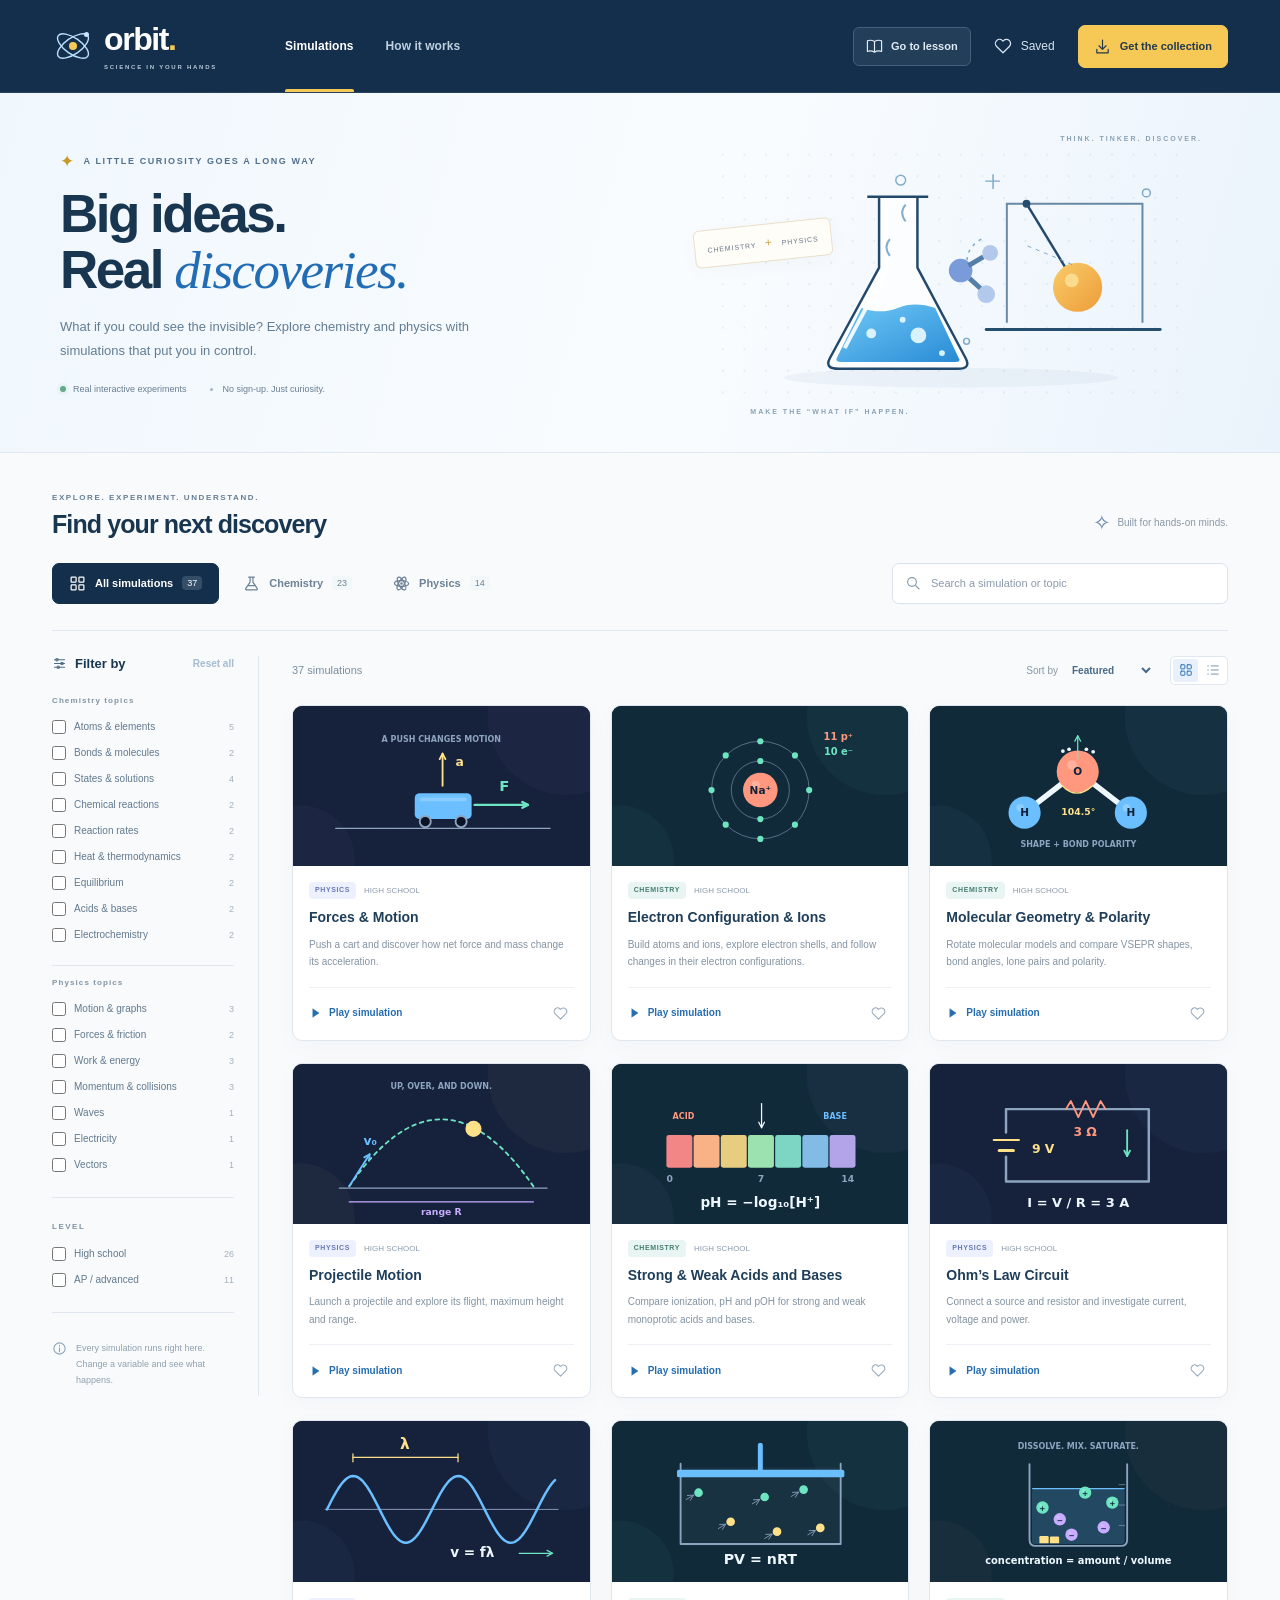
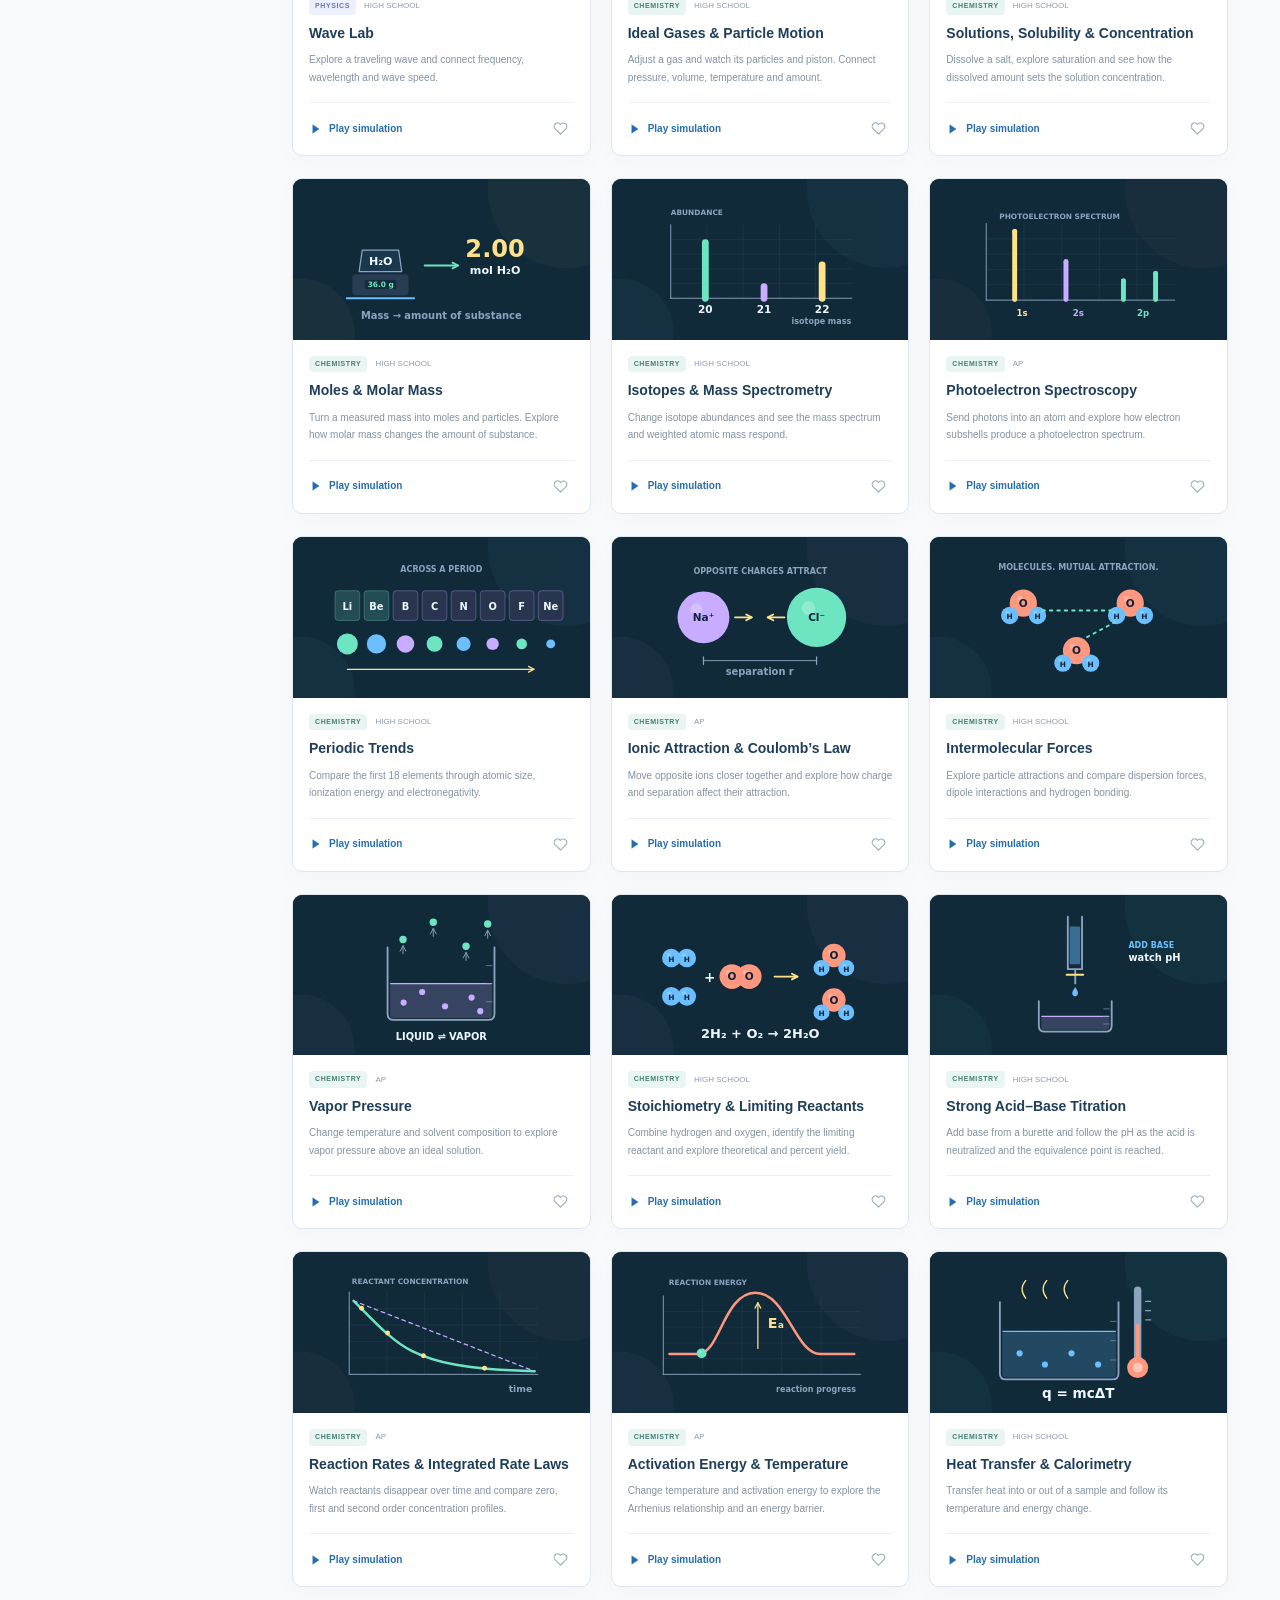
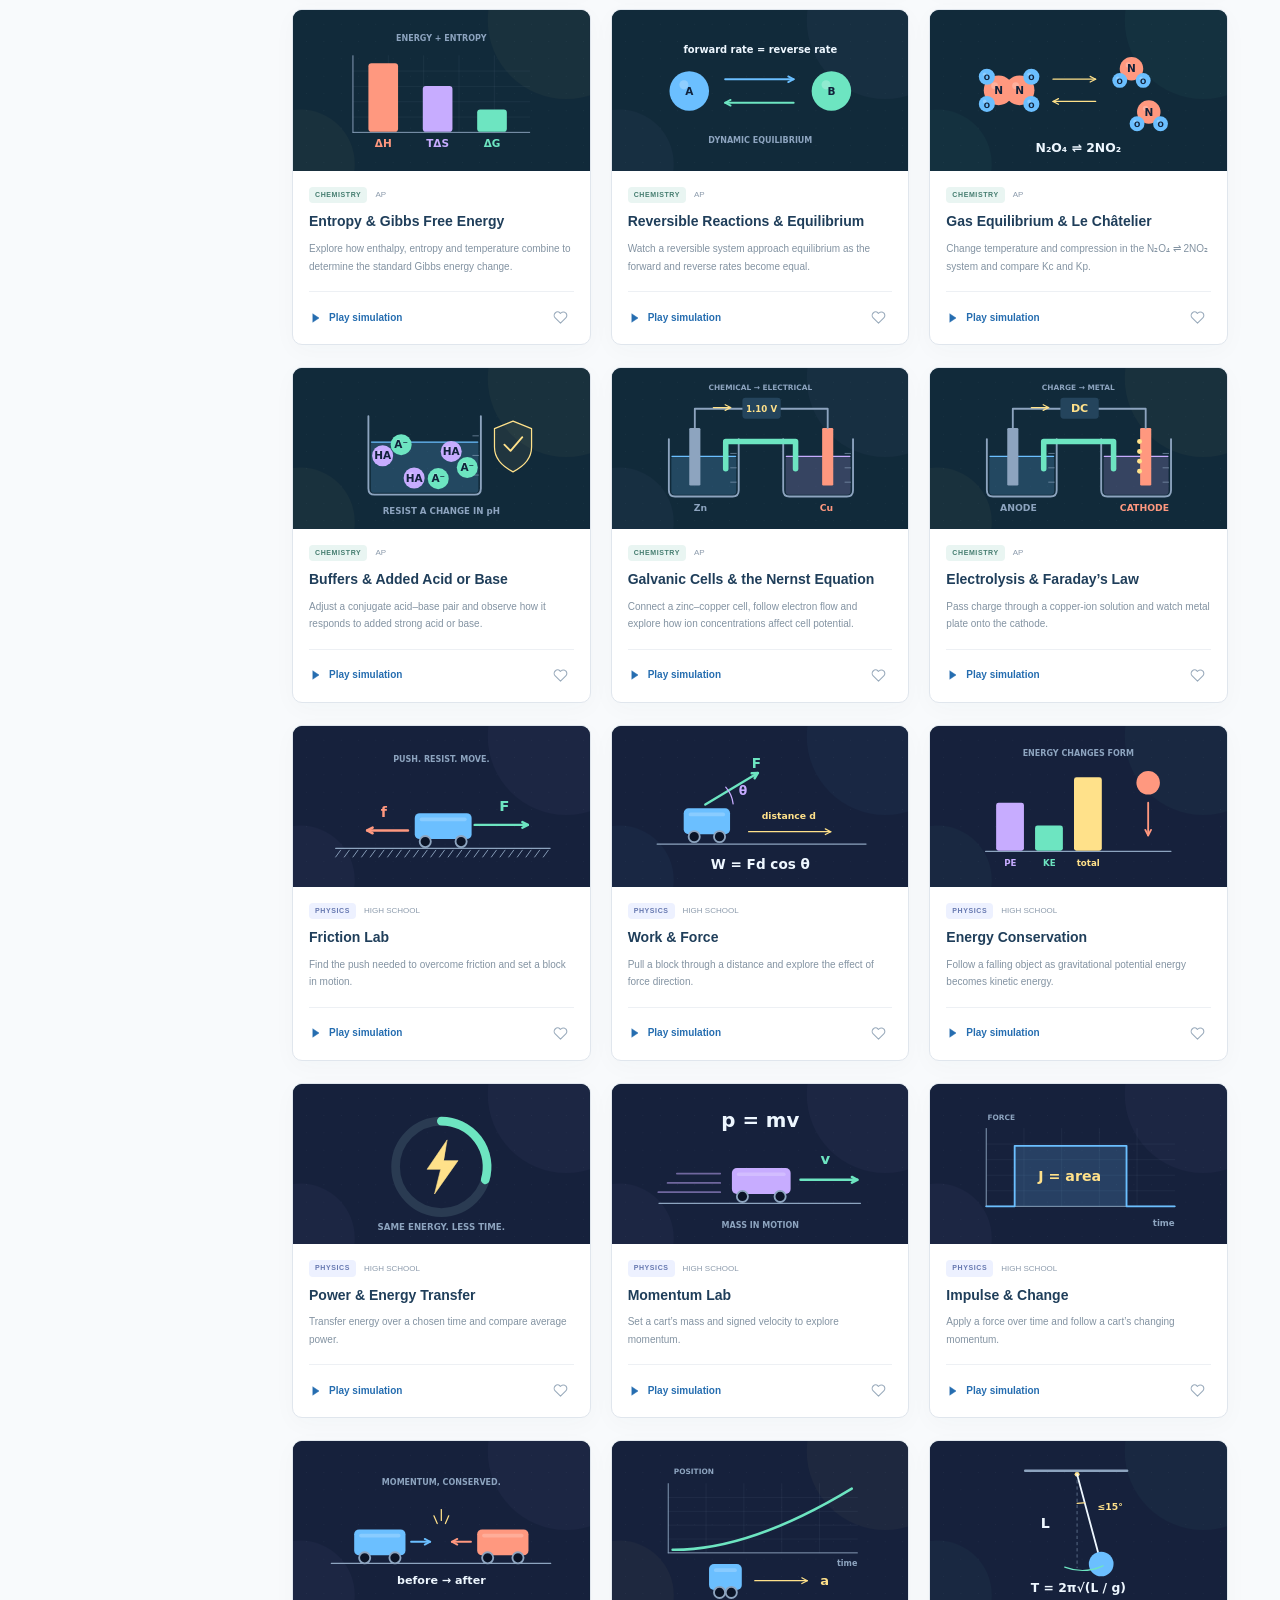
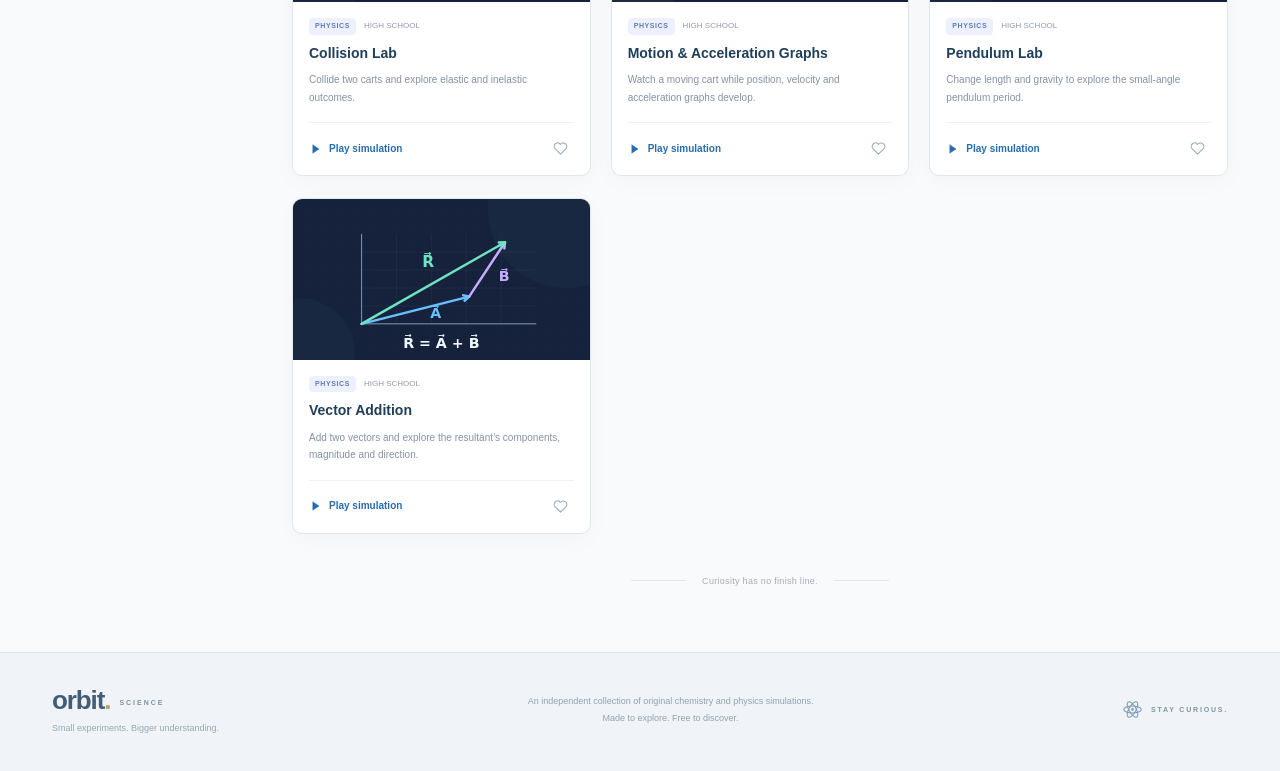
==== science-lab/index.html @ 1546d616 "Add Orbit Science chemistry and physics simulation gallery" ====
<!doctype html>
<html lang="en">
<head>
  <meta charset="utf-8">
  <meta name="viewport" content="width=device-width, initial-scale=1, viewport-fit=cover">
  <meta name="theme-color" content="#122b47">
  <meta name="description" content="Discover chemistry and physics through interactive simulations. Change a variable, press play, and see the science happen with Orbit Science.">
  <title>Orbit Science — Big ideas. Real discoveries.</title>
  <style>:root{--navy:#142f4b;--ink:#193650;--muted:#708293;--blue:#176bca;--blue-light:#edf5ff;--yellow:#f6c957;--line:#e0e7ee;--page:#f8fafc;--white:#fff;--shadow:0 6px 24px #183a5b07;font-family:Inter,"Segoe UI",Arial,sans-serif;color:var(--ink);background:var(--page);font-synthesis:none;scroll-behavior:smooth}*{box-sizing:border-box}body{margin:0}button,input,select,textarea{font:inherit}button,a,input,select{touch-action:manipulation}button{cursor:pointer}a{color:inherit}button{color:inherit}button:disabled{cursor:not-allowed;opacity:.5}button:focus-visible,a:focus-visible,input:focus-visible,select:focus-visible,textarea:focus-visible{outline:3px solid #78b7ff;outline-offset:4px}[hidden]{display:none!important}.icon-sprite{position:absolute;width:0;height:0;overflow:hidden}.icon{width:20px;height:20px;display:inline-block;fill:none;stroke:currentColor;stroke-width:1.7;stroke-linecap:round;stroke-linejoin:round;flex-shrink:0;vertical-align:middle}.skip-link{position:fixed;left:20px;top:-70px;z-index:200;background:var(--yellow);padding:13px 18px;border-radius:8px;color:var(--navy);font-size:14px;text-decoration:none}.skip-link:focus{top:12px}.site-header{background:var(--navy);color:#fff;position:relative;z-index:20;border-bottom:1px solid #29435e}.header-inner{max-width:1440px;min-height:92px;padding:0 52px;display:flex;align-items:center;gap:68px;margin:auto}.brand{display:flex;gap:10px;align-items:center;text-decoration:none;font-size:32px;letter-spacing:-1.4px;font-weight:750;line-height:1}.brand-mark{display:flex;width:42px;height:42px;color:#badfff;align-items:center}.brand-mark svg{width:42px;fill:none;stroke:currentColor;stroke-width:1.4}.brand-mark circle:nth-last-child(2){fill:var(--yellow);stroke:none}.brand-mark circle:last-child{fill:#c8e4ff;stroke:none}.brand-dot{color:var(--yellow)}.brand small{display:block;font-size:6px;font-weight:650;letter-spacing:1.75px;margin-top:9px;color:#b8c9da;line-height:1}.header-nav{display:flex;align-items:stretch;gap:32px;align-self:stretch}.header-link{display:flex;align-items:center;position:relative;font-size:12px;color:#bfd0e1;font-weight:600;letter-spacing:.05px;background:none;border:0;text-decoration:none;padding:0;white-space:nowrap}.header-link.is-active{color:#fff}.header-link.is-active:after{content:"";position:absolute;bottom:0;left:0;right:0;height:3px;background:var(--yellow);border-radius:2px 2px 0 0}.header-link:hover{color:#fff}.header-actions{margin-left:auto;display:flex;align-items:center;gap:23px}.saved-toggle{display:flex;gap:9px;align-items:center;border:0;background:none;color:#d7e3ef;font-size:12px;padding:10px 0}.saved-toggle .icon{width:18px;height:18px}.saved-count{color:#bdccdb;background:#2a435c;border:1px solid #3b5268;border-radius:5px;min-width:21px;padding:2px 5px;text-align:center;font-size:10px}.saved-toggle[aria-pressed=true]{color:var(--yellow)}.saved-toggle[aria-pressed=true] .icon{fill:#f6c95733}.download-button{display:flex;gap:9px;align-items:center;background:#f6c957;color:#24394c;border:1px solid #f6c957;border-radius:7px;padding:12px 15px;font-size:11px;font-weight:700;white-space:nowrap}.download-button .icon{height:17px;width:17px}.download-button:hover{background:#ffe097;border-color:#ffe097}.discovery-hero{border-bottom:1px solid var(--line);background:linear-gradient(105deg,#f0f7fd,#f9fcff 55%,#eaf3fb);overflow:hidden}.hero-inner{max-width:1440px;display:grid;grid-template-columns:1fr .93fr;align-items:center;min-height:350px;gap:40px;margin:auto;padding:38px 60px 36px}.eyebrow{font-size:9px;letter-spacing:1.8px;font-weight:750;color:#667f96;line-height:1.6;margin:0 0 16px}.hero-copy>.eyebrow{display:flex;align-items:center;gap:8px;color:#51718e;letter-spacing:1.6px;font-size:9px}.yellow-spark{color:#c99a22;font-size:17px;line-height:1}.hero-copy h1{font-size:53px;letter-spacing:-2.5px;line-height:1.06;font-weight:750;margin:0 0 17px}.hero-copy h1 em{font-family:Georgia,"Times New Roman",serif;color:#216cb4;font-weight:500;letter-spacing:-1.5px}.hero-description{max-width:470px;font-size:13px;line-height:1.8;color:#627c93;margin:0 0 22px}.hero-details{display:flex;gap:23px;align-items:center;font-size:9px;color:#697e91}.hero-details>span{display:flex;align-items:center;gap:7px}.hero-details>span+span:before{content:"";width:3px;height:3px;border-radius:50%;background:#a2b3c3;margin-right:3px}.live-dot{display:inline-block;width:6px;height:6px;flex:0 0 6px;background:#63a98c;border-radius:50%;box-shadow:0 0 0 3px #63a98c13}.hero-art{position:relative;min-width:0;height:285px;align-self:center}.hero-art>svg{width:100%;height:100%;display:block}.art-label{position:absolute;font-size:7px;color:#8aa2b5;letter-spacing:2px;font-weight:650;z-index:1}.art-label-top{top:4px;right:18px}.art-label-bottom{bottom:1px;left:70px}.art-formula{position:absolute;top:93px;left:14px;background:#fffdf8;box-shadow:0 4px 18px #253f5b08;border:1px solid #eadfcb;border-radius:6px;padding:11px 12px;font-size:7px;letter-spacing:.9px;color:#627385;transform:rotate(-6deg)}.art-formula b{font-size:12px;color:#d3a344;margin:0 6px;font-weight:500}.catalog-section{max-width:1440px;margin:0 auto;padding:39px 52px 60px}.catalog-topline{display:flex;justify-content:space-between;align-items:end;margin-bottom:24px}.catalog-topline .eyebrow{font-size:8px;margin-bottom:5px;letter-spacing:1.6px}.catalog-topline h2{font-size:25px;letter-spacing:-.9px;margin:0;font-weight:720}.collection-note{font-size:10px;margin:0 0 4px;color:#8998a6;display:flex;align-items:center;gap:6px}.tiny-atom{font-size:21px;color:#6383a3}.discovery-toolbar{display:flex;gap:24px;align-items:center;justify-content:space-between;padding-bottom:26px;border-bottom:1px solid var(--line);margin-bottom:25px}.subject-tabs{display:flex;gap:7px;flex-wrap:wrap}.subject-tabs button,.subject-tab{display:flex;align-items:center;gap:9px;padding:11px 16px;border:1px solid transparent;background:transparent;color:#6c8195;border-radius:7px;font-size:11px;font-weight:650;white-space:nowrap}.subject-tabs button:hover{background:#f0f3f7}.subject-tabs button[aria-pressed=true],.subject-tab.active{background:var(--navy);color:#fff;border-color:var(--navy)}.subject-tabs button span:last-child:not(:first-child){font-size:9px;min-width:20px;padding:2px 4px;text-align:center;border-radius:4px;background:#d8e5f22b;color:inherit}.subject-tabs .icon{width:17px;height:17px}.search-box{display:flex;align-items:center;gap:10px;width:336px;max-width:45%;border:1px solid #d9e2eb;background:#fff;border-radius:7px;padding:0 12px;min-height:41px;box-shadow:0 2px 5px #19365002}.search-box>.icon{color:#8399ad;width:16px;height:16px}.search-box:focus-within{border-color:#70a8df;box-shadow:0 0 0 3px #76aff214}.search-box input{border:0;outline:none;background:none;min-width:0;flex:1;font-size:11px;color:var(--ink);height:39px;width:100%;padding:0}.search-box input:focus-visible{outline:none}.search-box input::placeholder{color:#8a9aab}.search-box input::-webkit-search-cancel-button{display:none}.clear-search{display:flex;align-items:center;justify-content:center;width:22px;height:22px;flex:0 0 22px;border:0;background:#f0f4f8;color:#7a8fa1;border-radius:4px;padding:3px}.clear-search .icon{height:13px;width:13px}.catalog-layout{display:grid;grid-template-columns:207px minmax(0,1fr);gap:33px;align-items:start}.filter-panel{padding-right:24px;border-right:1px solid var(--line);position:sticky;top:24px}.filter-panel-heading{display:flex;align-items:center;gap:8px;margin-bottom:25px}.filter-panel-heading h3{font-size:13px;margin:0;display:flex;align-items:center;gap:8px;font-weight:700}.filter-panel-heading .icon{height:15px;width:15px;color:#4e6c86}.text-button{border:0;padding:0;background:none;color:#527ea8;font-size:10px;font-weight:600}.text-button:hover{color:#185faa;text-decoration:underline}.filter-panel-heading>.text-button{margin-left:auto;white-space:nowrap}.filter-group{padding-bottom:25px;margin-bottom:24px;border-bottom:1px solid var(--line)}.filter-heading{font-size:8px;letter-spacing:1.5px;margin:0 0 16px;color:#8294a5;font-weight:750}.filter-options{display:grid;gap:12px}.filter-option{display:flex;align-items:center;gap:8px;font-size:10px;line-height:1.4;cursor:pointer;color:#62798e;min-width:0}.filter-option input{width:14px;height:14px;flex:0 0 14px;margin:0;accent-color:var(--blue);cursor:pointer}.filter-option>span:first-of-type{flex:1;min-width:0}.filter-option:has(input:checked){color:#216bb1;font-weight:650}.filter-option-count{font-size:9px;color:#a3afbb;min-width:15px;text-align:right;font-weight:500}.filter-footnote{display:flex;gap:9px;align-items:flex-start;padding:3px 0 8px}.filter-footnote .icon{width:15px;height:15px;color:#8da2b7;margin-top:1px}.filter-footnote p{margin:0;font-size:9px;line-height:1.8;color:#91a0af}.results-toolbar{display:flex;align-items:center;justify-content:space-between;gap:15px;margin-bottom:20px;min-height:26px}.results-heading{display:flex;align-items:center;gap:14px;min-width:0}#resultsCount{font-size:11px;color:#7b8e9f;margin:0}#resultsCount strong{color:#345671}.results-options{display:flex;gap:16px;align-items:center}.sort-control{display:flex;gap:9px;align-items:center;font-size:10px;color:#8798a8;white-space:nowrap}.sort-control select{border:0;background:transparent;color:#496b87;font-size:10px;font-weight:650;padding:4px 17px 4px 1px;max-width:132px;cursor:pointer}.view-switch{display:flex;gap:2px;border:1px solid #e0e7ef;background:#fff;border-radius:5px;padding:2px}.icon-button{background:none;border:0;border-radius:6px;width:32px;height:32px;display:inline-flex;align-items:center;justify-content:center;color:#7b93a9;padding:6px;flex-shrink:0}.icon-button:hover{background:#eaf1f8;color:#225c93}.view-switch .icon-button{width:25px;height:23px;padding:5px;border-radius:3px}.view-switch .icon-button .icon{width:14px;height:14px}.view-switch .icon-button[aria-pressed=true]{background:#e7f0fb;color:#2c73ba}.filter-open-button{display:none}.filter-count{background:#dce9f7;border-radius:4px;min-width:16px;line-height:17px;text-align:center;font-size:9px;color:#2668a7}.active-filters{display:flex;gap:7px;flex-wrap:wrap;margin:-7px 0 17px}.active-filters:empty{display:none}.filter-chip{display:flex;gap:7px;align-items:center;font-size:9px;border:1px solid #cbdff2;border-radius:5px;padding:6px 9px;background:#edf5ff;color:#3873ab}.filter-chip .icon{width:11px;height:11px}.sim-grid{display:grid;grid-template-columns:repeat(3,minmax(0,1fr));gap:22px 20px}.simulation-card{background:#fff;border:1px solid #e0e6ed;border-radius:10px;overflow:hidden;min-width:0;display:flex;flex-direction:column;box-shadow:var(--shadow);transition:transform .2s,box-shadow .2s,border-color .2s}.simulation-card:hover{transform:translateY(-3px);box-shadow:0 11px 28px #234d7710;border-color:#b9cde1}.sim-art{position:relative;width:100%;display:block;border:0;border-radius:0;padding:0;overflow:hidden;background:var(--art-bg,#edf3fa);aspect-ratio:1.8;color:var(--ink);text-align:inherit;cursor:pointer}.sim-art svg{display:block;height:100%;width:100%;max-width:100%;object-fit:cover}.sim-art .art-badge{position:absolute;top:11px;left:11px;background:#ffffffdc;border:1px solid #ffffff99;border-radius:4px;font-size:7px;padding:5px 6px;color:#476782;font-weight:650;letter-spacing:.6px}.sim-art .art-play{position:absolute;right:11px;bottom:11px;background:#fff;border-radius:50%;height:31px;width:31px;display:flex;align-items:center;justify-content:center;box-shadow:0 3px 12px #17395316;opacity:0;transform:translateY(4px);transition:all .2s;color:#236db3}.sim-art .art-play .icon{width:14px;height:14px;fill:currentColor;stroke-width:1.2;margin-left:2px}.simulation-card:hover .art-play,.sim-art:focus-visible .art-play{opacity:1;transform:none}.sim-card-content{padding:16px 16px 13px;flex:1;display:flex;flex-direction:column;min-width:0}.card-meta{display:flex;align-items:center;gap:8px;margin:0 0 9px;color:#6c8cad;font-size:8px;line-height:1.5;letter-spacing:.4px;font-weight:650}.card-meta .subject-badge{background:#edf5fc;border-radius:4px;padding:3px 6px;color:#47779d;font-size:7px;letter-spacing:.6px;text-transform:uppercase}.card-meta .level-badge{color:#8c9bac;font-weight:500;font-size:8px;letter-spacing:0}.sim-card-content h3{font-size:14px;line-height:1.4;letter-spacing:-.25px;font-weight:700;margin:0 0 8px;color:#1f3e5a;overflow-wrap:anywhere}.sim-card-content h3 button{background:none;border:0;padding:0;text-align:left;font:inherit;color:inherit;cursor:pointer}.sim-card-content>p{font-size:10px;line-height:1.75;color:#8393a2;margin:0 0 16px}.card-actions{display:flex;align-items:center;gap:9px;margin-top:auto;padding-top:12px;border-top:1px solid #edf0f4}.play-button{font-size:10px;font-weight:650;display:inline-flex;align-items:center;gap:8px;border:0;background:none;color:#256db0;padding:2px 0;line-height:20px}.play-button .icon{width:12px;height:12px;fill:currentColor;stroke-width:1.1}.play-button:hover{color:#104a88}.save-button{border:0;background:none;margin-left:auto;width:27px;height:27px;color:#9aabbc;border-radius:5px;padding:5px;display:flex;align-items:center;justify-content:center;cursor:pointer}.save-button .icon{width:15px;height:15px}.save-button:hover{background:#f0f5fb;color:#4079b1}.save-button[aria-pressed=true]{background:#fff6dc;color:#af8521}.save-button[aria-pressed=true] .icon{fill:#f6d26b55}.collection-end{display:flex;gap:16px;align-items:center;justify-content:center;margin:42px 0 6px;color:#a2adba;font-size:9px;letter-spacing:.3px}.end-line{background:#e1e7ee;height:1px;width:55px}.sim-grid.is-list{grid-template-columns:1fr;gap:13px}.sim-grid.is-list .simulation-card{display:grid;grid-template-columns:200px minmax(0,1fr);min-height:148px}.sim-grid.is-list .sim-art{height:100%;aspect-ratio:1.35}.sim-grid.is-list .sim-card-content{padding:17px 20px 13px}.sim-grid.is-list .sim-card-content>p{margin-bottom:10px;max-width:600px}.sim-grid.is-list .card-meta{margin-bottom:6px}.sim-grid.is-list .card-actions{padding-top:7px}.empty-state{padding:65px 20px 80px;text-align:center;background:#fff;border:1px dashed #d8e3ed;border-radius:10px;color:#7f94a6}.empty-state .empty-mark{width:60px;height:60px;display:flex;align-items:center;justify-content:center;background:#edf5fd;color:#6d98c3;border-radius:17px;margin:0 auto 18px}.empty-mark .icon{width:27px;height:27px}.empty-state h3{font-size:20px;color:#345773;margin:0 0 9px}.empty-state p{font-size:12px;margin:0 0 22px;line-height:1.8}.button{display:inline-flex;justify-content:center;align-items:center;gap:8px;border:1px solid #dae4ee;background:white;color:#477191;border-radius:7px;padding:11px 15px;font-size:11px;font-weight:650;line-height:1.4;text-decoration:none}.button .icon{height:16px;width:16px}.button.primary{background:#216fc1;border-color:#216fc1;color:#fff}.button.primary:hover{background:#185fa9}.button.secondary:hover{background:#f1f6fb;border-color:#b7cde2}.storage-warning{padding:12px 16px;font-size:12px;line-height:1.7;color:#806523;background:#fff8e5;border:1px solid #eddfb9;border-radius:8px;margin-bottom:20px}.player-section{max-width:1280px;padding:30px 52px 60px;margin:auto}.player-breadcrumb{display:flex;align-items:center;justify-content:space-between;margin-bottom:27px}.back-link{display:flex;align-items:center;gap:9px;font-size:12px;background:none;padding:3px 0;border:0;color:#5c7e9b;font-weight:600}.back-link:hover{color:var(--blue)}.back-link .icon{width:17px;height:17px}.player-live-badge{display:flex;align-items:center;gap:7px;font-size:8px;letter-spacing:1.2px;color:#85a098;font-weight:650}.simulation-intro{display:grid;grid-template-columns:minmax(0,1fr) 270px;gap:35px;align-items:center;margin-bottom:27px}.simulation-title-block .eyebrow{color:#6790b7;font-size:9px;margin-bottom:9px}.simulation-title-block h1{font-size:34px;letter-spacing:-1.2px;line-height:1.15;margin:0 0 12px}.simulation-title-block>p:last-child{font-size:12px;color:#7b91a4;line-height:1.9;margin:0;max-width:700px}.formula-card{padding:18px 20px;border:1px solid #dce8f3;background:#edf5fc;border-radius:9px;min-width:0}.formula-card>span{font-size:7px;letter-spacing:1.7px;color:#839eb6;font-weight:700}.formula-card>p{font-family:Georgia,"Times New Roman",serif;font-size:19px;line-height:1.6;margin:7px 0 0;color:#3c719c;overflow-wrap:anywhere}.simulation-toolbar{display:flex;justify-content:space-between;align-items:center;gap:16px;margin-bottom:13px}.simulation-toolbar>p{font-size:10px;color:#8a9cac;margin:0;display:flex;align-items:center;gap:8px}.simulation-toolbar>p>.icon{width:15px;height:15px;color:#6d8fad}.simulation-toolbar>div{display:flex;gap:5px;align-items:center}.simulation-toolbar .button{padding:8px 12px;font-size:10px}.simulation-toolbar .button[aria-pressed=true]{background:#fff6dc;border-color:#ead7a0;color:#987324}.simulation-host{background:#fff;border:1px solid #dce5ee;border-radius:13px;padding:25px;box-shadow:var(--shadow);min-width:0}.simulation-host:fullscreen{border-radius:0;padding:40px;overflow:auto;background:#fff}.simulation-host.is-expanded{position:fixed;z-index:95;inset:15px;overflow:auto;box-shadow:0 0 0 30px #132b47d9}.simulation-host .ce-note{background:#f1f6fc!important;border-color:#deebf7!important;color:#637d96!important}.simulation-host .chem-experiment #coursePlaySimulation{background:#216fc1;border-color:#216fc1}.simulation-host .chem-experiment .ce-result{background:#eef5fc}.simulation-host .chem-experiment .ce-field{font-size:12px}.simulation-host .chem-experiment input[type=number],.simulation-host .chem-experiment select{font-size:16px}.player-navigation{display:flex;align-items:center;justify-content:space-between;gap:15px;padding:20px 0 30px;border-bottom:1px solid var(--line);margin-bottom:34px}.player-navigation>span{font-size:10px;color:#91a2b2}.related-heading .eyebrow{font-size:8px;margin-bottom:6px}.related-heading h2{font-size:22px;letter-spacing:-.6px;margin:0 0 22px}.related-grid{grid-template-columns:repeat(3,minmax(0,1fr))}.site-footer{background:#f0f4f8;border-top:1px solid #e0e6ee}.footer-inner{max-width:1440px;padding:34px 52px 38px;margin:auto;display:flex;justify-content:space-between;align-items:center;gap:35px}.footer-brand{font-size:26px;font-weight:750;letter-spacing:-1.1px;color:#425e76;line-height:1}.footer-brand>span{color:#b5a16e}.footer-brand small{font-size:7px;font-weight:650;letter-spacing:2px;margin-left:9px;color:#7d92a7;vertical-align:middle}.footer-inner>div>p{font-size:9px;color:#98a6b3;margin:10px 0 0}.footer-note{font-size:9px;line-height:1.9;color:#91a1b0;text-align:center;margin:0}.footer-stamp{display:flex;gap:8px;align-items:center;font-size:7px;letter-spacing:1.8px;font-weight:650;color:#7e96aa}.footer-stamp .icon{height:21px;width:21px;stroke-width:1.2;color:#7d9ab3}.modal-overlay{position:fixed;inset:0;z-index:120;background:#10243a99;backdrop-filter:blur(6px);display:flex;align-items:center;justify-content:center;padding:22px}.modal{background:#fff;max-width:560px;width:100%;max-height:90dvh;overflow:auto;border-radius:13px;border:1px solid #dce7f1;box-shadow:0 20px 80px #10223a33;padding:25px}.modal-heading{display:flex;align-items:center;justify-content:space-between;gap:15px;margin-bottom:20px}.modal-heading h2{font-size:22px;line-height:1.3;letter-spacing:-.6px;margin:0}.modal-body{font-size:13px;line-height:1.9;color:#71889c}.modal-body p{margin-top:0}.modal-body p:last-child{margin-bottom:0}.modal-body strong{color:#3a5a76}.modal-body ul{padding-left:20px}.modal-body .button{margin-top:8px}.modal-body label{display:grid;gap:8px;font-size:12px;margin:10px 0}.modal-body input,.modal-body textarea{font-size:16px;min-width:0;width:100%;border:1px solid #d5e0ec;border-radius:7px;padding:12px;color:#325671;background:#f8fbff}.modal-body .notice{background:#f0f6fc;padding:15px;border-radius:8px;font-size:12px;line-height:1.8}.modal-body a{color:#236eb6}.form-actions{display:flex;gap:9px;justify-content:flex-end;flex-wrap:wrap;margin-top:20px}.toast{position:fixed;bottom:24px;left:50%;transform:translateX(-50%);z-index:160;background:#163957;color:#fff;padding:13px 19px;border:1px solid #43637e;border-radius:8px;box-shadow:0 8px 30px #132f4b22;font-size:12px;line-height:1.7;max-width:calc(100% - 35px);text-align:center;min-width:180px}.filter-backdrop{display:none}.mobile-only{display:none}.noscript{padding:20px;text-align:center;background:#fff8e0}.sr-only{position:absolute!important;clip:rect(0,0,0,0);clip-path:inset(50%);height:1px;width:1px;overflow:hidden;white-space:nowrap}.modal-open,.filters-open{overflow:hidden}
@media(min-width:1650px){.header-inner,.hero-inner,.catalog-section,.footer-inner{max-width:1510px}.sim-grid{gap:25px}.sim-card-content h3{font-size:16px}.sim-card-content>p{font-size:11px}.card-meta{font-size:9px}.filter-option{font-size:11px}.catalog-layout{gap:38px;grid-template-columns:215px minmax(0,1fr)}}
@media(max-width:1170px){.header-inner{padding:0 32px;gap:42px}.header-nav{gap:24px}.header-actions{gap:17px}.hero-inner{padding:35px 40px;gap:25px}.hero-copy h1{font-size:48px}.hero-art{height:265px}.catalog-section{padding-inline:32px}.catalog-layout{grid-template-columns:185px minmax(0,1fr);gap:25px}.filter-panel{padding-right:18px}.sim-grid{gap:18px 15px}.sim-card-content{padding:14px 13px 11px}.sim-card-content h3{font-size:13px}.sim-card-content>p{font-size:10px}.footer-inner{padding-inline:32px}.player-section{padding-inline:32px}.collection-note{font-size:9px}.hero-description{font-size:12px}.hero-details{gap:16px;font-size:8px}.search-box{width:300px}.subject-tabs button{padding:10px 12px;font-size:10px}}
@media(max-width:970px){.header-inner{min-height:82px;gap:32px}.header-nav{gap:20px}.header-link{font-size:11px}.download-button{padding:10px 12px;font-size:10px}.brand{font-size:29px}.brand small{font-size:5px}.brand-mark,.brand-mark svg{width:37px;height:37px}.header-actions{gap:15px}.saved-toggle{font-size:11px}.hero-inner{grid-template-columns:1.1fr .9fr;min-height:315px}.hero-art{height:230px}.hero-copy h1{font-size:43px}.hero-copy>.eyebrow{font-size:7px;letter-spacing:1.2px}.hero-description{font-size:11px;margin-bottom:18px}.hero-details{gap:11px;font-size:7px}.hero-details>span{gap:5px}.hero-details>span+span:before{margin-right:0}.art-label{font-size:5px}.art-label-top{top:10px;right:0}.art-formula{font-size:5px;padding:8px;top:78px;left:-10px}.art-formula b{font-size:8px;margin-inline:3px}.art-label-bottom{left:20px}.catalog-section{padding-top:32px}.catalog-topline h2{font-size:23px}.catalog-layout{grid-template-columns:170px minmax(0,1fr);gap:22px}.filter-panel{padding-right:17px}.sim-grid{grid-template-columns:repeat(2,minmax(0,1fr));gap:20px}.sim-card-content h3{font-size:15px}.sim-card-content>p{font-size:11px}.filter-panel-heading h3{font-size:12px;gap:5px}.filter-panel-heading>.text-button{font-size:9px}.filter-option{font-size:10px}.search-box{width:290px;max-width:44%}.subject-tabs button{gap:6px;padding:10px;font-size:10px}.subject-tabs{gap:3px}.subject-tabs button .icon{height:15px;width:15px}.collection-note{display:none}.discovery-toolbar{gap:16px}.results-options{gap:10px}.sort-control{font-size:9px;gap:5px}.sort-control select{font-size:9px;max-width:105px}.simulation-intro{grid-template-columns:minmax(0,1fr) 220px;gap:25px}.simulation-title-block h1{font-size:30px}.formula-card{padding:15px}.formula-card>p{font-size:17px}.related-grid{grid-template-columns:repeat(3,minmax(0,1fr));gap:15px}.related-grid .sim-card-content h3{font-size:13px}.related-grid .sim-card-content>p{font-size:10px}.footer-note{max-width:350px;font-size:8px}}
@media(max-width:760px){.header-inner{padding:0 24px;min-height:76px;gap:20px}.header-nav{display:none}.header-actions{gap:17px}.download-button{font-size:9px;padding:10px 12px}.download-button .icon{height:15px;width:15px}.saved-toggle{font-size:10px;gap:7px}.hero-inner{padding:30px 28px;gap:15px;grid-template-columns:1.1fr .8fr;min-height:285px}.hero-copy h1{font-size:38px;letter-spacing:-1.7px;margin-bottom:13px}.hero-copy h1 em{letter-spacing:-1px}.hero-copy>.eyebrow{font-size:6px;letter-spacing:1px;margin-bottom:13px}.hero-description{font-size:10px;line-height:1.8;margin-bottom:16px}.hero-details{display:block;font-size:7px}.hero-details>span+span{margin-top:7px;padding-left:11px}.hero-details>span+span:before{display:none}.hero-art{height:220px;margin-right:-5px}.art-label-top{top:20px;font-size:4.5px;letter-spacing:1.4px}.art-label-bottom{font-size:4.5px;letter-spacing:1.4px;bottom:20px;left:0}.art-formula{top:86px;left:-16px;padding:6px;font-size:4px;letter-spacing:.5px}.art-formula b{font-size:7px}.catalog-section{padding:28px 24px 38px}.catalog-topline{margin-bottom:20px}.catalog-topline h2{font-size:22px}.catalog-topline .eyebrow{font-size:7px;margin-bottom:4px}.discovery-toolbar{padding-bottom:20px;margin-bottom:19px;gap:13px;flex-wrap:wrap}.subject-tabs{gap:7px}.subject-tabs button{padding:10px 13px;font-size:11px;gap:8px}.search-box{width:100%;max-width:100%;min-height:43px}.search-box input{font-size:16px;height:41px}.catalog-layout{grid-template-columns:minmax(0,1fr);gap:0}.filter-panel{display:none}.filter-panel.is-open,.filters-open .filter-panel{display:block;position:fixed;z-index:102;top:0;bottom:0;left:0;right:auto;width:300px;max-width:calc(100% - 45px);background:#fff;border-right:1px solid #d4e1ee;padding:25px;overflow:auto}.filter-panel-heading{position:relative;align-items:center;gap:12px;margin-bottom:28px}.filter-panel-heading h3{font-size:17px}.filter-panel-heading h3 .icon{height:18px;width:18px}.filter-panel-heading>.text-button{font-size:10px;margin-left:5px}.filter-panel-heading #closeFilters{display:flex;margin-left:auto;order:3}.filter-heading{font-size:9px}.filter-options{gap:16px}.filter-option{font-size:13px;gap:10px;line-height:1.5;min-height:23px}.filter-option input{height:17px;width:17px;flex-basis:17px}.filter-option-count{font-size:11px}.filter-footnote p{font-size:11px}.filter-footnote .icon{width:17px;height:17px}.filter-backdrop:not([hidden]){display:block;position:fixed;inset:0;z-index:101;background:#10263d88;backdrop-filter:blur(3px)}.filter-open-button{display:flex;align-items:center;gap:7px;font-size:10px;line-height:1;border:1px solid #d9e3ed;background:#fff;border-radius:6px;padding:8px 10px;color:#426885;font-weight:600}.filter-open-button .icon{width:14px;height:14px}.filter-count:empty{display:none}.results-heading{gap:13px}#resultsCount{font-size:10px}.results-toolbar{margin-bottom:17px;gap:10px}.results-options{gap:9px}.sort-control>span{display:none}.sort-control select{font-size:10px;padding-right:16px;max-width:106px}.view-switch .icon-button{height:24px;width:25px}.active-filters{margin-top:-4px;margin-bottom:15px}.filter-chip{font-size:10px;padding:6px 8px}.sim-grid{gap:18px 16px}.sim-card-content{padding:15px 14px 12px}.sim-card-content h3{font-size:15px;line-height:1.4}.sim-card-content>p{font-size:11px;line-height:1.75}.card-meta{font-size:8px;gap:7px}.card-meta .subject-badge{font-size:7px}.card-actions{padding-top:11px}.play-button{font-size:11px;min-height:27px}.save-button{height:30px;width:30px;padding:6px}.save-button .icon{width:17px;height:17px}.sim-art .art-play{opacity:1;transform:none;width:29px;height:29px}.sim-grid.is-list .simulation-card{grid-template-columns:150px minmax(0,1fr);min-height:150px}.sim-grid.is-list .sim-card-content{padding:13px 15px 11px}.sim-grid.is-list .sim-card-content>p{font-size:10px;line-height:1.7}.sim-grid.is-list .sim-card-content h3{font-size:14px;margin-bottom:6px}.collection-end{margin-top:30px;font-size:8px;gap:13px}.end-line{width:35px}.footer-inner{padding:28px 24px;flex-wrap:wrap;gap:20px}.footer-note{order:3;text-align:left;max-width:none;flex-basis:100%;font-size:9px;border-top:1px solid #dde5ee;padding-top:17px}.footer-stamp{font-size:6px;margin-left:auto}.footer-brand{font-size:25px}.footer-inner>div>p{font-size:9px}.player-section{padding:23px 24px 35px}.player-breadcrumb{margin-bottom:23px}.back-link{font-size:11px}.player-live-badge{font-size:6px;letter-spacing:.8px}.simulation-intro{grid-template-columns:1fr;gap:17px;margin-bottom:20px}.simulation-title-block h1{font-size:28px;letter-spacing:-.9px;margin-bottom:12px}.simulation-title-block .eyebrow{font-size:8px}.simulation-title-block>p:last-child{font-size:12px;line-height:1.85}.formula-card{padding:13px 16px;display:flex;align-items:center;gap:18px}.formula-card>span{flex-shrink:0;font-size:6px}.formula-card>p{font-size:17px;margin:0;line-height:1.6}.simulation-toolbar>p{font-size:9px;line-height:1.6;max-width:190px;gap:6px}.simulation-toolbar>div{gap:2px}.simulation-toolbar .button{padding:8px;font-size:10px;gap:5px}.simulation-toolbar .icon-button{height:31px;width:31px}.simulation-toolbar .icon{height:15px;width:15px}.simulation-host{padding:17px;border-radius:10px}.simulation-host:fullscreen{padding:20px}.simulation-host.is-expanded{inset:8px}.simulation-host .chem-experiment input[type=number],.simulation-host .chem-experiment select{font-size:16px}.player-navigation{padding-top:17px;margin-bottom:25px;gap:12px}.player-navigation .button{font-size:10px;padding:9px 11px;gap:6px}.player-navigation .button .icon{width:14px;height:14px}.player-navigation>span{font-size:9px;white-space:nowrap}.related-heading h2{font-size:21px;margin-bottom:20px}.related-grid{grid-template-columns:repeat(2,minmax(0,1fr));gap:15px}.related-grid .sim-card-content h3{font-size:14px}.related-grid .sim-card-content>p{font-size:11px}.related-grid .simulation-card:nth-child(3){display:none}.modal{padding:23px 20px;border-radius:10px}.modal-heading h2{font-size:21px}.modal-body{font-size:13px}.modal-overlay{padding:16px}.toast{font-size:12px;bottom:17px;padding:12px 16px}}
@media(max-width:480px){.header-inner{padding:0 19px;min-height:72px}.brand{font-size:28px;gap:8px}.brand small{font-size:4.5px;letter-spacing:1.6px;margin-top:8px}.brand-mark,.brand-mark svg{width:33px;height:33px}.header-actions{gap:13px}.download-button{padding:9px;border-radius:6px}.download-button>span{display:none}.download-button .icon{height:17px;width:17px}.saved-toggle{font-size:10px;gap:6px}.saved-toggle .icon{height:16px;width:16px}.saved-count{font-size:9px;min-width:18px;padding:2px 4px}.hero-inner{padding:28px 22px 25px;grid-template-columns:minmax(0,1fr);position:relative;min-height:295px}.hero-copy{position:relative;z-index:2;max-width:90%}.hero-copy>.eyebrow{font-size:6px;letter-spacing:1px;max-width:260px;margin-bottom:13px}.hero-copy h1{font-size:41px;letter-spacing:-1.8px;margin-bottom:15px}.hero-description{font-size:11px;max-width:290px;line-height:1.75;margin-bottom:20px}.hero-details{font-size:8px;line-height:1.6}.hero-details>span+span{display:none}.hero-art{position:absolute;width:250px;height:230px;right:-120px;bottom:8px;opacity:.18;z-index:1;pointer-events:none}.art-formula,.art-label{display:none}.catalog-section{padding:25px 19px 33px}.catalog-topline h2{font-size:22px;letter-spacing:-.65px}.catalog-topline .eyebrow{font-size:6px;letter-spacing:1.3px}.catalog-topline{margin-bottom:19px}.subject-tabs{gap:4px;width:100%;justify-content:flex-start}.subject-tabs button{font-size:11px;padding:10px 12px;gap:7px}.subject-tabs button .icon{height:14px;width:14px}.subject-tabs button span:last-child:not(:first-child){font-size:8px;min-width:16px}.discovery-toolbar{gap:14px;padding-bottom:19px;margin-bottom:17px}.search-box{min-height:44px;padding-inline:12px}.search-box input{height:42px;font-size:16px}.results-toolbar{flex-wrap:wrap;gap:11px;margin-bottom:16px}.results-heading{gap:10px;justify-content:space-between;flex:1}#resultsCount{font-size:10px}.results-options{gap:7px}.filter-open-button{font-size:10px;padding:8px;gap:5px}.filter-open-button .icon{height:13px;width:13px}.filter-count{font-size:8px;min-width:15px}.sort-control select{font-size:9px;max-width:86px;padding-right:7px}.view-switch{display:none}.sim-grid{gap:16px 12px}.sim-card-content{padding:12px 11px 10px}.sim-card-content h3{font-size:13px;line-height:1.45;letter-spacing:-.1px;margin-bottom:7px}.sim-card-content>p{font-size:10px;line-height:1.75;margin-bottom:12px}.card-meta{gap:4px;flex-wrap:wrap;margin-bottom:7px}.card-meta .subject-badge{font-size:6px;padding:3px 5px}.card-meta .level-badge{font-size:7px}.play-button{font-size:10px;gap:5px}.play-button .icon{height:11px;width:11px}.card-actions{padding-top:8px;gap:4px}.save-button{height:29px;width:26px;padding:5px}.save-button .icon{width:15px;height:15px}.sim-art{aspect-ratio:1.5}.sim-art .art-badge{font-size:5px;padding:4px;left:7px;top:7px}.sim-art .art-play{width:25px;height:25px;right:8px;bottom:8px}.sim-art .art-play .icon{width:11px;height:11px}.simulation-card{border-radius:8px}.sim-grid.is-list .simulation-card{grid-template-columns:105px minmax(0,1fr);min-height:150px}.sim-grid.is-list .sim-card-content{padding:12px 11px 9px}.sim-grid.is-list .sim-card-content h3{font-size:13px}.sim-grid.is-list .sim-card-content>p{font-size:10px;line-height:1.65}.collection-end{font-size:7px;gap:10px;margin-top:26px}.end-line{width:27px}.footer-inner{padding:25px 19px;gap:18px}.footer-stamp{font-size:5px;gap:5px;letter-spacing:1.3px}.footer-stamp .icon{height:18px;width:18px}.footer-brand{font-size:23px}.footer-brand small{font-size:6px}.footer-inner>div>p{font-size:8px}.footer-note{font-size:8px;line-height:1.9}.player-section{padding:20px 19px 30px}.player-live-badge{font-size:5px;letter-spacing:.4px;gap:5px}.player-live-badge .live-dot{height:5px;width:5px;flex-basis:5px}.back-link{font-size:10px;gap:6px}.back-link .icon{height:15px;width:15px}.simulation-title-block h1{font-size:26px}.simulation-title-block .eyebrow{font-size:7px;letter-spacing:1.3px}.simulation-title-block>p:last-child{font-size:11px;line-height:1.8}.formula-card{gap:14px;padding:12px 14px}.formula-card>p{font-size:16px}.simulation-toolbar{gap:10px}.simulation-toolbar>p{font-size:8px;max-width:145px;gap:6px}.simulation-toolbar>p>.icon{height:13px;width:13px}.simulation-toolbar .button{padding:7px 8px;font-size:9px}.simulation-toolbar .icon-button{height:29px;width:29px}.simulation-host{padding:13px;border-radius:9px}.player-navigation{gap:8px}.player-navigation .button{font-size:9px;padding:9px;gap:5px}.player-navigation .button .icon{width:12px;height:12px}.player-navigation>span{font-size:8px}.related-grid{gap:12px}.related-grid .sim-card-content h3{font-size:13px}.related-grid .sim-card-content>p{font-size:10px}.related-heading h2{font-size:20px}.related-heading .eyebrow{font-size:6px}.empty-state{padding:45px 19px}.empty-state h3{font-size:19px}.empty-state p{font-size:11px}.storage-warning{font-size:11px;padding:12px}.modal-heading h2{font-size:20px}}
@media(max-width:360px){.header-inner{padding-inline:15px}.hero-inner{padding-inline:18px}.hero-copy{max-width:100%}.hero-copy h1{font-size:38px}.hero-description{font-size:11px;max-width:268px}.catalog-section{padding-inline:15px}.catalog-topline h2{font-size:21px}.subject-tabs button{font-size:10px;padding:9px 10px;gap:6px}.subject-tabs button span:last-child:not(:first-child){font-size:7px}.results-toolbar{gap:8px}.results-heading{gap:7px}#resultsCount{font-size:9px}.sort-control select{font-size:8px;max-width:78px}.sim-grid{grid-template-columns:minmax(0,1fr);gap:17px}.sim-art{aspect-ratio:1.9}.sim-card-content{padding:16px 17px 13px}.sim-card-content h3{font-size:16px;margin-bottom:8px}.sim-card-content>p{font-size:12px}.card-meta{gap:8px;margin-bottom:9px}.card-meta .subject-badge{font-size:7px;padding:4px 6px}.card-meta .level-badge{font-size:9px}.play-button{font-size:12px;gap:8px;min-height:30px}.play-button .icon{height:13px;width:13px}.save-button{height:32px;width:32px;padding:7px}.save-button .icon{height:17px;width:17px}.sim-art .art-play{height:30px;width:30px;right:12px;bottom:12px}.sim-art .art-play .icon{height:13px;width:13px}.sim-art .art-badge{font-size:7px;top:11px;left:11px;padding:5px 7px}.sim-grid.is-list .simulation-card{grid-template-columns:100px minmax(0,1fr)}.sim-grid.is-list .sim-card-content h3{font-size:12px}.sim-grid.is-list .sim-card-content>p{font-size:10px}.sim-grid.is-list .play-button{font-size:10px}.related-grid{grid-template-columns:1fr}.related-grid .simulation-card:nth-child(3){display:flex}.related-grid .sim-card-content h3{font-size:16px}.related-grid .sim-card-content>p{font-size:12px}.player-section{padding-inline:15px}.simulation-title-block h1{font-size:25px}.simulation-toolbar>p{max-width:123px;font-size:7px}.simulation-toolbar .button{font-size:8px;padding:7px 6px;gap:4px}.simulation-toolbar .icon-button{height:27px;width:27px}.simulation-toolbar .icon{height:13px;width:13px}.formula-card>p{font-size:15px}.formula-card>span{font-size:5px;letter-spacing:1.2px}.player-navigation .button{font-size:8px;padding:8px;gap:4px}.player-navigation>span{font-size:7px}.footer-inner{padding-inline:15px}.footer-stamp{font-size:4.5px}.collection-end{font-size:7px}}
@media(prefers-reduced-motion:reduce){:root{scroll-behavior:auto}*,*:before,*:after{animation:none!important;transition:none!important}}

.lessons-button{display:inline-flex;align-items:center;gap:8px;color:#e0ebf4;border:1px solid #42607b;background:#223e59;padding:10px 12px;border-radius:6px;font-size:11px;white-space:nowrap;font-weight:600}.lessons-button>.icon{height:17px;width:17px}.lessons-button:hover{background:#2d4e6e;border-color:#65809b}.subject-badge.chemistry{background:#e9f5f2!important;color:#457d70!important}.subject-badge.physics{background:#edf1ff!important;color:#6678b0!important}.lesson-guide{background:#f0f6fc;border:1px solid #dce8f4;border-radius:9px;margin:0 0 17px;overflow:hidden}.lesson-guide>summary{font-size:12px;font-weight:700;color:#416c92;padding:14px 17px;cursor:pointer;line-height:1.6}.lesson-guide>summary>span{font-size:10px;color:#85a0b8;font-weight:400;margin-left:15px}.lesson-guide[open]>summary{border-bottom:1px solid #dde9f5}.lesson-steps{margin:0;padding:15px 22px 15px 36px;font-size:12px;color:#6c88a0;line-height:1.9}.lesson-steps li{padding-left:5px;margin-bottom:8px}.lesson-steps li:last-child{margin-bottom:0}.lesson-picker .field{display:grid;gap:8px;font-size:12px;font-weight:650;color:#4a6d8a;margin:18px 0}.lesson-picker select{width:100%;min-width:0;padding:12px;border:1px solid #d6e2ee;border-radius:7px;background:#f9fcff;color:#375e7d;font:inherit;font-size:16px;font-weight:500}.lesson-preview{font-size:12px;line-height:1.8;background:#edf5fc;border:1px solid #dce9f5;padding:15px;border-radius:8px;color:#7890a5}.about-list{font-size:12px;line-height:1.9}.about-list li{padding-left:4px;margin-bottom:11px}.subject-count{display:inline-flex;justify-content:center;align-items:center;min-width:21px;font-size:9px;font-weight:500}.card-description{flex:1}.card-title{font:inherit}.lesson-picker .button{width:100%}
@media(max-width:1170px){.header-inner{gap:34px}.header-nav{gap:20px}.header-actions{gap:13px}.lessons-button{font-size:10px;padding:9px 10px;gap:6px}.lessons-button>.icon{width:15px;height:15px}}
@media(max-width:970px){.header-nav{display:none}.header-inner{gap:20px}}
@media(max-width:760px){.header-actions{gap:11px}.lessons-button{font-size:10px;padding:9px 10px;gap:6px}.lesson-guide>summary{font-size:12px;padding:12px 14px}.lesson-guide>summary>span{font-size:9px;margin-left:9px}.lesson-steps{font-size:12px;padding:14px 17px 14px 30px}.filter-panel .filter-option-label{line-height:1.5}.lesson-guide{margin-bottom:15px}}
@media(max-width:480px){.header-inner{padding-inline:17px;gap:10px}.header-actions{gap:10px}.lessons-button{font-size:9px;padding:8px 9px;gap:5px}.lessons-button>.icon{height:14px;width:14px}.saved-toggle>span:not(.saved-count){display:none}.saved-toggle{gap:4px}.saved-count{min-width:17px;font-size:8px;padding:2px 3px}.download-button{padding:8px}.download-button>.icon{width:15px;height:15px}.brand{font-size:27px;gap:7px}.brand small{font-size:4px;letter-spacing:1.35px}.brand-mark,.brand-mark svg{width:31px;height:31px}.lesson-guide>summary>span{display:none}.lesson-preview{font-size:12px;padding:13px}.lesson-guide>summary{font-size:12px}.lesson-steps{font-size:11px;line-height:1.85}.lesson-picker .field{font-size:12px}}
@media(max-width:360px){.header-inner{padding-inline:14px}.header-actions{gap:7px}.lessons-button{font-size:8px;padding:8px 7px;gap:4px}.lessons-button>.icon{height:12px;width:12px}.brand{font-size:25px;gap:5px}.brand-mark,.brand-mark svg{width:28px;height:28px}.saved-count{display:none}.download-button{padding:7px}.download-button>.icon{width:14px;height:14px}.header-inner{min-height:67px}.lesson-steps{font-size:11px}.lesson-guide>summary{font-size:11px}}

#topicFilters .filter-group{display:grid;gap:12px;margin:0;padding:0 0 23px;border-bottom:1px solid var(--line)}#topicFilters .filter-group .filter-heading{margin:0 0 3px;font-size:8px;letter-spacing:1.1px}#topicFilters .filter-group:last-child{border-bottom:0;padding-bottom:0}.topic-filter-group{margin-bottom:24px}.sim-card-content>.card-meta{flex:none}.sim-card-content>.card-description{flex:1}#simGrid.is-list .sim-art svg{min-height:100%}#savedToggle[aria-pressed=true]{background:#3a4e5a44}
@media(max-width:760px){#topicFilters .filter-group{gap:16px;padding-bottom:24px}#topicFilters .filter-group .filter-heading{font-size:9px;margin-bottom:3px}}
@media(max-width:480px){#savedToggle{font-size:0;gap:0}#savedToggle .icon{width:18px;height:18px}#savedToggle{padding:8px 0}}

.sim-art{background:#14283d;aspect-ratio:24/13}
@media(max-width:480px){.subject-tabs{flex-wrap:nowrap;gap:4px}.subject-tabs button{font-size:10px;padding:10px 9px;gap:6px}.subject-tabs button>.icon{display:none}.subject-tabs button>.subject-count{font-size:8px;min-width:16px}.sim-art{aspect-ratio:24/13}}
@media(max-width:360px){.subject-tabs button{font-size:10px;padding:10px 8px;gap:5px}.subject-tabs button>.subject-count{font-size:7px;min-width:14px}.sim-art{aspect-ratio:24/13}}

#simHost input[type=number],#simHost select{font-size:16px}

main>.storage-warning{width:calc(100% - 32px);max-width:1320px;margin:16px auto;box-sizing:border-box}
</style>
</head>
<body>
  <svg class="icon-sprite" xmlns="http://www.w3.org/2000/svg" aria-hidden="true"><defs>
    <symbol id="i-search" viewBox="0 0 24 24"><circle cx="10.5" cy="10.5" r="6.5"/><path d="m16 16 5 5"/></symbol>
    <symbol id="i-play" viewBox="0 0 24 24"><path d="m8 4 12 8-12 8Z"/></symbol>
    <symbol id="i-save" viewBox="0 0 24 24"><path d="M6 3h12v18l-6-4-6 4Z"/></symbol>
    <symbol id="i-heart" viewBox="0 0 24 24"><path d="M20.5 4.8a5.5 5.5 0 0 0-7.8 0l-.7.7-.7-.7a5.5 5.5 0 0 0-7.8 7.8L12 21l8.5-8.4a5.5 5.5 0 0 0 0-7.8Z"/></symbol>
    <symbol id="i-close" viewBox="0 0 24 24"><path d="m6 6 12 12M6 18 18 6"/></symbol>
    <symbol id="i-filters" viewBox="0 0 24 24"><path d="M4 6h16M4 12h16M4 18h16"/><circle cx="8" cy="6" r="2"/><circle cx="16" cy="12" r="2"/><circle cx="10" cy="18" r="2"/></symbol>
    <symbol id="i-grid" viewBox="0 0 24 24"><rect x="3" y="3" width="7" height="7" rx="1"/><rect x="14" y="3" width="7" height="7" rx="1"/><rect x="3" y="14" width="7" height="7" rx="1"/><rect x="14" y="14" width="7" height="7" rx="1"/></symbol>
    <symbol id="i-list" viewBox="0 0 24 24"><path d="M9 5h12M9 12h12M9 19h12M3 5h1M3 12h1M3 19h1"/></symbol>
    <symbol id="i-arrow" viewBox="0 0 24 24"><path d="M4 12h16m-6-6 6 6-6 6"/></symbol>
    <symbol id="i-back" viewBox="0 0 24 24"><path d="M20 12H4m6-6-6 6 6 6"/></symbol>
    <symbol id="i-download" viewBox="0 0 24 24"><path d="M12 3v13m-5-5 5 5 5-5M4 16v5h16v-5"/></symbol>
    <symbol id="i-share" viewBox="0 0 24 24"><path d="M12 15V3m-5 5 5-5 5 5M5 12v9h14v-9"/></symbol>
    <symbol id="i-expand" viewBox="0 0 24 24"><path d="M8 3H3v5m13-5h5v5M3 16v5h5m13-5v5h-5"/></symbol>
    <symbol id="i-check" viewBox="0 0 24 24"><path d="m4 12 5 5L20 6"/></symbol>
    <symbol id="i-info" viewBox="0 0 24 24"><circle cx="12" cy="12" r="9"/><path d="M12 11v6m0-10v1"/></symbol>
    <symbol id="i-book" viewBox="0 0 24 24"><path d="M12 5Q7 2 2 4v15q5-2 10 1 5-3 10-1V4q-5-2-10 1ZM12 5v15"/></symbol><symbol id="i-flask" viewBox="0 0 24 24"><path d="M8 3h8m-6 0v7L4 19q-1 2 2 2h12q3 0 2-2l-6-9V3M7 15h10"/></symbol><symbol id="i-atom" viewBox="0 0 24 24"><ellipse cx="12" cy="12" rx="10" ry="4"/><ellipse cx="12" cy="12" rx="10" ry="4" transform="rotate(60 12 12)"/><ellipse cx="12" cy="12" rx="10" ry="4" transform="rotate(120 12 12)"/><circle cx="12" cy="12" r="1"/></symbol>
  </defs></svg>
  <a class="skip-link" href="#catalogSection">Skip to simulations</a>
  <header class="site-header">
    <div class="header-inner">
      <a id="homeLink" class="brand" href="#" aria-label="Orbit Science home"><span class="brand-mark" aria-hidden="true"><svg viewBox="0 0 42 42"><ellipse cx="21" cy="21" rx="18" ry="8" transform="rotate(-35 21 21)"/><ellipse cx="21" cy="21" rx="18" ry="8" transform="rotate(35 21 21)"/><circle cx="21" cy="21" r="4"/><circle cx="34.5" cy="9.5" r="2.5"/></svg></span><span>orbit<span class="brand-dot">.</span><small>SCIENCE IN YOUR HANDS</small></span></a>
      <nav class="header-nav" aria-label="Main navigation"><a class="header-link is-active" href="#catalogSection">Simulations</a><button id="aboutButton" class="header-link" type="button">How it works</button></nav>
      <div class="header-actions"><button id="lessonsButton" class="lessons-button" type="button"><svg class="icon" aria-hidden="true"><use href="#i-book"></use></svg><span>Go to lesson</span></button><button id="savedToggle" class="saved-toggle" type="button" aria-pressed="false"><svg class="icon" aria-hidden="true"><use href="#i-save"></use></svg><span>Saved</span><span id="savedCount" class="saved-count">0</span></button><button id="downloadWebsite" class="download-button" type="button"><svg class="icon" aria-hidden="true"><use href="#i-download"></use></svg><span>Get the collection</span></button></div>
    </div>
  </header>
  <main>
    <div id="storageWarning" class="storage-warning" role="status" hidden></div>
    <section id="gallerySection">
      <section class="discovery-hero" aria-labelledby="heroTitle">
        <div class="hero-inner">
          <div class="hero-copy"><p class="eyebrow"><span class="yellow-spark" aria-hidden="true">✦</span> A LITTLE CURIOSITY GOES A LONG WAY</p><h1 id="heroTitle">Big ideas.<br>Real <em>discoveries.</em></h1><p class="hero-description">What if you could see the invisible? Explore chemistry and physics with simulations that put you in control.</p><div class="hero-details"><span><i class="live-dot" aria-hidden="true"></i> Real interactive experiments</span><span>No sign-up. Just curiosity.</span></div></div>
          <div class="hero-art" aria-hidden="true">
            <span class="art-label art-label-top">THINK. TINKER. DISCOVER.</span>
            <svg viewBox="0 0 510 290" focusable="false">
              <defs><linearGradient id="heroFluid" x1="0" y1="0" x2="1" y2="1"><stop stop-color="#70c9f7"/><stop offset="1" stop-color="#298bd5"/></linearGradient><linearGradient id="heroBall" x1="0" y1="0" x2="1" y2="1"><stop stop-color="#f8cc68"/><stop offset="1" stop-color="#ed9c3a"/></linearGradient><pattern id="heroDots" width="22" height="22" patternUnits="userSpaceOnUse"><circle cx="2" cy="2" r=".8" fill="#b0c6d8"/></pattern></defs>
              <rect x="20" y="18" width="470" height="250" fill="url(#heroDots)" opacity=".6"/>
              <ellipse cx="256" cy="251" rx="170" ry="10" fill="#bccddc" opacity=".2"/>
              <g transform="translate(43 15)"><path d="M128 52H190M140 53V124L90 216Q84 227 99 227H220Q234 227 228 216L179 124V53" fill="#fff" fill-opacity=".75" stroke="#22486b" stroke-width="2.5"/><path d="M122 165L97 216Q95 220 102 220H217Q224 220 221 216L197 165Q176 158 159 165T122 165Z" fill="url(#heroFluid)"/><path d="M147 57V127L105 206" stroke="#fff" stroke-width="4" opacity=".9" fill="none"/><g fill="#d8f2ff"><circle cx="132" cy="191" r="5"/><circle cx="180" cy="193" r="8"/><circle cx="164" cy="177" r="3"/><circle cx="204" cy="211" r="3"/></g><path d="M151 112q-7-9 0-17m16-18q-7-9 0-17" fill="none" stroke="#83afcc" stroke-width="2"/><circle cx="162" cy="35" r="5" fill="none" stroke="#83afcc" stroke-width="1.5"/></g>
              <g transform="translate(317 90)"><path d="M-4 105V-16H134V105" fill="none" stroke="#6988a3" stroke-width="2"/><path d="M16-16 66 66" stroke="#22486b" stroke-width="2.5"/><circle cx="68" cy="69" r="25" fill="url(#heroBall)"/><circle cx="62" cy="62" r="7" fill="#ffe8a7" opacity=".7"/><path d="M17 27Q47 39 67 48" fill="none" stroke="#7fa4bd" stroke-dasharray="4 5"/><circle cx="16" cy="-16" r="4" fill="#244d6e"/><path d="M-25 112H152" stroke="#244d6e" stroke-width="3" stroke-linecap="round"/></g>
              <g fill="none" stroke="#7ea9c7" stroke-width="1.5"><path d="M291 51h15m-7-7v15M103 100h13m-6-6v13"/><circle cx="455" cy="63" r="4"/><circle cx="272" cy="214" r="3"/><path d="M287 110q-17 10-14 27" stroke-dasharray="3 5"/></g>
              <g transform="translate(266 142)"><circle cx="0" cy="0" r="12" fill="#799bd9"/><circle cx="30" cy="-18" r="8" fill="#b2c9ec"/><circle cx="26" cy="24" r="9" fill="#b2c9ec"/><path d="m8-5 15-9m-14 22 11 10" stroke="#557fa9" stroke-width="5"/></g>
            </svg>
            <span class="art-formula formula-chem">CHEMISTRY <b>+</b> PHYSICS</span><span class="art-label art-label-bottom">MAKE THE “WHAT IF” HAPPEN.</span>
          </div>
        </div>
      </section>
      <section id="catalogSection" class="catalog-section" aria-labelledby="catalogTitle">
        <div class="catalog-topline"><div><p class="eyebrow">EXPLORE. EXPERIMENT. UNDERSTAND.</p><h2 id="catalogTitle">Find your next discovery</h2></div><p class="collection-note"><span class="tiny-atom" aria-hidden="true">✧</span> Built for hands-on minds.</p></div>
        <div class="discovery-toolbar"><div id="subjectTabs" class="subject-tabs" role="group" aria-label="Choose a science subject"></div><label class="search-box" for="searchInput"><svg class="icon" aria-hidden="true"><use href="#i-search"></use></svg><input id="searchInput" type="search" placeholder="Search a simulation or topic" autocomplete="off" aria-label="Search simulations"><button id="clearSearch" class="clear-search" type="button" aria-label="Clear search" hidden><svg class="icon" aria-hidden="true"><use href="#i-close"></use></svg></button></label></div>

        <div class="catalog-layout">
          <aside id="filterPanel" class="filter-panel" aria-label="Filter simulations"><div class="filter-panel-heading"><h3><svg class="icon" aria-hidden="true"><use href="#i-filters"></use></svg> Filter by</h3><button id="closeFilters" class="icon-button mobile-only" type="button" aria-label="Close filters"><svg class="icon" aria-hidden="true"><use href="#i-close"></use></svg></button><button id="resetFilters" class="text-button" type="button">Reset all</button></div><div class="filter-group topic-filter-group"><div id="topicFilters" class="filter-options"></div></div><div class="filter-group"><h4 class="filter-heading">LEVEL</h4><div id="levelFilters" class="filter-options"></div></div><div class="filter-footnote"><svg class="icon" aria-hidden="true"><use href="#i-info"></use></svg><p>Every simulation runs right here. Change a variable and see what happens.</p></div></aside>
          <div class="results-panel"><div class="results-toolbar"><div class="results-heading"><button id="openFilters" class="filter-open-button" type="button" aria-expanded="false" aria-controls="filterPanel"><svg class="icon" aria-hidden="true"><use href="#i-filters"></use></svg> Filters <span id="filterCount" class="filter-count">0</span></button><p id="resultsCount" aria-live="polite">Finding your next discovery…</p></div><div class="results-options"><label class="sort-control" for="sortSelect"><span>Sort by</span><select id="sortSelect"><option value="featured">Featured</option><option value="az">Name A–Z</option><option value="za">Name Z–A</option></select></label><div class="view-switch" role="group" aria-label="Simulation layout"><button id="gridView" class="icon-button" type="button" title="Grid view" aria-label="Grid view" aria-pressed="true"><svg class="icon" aria-hidden="true"><use href="#i-grid"></use></svg></button><button id="listView" class="icon-button" type="button" title="List view" aria-label="List view" aria-pressed="false"><svg class="icon" aria-hidden="true"><use href="#i-list"></use></svg></button></div></div></div><div id="activeFilters" class="active-filters" aria-label="Active filters"></div><div id="simGrid" class="sim-grid"></div><div id="emptyState" class="empty-state" hidden><span class="empty-mark" aria-hidden="true"><svg class="icon"><use href="#i-search"></use></svg></span><h3>No discoveries here yet</h3><p>Try another search or clear a filter to explore more science.</p><button id="clearEmptyFilters" class="button primary" type="button">Show all simulations</button></div><div class="collection-end"><span class="end-line"></span><span>Curiosity has no finish line.</span><span class="end-line"></span></div></div>
        </div>
      </section>
    </section>
    <section id="playerSection" class="player-section" aria-labelledby="simTitle" hidden>
      <div class="player-breadcrumb"><button id="backToGallery" class="back-link" type="button"><svg class="icon" aria-hidden="true"><use href="#i-back"></use></svg> All simulations</button><span class="player-live-badge"><i class="live-dot" aria-hidden="true"></i> YOUR INTERACTIVE LAB</span></div>
      <div class="simulation-intro"><div class="simulation-title-block"><p id="simSubject" class="eyebrow"></p><h1 id="simTitle" tabindex="-1"></h1><p id="simDescription"></p></div><div class="formula-card"><span>THE BIG IDEA</span><p id="simFormula"></p></div></div>
      <div class="simulation-toolbar"><p><svg class="icon" aria-hidden="true"><use href="#i-filters"></use></svg> Change a variable. Follow your curiosity.</p><div><button id="saveSimulator" class="button secondary" type="button" aria-pressed="false"><svg class="icon" aria-hidden="true"><use href="#i-save"></use></svg> Save</button><button id="shareSimulator" class="icon-button" type="button" aria-label="Copy simulation link" title="Copy simulation link"><svg class="icon" aria-hidden="true"><use href="#i-share"></use></svg></button><button id="fullscreenSimulator" class="icon-button" type="button" aria-label="Expand simulation" title="Expand simulation"><svg class="icon" aria-hidden="true"><use href="#i-expand"></use></svg></button></div></div>
      <details id="lessonGuide" class="lesson-guide"><summary>Lesson guide <span>Start with an idea. Test it for yourself.</span></summary><div id="lessonGuideContent"></div></details><div id="simHost" class="simulation-host"></div>
      <nav class="player-navigation" aria-label="Browse simulations"><button id="previousSimulator" class="button secondary" type="button"><svg class="icon" aria-hidden="true"><use href="#i-back"></use></svg> Previous</button><span id="simPosition"></span><button id="nextSimulator" class="button secondary" type="button">Next simulation <svg class="icon" aria-hidden="true"><use href="#i-arrow"></use></svg></button></nav>
      <div class="related-heading"><p class="eyebrow">KEEP THE CURIOSITY GOING</p><h2>A little more to explore</h2></div><div id="relatedGrid" class="sim-grid related-grid"></div>
    </section>
  </main>
  <footer class="site-footer"><div class="footer-inner"><div><span class="footer-brand">orbit<span>.</span><small>SCIENCE</small></span><p>Small experiments. Bigger understanding.</p></div><p class="footer-note">An independent collection of original chemistry and physics simulations.<br>Made to explore. Free to discover.</p><span class="footer-stamp"><svg class="icon" aria-hidden="true"><use href="#i-atom"></use></svg> STAY CURIOUS.</span></div></footer>
  <div id="filterBackdrop" class="filter-backdrop" hidden></div>
  <div id="modalOverlay" class="modal-overlay" hidden><section class="modal" role="dialog" aria-modal="true" aria-labelledby="modalTitle"><div class="modal-heading"><h2 id="modalTitle"></h2><button id="modalClose" class="icon-button" type="button" aria-label="Close dialog"><svg class="icon" aria-hidden="true"><use href="#i-close"></use></svg></button></div><div id="modalBody" class="modal-body"></div></section></div>
  <div id="toast" class="toast" role="status" hidden></div>
  <noscript><p class="noscript">Enable JavaScript to use the interactive science simulations.</p></noscript>
  <script>(function (root) {
  'use strict';
  const units = [
    'Atomic Structure & Properties',
    'Molecular & Ionic Structure',
    'Intermolecular Forces & Properties',
    'Chemical Reactions',
    'Kinetics',
    'Thermodynamics',
    'Equilibrium',
    'Acids & Bases',
    'Electrochemistry'
  ];
  const topics = [
    ['moles',1,'Moles & Molar Mass','Turn a measured mass into moles and particles. Explore how molar mass changes the amount of substance.','n = m / M'],
    ['isotopes',1,'Isotopes & Mass Spectrometry','Change isotope abundances and see the mass spectrum and weighted atomic mass respond.','M̄ = Σ(fᵢMᵢ)'],
    ['electrons',1,'Electron Configuration & Ions','Build atoms and ions, explore electron shells, and follow changes in their electron configurations.','electrons = Z − charge'],
    ['pes',1,'Photoelectron Spectroscopy','Send photons into an atom and explore how electron subshells produce a photoelectron spectrum.','KE = hν − binding energy'],
    ['trends',1,'Periodic Trends','Compare the first 18 elements through atomic size, ionization energy and electronegativity.','Structure shapes properties'],
    ['geometry',2,'Molecular Geometry & Polarity','Rotate molecular models and compare VSEPR shapes, bond angles, lone pairs and polarity.','Electron groups → shape'],
    ['lattice',2,'Ionic Attraction & Coulomb’s Law','Move opposite ions closer together and explore how charge and separation affect their attraction.','U = kq₁q₂ / r'],
    ['imf',3,'Intermolecular Forces','Explore particle attractions and compare dispersion forces, dipole interactions and hydrogen bonding.','Attraction meets thermal motion'],
    ['gas',3,'Ideal Gases & Particle Motion','Adjust a gas and watch its particles and piston. Connect pressure, volume, temperature and amount.','PV = nRT'],
    ['solution',3,'Solutions, Solubility & Concentration','Dissolve a salt, explore saturation and see how the dissolved amount sets the solution concentration.','M = n / V'],
    ['vapor',3,'Vapor Pressure','Change temperature and solvent composition to explore vapor pressure above an ideal solution.','P = Xsolvent P°'],
    ['stoichiometry',4,'Stoichiometry & Limiting Reactants','Combine hydrogen and oxygen, identify the limiting reactant and explore theoretical and percent yield.','2H₂ + O₂ → 2H₂O'],
    ['titration',4,'Strong Acid–Base Titration','Add base from a burette and follow the pH as the acid is neutralized and the equivalence point is reached.','H⁺ + OH⁻ → H₂O'],
    ['kinetics',5,'Reaction Rates & Integrated Rate Laws','Watch reactants disappear over time and compare zero, first and second order concentration profiles.','Rate = k[A]ⁿ'],
    ['arrhenius',5,'Activation Energy & Temperature','Change temperature and activation energy to explore the Arrhenius relationship and an energy barrier.','k = A e^(−Eₐ/RT)'],
    ['calorimetry',6,'Heat Transfer & Calorimetry','Transfer heat into or out of a sample and follow its temperature and energy change.','q = mcΔT'],
    ['gibbs',6,'Entropy & Gibbs Free Energy','Explore how enthalpy, entropy and temperature combine to determine the standard Gibbs energy change.','ΔG° = ΔH° − TΔS°'],
    ['equilibrium',7,'Reversible Reactions & Equilibrium','Watch a reversible system approach equilibrium as the forward and reverse rates become equal.','Kc = [B] / [A]'],
    ['gasEquilibrium',7,'Gas Equilibrium & Le Châtelier','Change temperature and compression in the N₂O₄ ⇌ 2NO₂ system and compare Kc and Kp.','Kp = Kc(RT)^Δn'],
    ['acidbase',8,'Strong & Weak Acids and Bases','Compare ionization, pH and pOH for strong and weak monoprotic acids and bases.','pH = −log₁₀[H⁺]'],
    ['buffer',8,'Buffers & Added Acid or Base','Adjust a conjugate acid–base pair and observe how it responds to added strong acid or base.','pH ≈ pKₐ + log₁₀([A⁻]/[HA])'],
    ['galvanic',9,'Galvanic Cells & the Nernst Equation','Connect a zinc–copper cell, follow electron flow and explore how ion concentrations affect cell potential.','E = E° − (RT/nF) ln Q'],
    ['electrolysis',9,'Electrolysis & Faraday’s Law','Pass charge through a copper-ion solution and watch metal plate onto the cathode.','m = ItMη / (nF)']
  ];
  root.ChemistryUnits = Object.freeze(units);
  root.ChemistryCatalog = Object.freeze(topics.map(([model,unit,title,summary,formula]) => Object.freeze({
    id:model,model,unit,title,summary,formula,category:units[unit-1],note:''
  })));
})(window);
</script><script>/* Atomic structure and bonding models. All drawings use local SVG DOM nodes. */
(function (root) {
  'use strict';
  const NA = 6.02214076e23, K = 8.9875517923e9, E = 1.602176634e-19;
  const PI = Math.PI, clamp = (x,a,b) => Math.max(a,Math.min(b,x));
  const bad = error => ({valid:false,error});
  const ok = (values, data) => Object.assign({valid:true,values},data || {});
  const v = (label,value,unit) => ({label,value,unit:unit || ''});
  const finite = (o,key,min,max,integer) => o && typeof o[key] === 'number' && Number.isFinite(o[key]) && o[key] >= min && o[key] <= max && (!integer || Number.isInteger(o[key]));
  const fmt = n => Number.isFinite(n) ? (Math.abs(n)>1e5 || (Math.abs(n)>0 && Math.abs(n)<.001) ? n.toExponential(3) : String(Number(n.toFixed(3)))) : '—';
  const number = (key,label,unit,value,min,max,step) => ({key,label,unit,type:'number',value,min,max,step});
  const select = (key,label,value,options) => ({key,label,type:'select',value,options:options.map(a=>({value:String(a[0]),label:a[1]}))});
  const colors = {ink:'#23334e',muted:'#67778d',purple:'#8467bd',blue:'#497cb9',teal:'#348a83',coral:'#cc765e',soft:'#edf1f8',gold:'#c49b45'};
  function heading(h,title,subtitle) { h.text(360,32,title,19,colors.ink,'middle'); if(subtitle)h.text(360,54,subtitle,12,colors.muted,'middle'); }
  function dotAtom(h,x,y,label,fill,r) { h.circle(x,y,r || 21,fill);h.text(x,y+5,label,14,['#edf1f8','#c8d2e3'].includes(fill) ? colors.ink : '#ffffff','middle'); }
  const elements = [
    ['H','Hydrogen',31,13.5984,2.20],['He','Helium',28,24.5874,null],
    ['Li','Lithium',128,5.3917,.98],['Be','Beryllium',96,9.3227,1.57],['B','Boron',84,8.2980,2.04],['C','Carbon',76,11.2603,2.55],['N','Nitrogen',71,14.5341,3.04],['O','Oxygen',66,13.6181,3.44],['F','Fluorine',57,17.4228,3.98],['Ne','Neon',58,21.5645,null],
    ['Na','Sodium',166,5.1391,.93],['Mg','Magnesium',141,7.6462,1.31],['Al','Aluminium',121,5.9858,1.61],['Si','Silicon',111,8.1517,1.90],['P','Phosphorus',107,10.4867,2.19],['S','Sulfur',105,10.3600,2.58],['Cl','Chlorine',102,12.9676,3.16],['Ar','Argon',106,15.7596,null]
  ];
  const shellFill = count => {const occupancy=[];for(const cap of [2,8,8]){const n=Math.min(count,cap);if(n)occupancy.push(n);count-=n;}return occupancy;};
  const superscripts = ['⁰','¹','²','³','⁴','⁵','⁶','⁷','⁸','⁹'];
  function configuration(count) { const parts=[]; for(const [orb,cap]of [['1s',2],['2s',2],['2p',6],['3s',2],['3p',6]]){const n=Math.min(count,cap);if(n)parts.push(orb+String(n).split('').map(a=>superscripts[Number(a)]).join(''));count-=n;}return parts.join(' ') || 'No electrons'; }
  const molecules = {
    CO2:{label:'CO₂ · carbon dioxide',central:'C',ligand:'O',vectors:[[-1,0,0],[1,0,0]],geometry:'Linear',angle:'180°',polar:false,lonePairs:0,valence:16,bondOrder:2},
    H2O:{label:'H₂O · water',central:'O',ligand:'H',vectors:[[-Math.sin(52.25*PI/180),-Math.cos(52.25*PI/180),0],[Math.sin(52.25*PI/180),-Math.cos(52.25*PI/180),0]],geometry:'Bent',angle:'104.5°',polar:true,lonePairs:2,valence:8,bondOrder:1},
    BF3:{label:'BF₃ · boron trifluoride',central:'B',ligand:'F',vectors:[0,2*PI/3,4*PI/3].map(a=>[Math.cos(a),Math.sin(a),0]),geometry:'Trigonal planar',angle:'120°',polar:false,lonePairs:0,valence:24,bondOrder:1},
    NH3:{label:'NH₃ · ammonia',central:'N',ligand:'H',vectors:[0,2*PI/3,4*PI/3].map(a=>[Math.cos(a),-.4008,Math.sin(a)]),geometry:'Trigonal pyramidal',angle:'about 107°',polar:true,lonePairs:1,valence:8,bondOrder:1},
    CH4:{label:'CH₄ · methane',central:'C',ligand:'H',vectors:[[1,1,1],[1,-1,-1],[-1,1,-1],[-1,-1,1]],geometry:'Tetrahedral',angle:'109.5°',polar:false,lonePairs:0,valence:8,bondOrder:1},
    PF5:{label:'PF₅ · phosphorus pentafluoride',central:'P',ligand:'F',vectors:[[0,1,0],[0,-1,0],...[0,2*PI/3,4*PI/3].map(a=>[Math.cos(a),0,Math.sin(a)])],geometry:'Trigonal bipyramidal',angle:'90°, 120°, 180°',polar:false,lonePairs:0,valence:40,bondOrder:1},
    SF6:{label:'SF₆ · sulfur hexafluoride',central:'S',ligand:'F',vectors:[[1,0,0],[-1,0,0],[0,1,0],[0,-1,0],[0,0,1],[0,0,-1]],geometry:'Octahedral',angle:'90°, 180°',polar:false,lonePairs:0,valence:48,bondOrder:1}
  };
  const models = {
    moles:{
      title:'Moles & molar mass',duration:6,
      note:'The animation adds material to the chosen final mass. Dots are representative entities; they are not a literal molecular count.',
      fields:[number('mass','Final sample mass','g',18.015,0,1000,.001),number('molarMass','Molar mass','g mol⁻¹',18.015,.001,1000,.001)],
      calculate(o){if(!finite(o,'mass',0,1000)||!finite(o,'molarMass',.001,1000))return bad('Use a mass from 0 to 1000 g and a positive molar mass from 0.001 to 1000 g mol⁻¹.');const moles=o.mass/o.molarMass,entities=moles*NA;return ok([v('Final amount',moles,'mol'),v('Final entities',entities),v('Molar mass',o.molarMass,'g mol⁻¹')],{moles,entities});},
      sample(o,r,p){return {mass:o.mass*p,moles:r.moles*p,entities:r.entities*p,values:[v('Mass added',o.mass*p,'g'),v('Amount added',r.moles*p,'mol'),v('Entities added',r.entities*p)]};},
      draw(svg,o,r,s,p,h){heading(h,'From mass to particles','n = m / M    ·    N = nNₐ');h.rect(180,91,360,216,'#ffffff',16);h.line(205,105,205,284,'#aab9cf',3);h.line(205,284,515,284,'#aab9cf',3);h.line(515,284,515,105,'#aab9cf',3);const target=r.moles===0?0:Math.min(48,Math.max(1,Math.round(r.moles*14)));for(let j=0;j<target;j++){const revealed=clamp(p*target-j,0,1),x=235+(j%8)*36,y=264-Math.floor(j/8)*28;if(revealed>0){const yy=y-(1-revealed)*125;h.circle(x,yy,8,colors.purple);h.circle(x-2,yy-2,2,'#d7caee');}}h.rect(235,305,250,33,colors.soft,8);h.text(360,327,fmt(s.mass)+' g',17,colors.ink,'middle');h.text(110,190,'sample',12,colors.muted,'middle');h.line(145,185,188,185,colors.muted,1);h.text(606,170,fmt(s.moles)+' mol',18,colors.purple,'middle');h.text(606,195,'of entities',12,colors.muted,'middle');h.text(360,79,'Representative particles in a mass sample',12,colors.muted,'middle');}
    },
    isotopes:{
      title:'Isotopes & mass spectrometry',duration:6,
      note:'This two-isotope chlorine model uses singly charged ions. Peak areas represent isotope abundance; the ion paths are illustrative.',
      fields:[number('heavyPercent','³⁷Cl abundance','%',24.22,0,100,.01)],
      calculate(o){if(!finite(o,'heavyPercent',0,100))return bad('Abundance must be between 0 and 100%.');const heavy=o.heavyPercent/100,light=1-heavy,average=34.96885268*light+36.96590260*heavy;return ok([v('Average atomic mass',average,'u'),v('³⁵Cl abundance',light*100,'%'),v('³⁷Cl abundance',heavy*100,'%')],{heavy,light,average});},
      draw(svg,o,r,s,p,h){heading(h,'Separate the isotopes','Same element · different neutron counts');h.rect(55,78,280,230,colors.soft,16);h.text(195,102,'Representative ion beam',12,colors.muted,'middle');h.rect(73,134,43,65,colors.ink,7);h.text(94,224,'Cl⁺',15,colors.ink,'middle');h.path('M116 167 Q205 128 303 142',{fill:'none',stroke:colors.teal,'stroke-width':2,'stroke-dasharray':'5 5'});h.path('M116 167 Q205 220 303 247',{fill:'none',stroke:colors.purple,'stroke-width':2,'stroke-dasharray':'5 5'});for(let j=0;j<8;j++){const t=(p*2+j/8)%1,heavy=((j*0.6180339)%1)<r.heavy;if((heavy&&r.heavy===0)||(!heavy&&r.light===0))continue;const a=heavy?220:128,b=heavy?247:142,x=(1-t)*(1-t)*116+2*(1-t)*t*205+t*t*303,y=(1-t)*(1-t)*167+2*(1-t)*t*a+t*t*b;h.circle(x,y,5,heavy?colors.purple:colors.teal);}h.text(306,128,'³⁵Cl',13,colors.teal,'middle');h.text(306,270,'³⁷Cl',13,colors.purple,'middle');h.line(398,282,668,282,colors.muted,2);h.line(398,282,398,100,colors.muted,2);h.text(535,323,'m/z for singly charged ions',12,colors.muted,'middle');h.text(404,89,'Relative abundance',12,colors.muted);for(const [x,a,label,color]of [[477,r.light,'35',colors.teal],[599,r.heavy,'37',colors.purple]]){const height=160*a;h.rect(x-16,282-height,32,height,color,3);h.text(x,304,label,14,colors.ink,'middle');h.text(x,272-height,fmt(a*100)+'%',13,color,'middle');}h.text(535,347,'Weighted mean: '+fmt(r.average)+' u',16,colors.ink,'middle');}
    },
    electrons:{
      title:'Electron configuration & ions',duration:6,
      note:'For the first 18 elements. The moving dots are a shell diagram, not physical electron trajectories or a quantum-mechanical orbital picture.',
      fields:[number('atomicNumber','Atomic number Z','',11,1,18,1),number('charge','Ionic charge','',0,-3,3,1)],
      calculate(o){if(!finite(o,'atomicNumber',1,18,true)||!finite(o,'charge',-3,3,true))return bad('Use an integer atomic number from 1 to 18 and an integer charge from −3 to +3.');const electrons=o.atomicNumber-o.charge;if(electrons<0||electrons>18)return bad('This model supports ions with 0 to 18 electrons.');const shells=shellFill(electrons),neutral=shellFill(o.atomicNumber),element=elements[o.atomicNumber-1],valence=shells.length?shells[shells.length-1]:0;return ok([v('Protons',o.atomicNumber),v('Electrons',electrons),v('Outer-shell electrons',valence),v('Configuration',configuration(electrons))],{electrons,shells,valence,neutralValence:neutral[neutral.length-1],symbol:element[0],name:element[1],configuration:configuration(electrons)});},
      draw(svg,o,r,s,p,h){heading(h,r.name+' '+(o.charge>0?'+'+o.charge:o.charge<0?String(o.charge):'· neutral'),'Electron count = atomic number − charge');const cx=293,cy=201;[53,88,122].forEach((radius,i)=>{if(i<r.shells.length)h.el('circle',{cx,cy,r:radius,fill:'none',stroke:'#c4cfe2','stroke-width':1.5});});r.shells.forEach((n,i)=>{for(let j=0;j<n;j++){const a=2*PI*(p*(i%2?-.6:1)+j/n),radius=[53,88,122][i];h.circle(cx+radius*Math.cos(a),cy+radius*Math.sin(a),5,colors.purple);}});dotAtom(h,cx,cy,r.symbol,colors.coral,28);h.text(cx,cy+47,o.atomicNumber+' protons',12,colors.muted,'middle');h.rect(470,113,207,174,'#ffffff',14);h.text(490,143,'GROUND STATE',11,colors.muted);r.configuration.split(' ').forEach((part,i)=>h.text(490+(i%3)*60,178+Math.floor(i/3)*30,part,20,colors.ink));h.text(490,259,'Shells: '+(r.shells.join(' · ')||'none'),14,colors.purple);h.text(360,342,'Illustrative shell model · positions are not to scale',12,colors.muted,'middle');}
    },
    pes:{
      title:'Photoelectron spectroscopy',duration:6,
      note:'Illustrative Ne and Na spectra with approximate atomic binding energies. Equal-width peak areas show subshell electron counts; this is not calibrated instrument data.',
      fields:[select('element','Element','Ne',[['Ne','Neon'],['Na','Sodium']]),number('photonEnergy','Photon energy','eV',1250,1,2000,1)],
      calculate(o){if(!o||!['Ne','Na'].includes(o.element)||!finite(o,'photonEnergy',1,2000))return bad('Choose Ne or Na and a photon energy from 1 to 2000 eV.');const peaks=(o.element==='Ne'?[['1s',870,2],['2s',48.5,2],['2p',21.6,6]]:[['1s',1071,2],['2s',63.5,2],['2p',30.7,6],['3s',5.14,1]]).map(([orbital,binding,count])=>({orbital,binding,count,accessible:o.photonEnergy>=binding,kinetic:Math.max(0,o.photonEnergy-binding)}));const accessible=peaks.filter(a=>a.accessible),minBinding=peaks[peaks.length-1].binding;return ok([v('Photon energy',o.photonEnergy,'eV'),v('Accessible electrons',accessible.reduce((n,a)=>n+a.count,0)),v('Fastest emitted e⁻ KE',accessible.length?Math.max(0,o.photonEnergy-minBinding):'No emission',accessible.length?'eV':'')],{peaks,minBinding,accessible:accessible.length});},
      draw(svg,o,r,s,p,h){heading(h,'Photon in. Electron out.','KE = hν − binding energy');h.circle(94,114,26,colors.purple);h.text(94,120,o.element,16,'#ffffff','middle');h.path('M154 114 L195 114',{stroke:colors.gold,'stroke-width':2,fill:'none'});const photonX=190-(p*4%1)*96;h.circle(photonX,114,4,colors.gold);h.text(176,90,'hν',14,colors.gold,'middle');if(r.accessible){const t=p*4%1;h.circle(94-60*t,114+29*t,4,colors.teal);h.text(35,168,'e⁻',14,colors.teal);}h.text(470,91,'Relative intensity ∝ electrons in each subshell',12,colors.muted,'middle');h.line(264,280,670,280,colors.muted,2);h.line(264,280,264,115,colors.muted,2);for(const peak of r.peaks){const x=654-Math.log10(peak.binding)/Math.log10(1200)*363,y=280-peak.count*21;h.rect(x-10,y,20,peak.count*21,peak.accessible?colors.purple:'#dce2ed',2);h.text(x,y-10,peak.orbital,14,peak.accessible?colors.purple:colors.muted,'middle');h.text(x,301,fmt(peak.binding),11,colors.muted,'middle');}h.text(468,328,'← increasing binding energy / eV (log axis)',12,colors.muted,'middle');h.text(468,349,r.accessible?'Colored peaks can be ionized by this photon.':'Photon energy is below all ionization thresholds.',12,colors.ink,'middle');}
    },
    trends:{
      title:'Periodic trends explorer',duration:6,
      note:'Compare the first 18 elements. Radii are covalent radii, not a universal atomic-size definition; noble-gas radii are estimates. Data have real exceptions to simple trends.',
      fields:[select('element','First element','3',elements.map((e,i)=>[i+1,e[0]+' · '+e[1]])),select('compare','Compare with','9',elements.map((e,i)=>[i+1,e[0]+' · '+e[1]])),select('property','Property','radius',[['radius','Covalent radius'],['ionization','First ionization energy'],['electronegativity','Pauling electronegativity']])],
      calculate(o){const z=Number(o&&o.element),z2=Number(o&&o.compare);if(!Number.isInteger(z)||z<1||z>18||!Number.isInteger(z2)||z2<1||z2>18||!['radius','ionization','electronegativity'].includes(o.property))return bad('Choose two elements and a listed property.');const a=elements[z-1],b=elements[z2-1],idx={radius:2,ionization:3,electronegativity:4}[o.property],unit={radius:'pm',ionization:'kJ mol⁻¹',electronegativity:''}[o.property],convert=x=>x===null?'Not assigned':idx===3?x*96.48533212:x,av=convert(a[idx]),bv=convert(b[idx]);return ok([v(a[0]+' '+o.property,av,unit),v(b[0]+' '+o.property,bv,unit)],{a,b,first:av,second:bv,unit,property:o.property});},
      draw(svg,o,r,s,p,h){heading(h,'Compare real elemental properties','Animation illustrates a comparison; elemental data do not change with time.');const values=[r.first,r.second],max=r.property==='radius'?180:r.property==='ionization'?2500:4;[r.a,r.b].forEach((element,i)=>{const x=230+i*280,value=values[i],radius=r.property==='radius'?element[2]*.5+6:35;const grow=.65+.35*Math.min(1,p*2);h.circle(x,175,radius*grow,i?colors.teal:colors.purple);h.el('circle',{cx:x,cy:175,r:radius*grow+12,fill:'none',stroke:i?'#a6d0ca':'#c2b0e0','stroke-width':1.5,'stroke-dasharray':'5 7',transform:'rotate('+p*360+' '+x+' 175)'});h.text(x,181,element[0],23,'#ffffff','middle');h.text(x,82,element[1],15,colors.ink,'middle');h.rect(x-90,270,180,14,'#e1e7f0',5);if(typeof value==='number')h.rect(x-90,270,180*clamp(value/max,0,1)*Math.min(1,p*2),14,i?colors.teal:colors.purple,5);h.text(x,315,(typeof value==='number'?fmt(value):value)+' '+r.unit,17,colors.ink,'middle');});h.text(360,348,r.property==='electronegativity'?'No Pauling value is assigned here to He, Ne or Ar.':r.property==='radius'?'Covalent radius is based on bonded atoms; size depends on its definition.':'First ionization energy is the energy to remove one electron from a gaseous atom.',12,colors.muted,'middle');}
    },
    geometry:{
      title:'Molecular geometry & polarity',duration:8,
      note:'Rotating ball-and-stick models show molecular geometry, bond angles and polarity. Dots show central-atom lone pairs only; the view is not a complete Lewis diagram.',
      fields:[select('molecule','Molecule','H2O',Object.entries(molecules).map(([key,a])=>[key,a.label]))],
      calculate(o){const m=o&&molecules[o.molecule];if(!m)return bad('Choose a molecule from the list.');return ok([v('Molecular geometry',m.geometry),v('Bond angles',m.angle),v('Molecular polarity',m.polar?'Polar':'Nonpolar'),v('Central lone pairs',m.lonePairs),v('Total valence electrons',m.valence)],{molecule:o.molecule,...m});},
      draw(svg,o,r,s,p,h){heading(h,r.label,r.geometry+' · '+r.angle+' · '+(r.polar?'polar molecule':'nonpolar molecule'));const yaw=2*PI*p+.2,tilt=.27,project=(a,scale=107)=>{const norm=Math.hypot(...a)||1,x=a[0]/norm,y=a[1]/norm,z=a[2]/norm,rx=x*Math.cos(yaw)+z*Math.sin(yaw),rz=-x*Math.sin(yaw)+z*Math.cos(yaw),ry=y*Math.cos(tilt)-rz*Math.sin(tilt),depth=y*Math.sin(tilt)+rz*Math.cos(tilt),q=1/(1-depth*.12);return {x:360+rx*scale*q,y:201-ry*scale*q,z:depth};};const atomColors={H:'#c8d2e3',C:'#34415a',N:colors.blue,O:colors.coral,B:'#a578b8',F:colors.teal,P:colors.gold,S:'#bba441'};const points=r.vectors.map(a=>project(a));for(const point of points){const dx=point.x-360,dy=point.y-201,len=Math.hypot(dx,dy)||1,ox=-dy/len*3,oy=dx/len*3;if(r.bondOrder===2){h.line(360+ox,201+oy,point.x+ox,point.y+oy,'#8d9eb7',4);h.line(360-ox,201-oy,point.x-ox,point.y-oy,'#8d9eb7',4);}else h.line(360,201,point.x,point.y,'#8d9eb7',6);}for(const point of points.filter(a=>a.z<0).sort((a,b)=>a.z-b.z))dotAtom(h,point.x,point.y,r.ligand,atomColors[r.ligand],19*(1+point.z*.08));dotAtom(h,360,201,r.central,atomColors[r.central],28);for(const point of points.filter(a=>a.z>=0).sort((a,b)=>a.z-b.z))dotAtom(h,point.x,point.y,r.ligand,atomColors[r.ligand],19*(1+point.z*.08));for(let j=0;j<r.lonePairs;j++){const point=project([r.lonePairs===2?(j?-.7:.7):0,1,.15],48);h.circle(point.x-4,point.y,3,colors.purple);h.circle(point.x+4,point.y,3,colors.purple);}h.text(360,344,'Ball-and-stick view · central lone pairs shown as dots · not to scale',12,colors.muted,'middle');}
    },
    lattice:{
      title:'Ion-pair attraction',duration:6,
      note:'Externally guided approach of two opposite point charges. This is the Coulomb energy of one isolated ion pair, not the total lattice energy of a solid.',
      fields:[number('positiveCharge','Cation charge magnitude','e',1,1,3,1),number('negativeCharge','Anion charge magnitude','e',1,1,3,1),number('separation','Final ion separation','pm',250,100,500,1)],
      calculate(o){if(!finite(o,'positiveCharge',1,3,true)||!finite(o,'negativeCharge',1,3,true)||!finite(o,'separation',100,500))return bad('Use charge magnitudes 1, 2 or 3 and separation from 100 to 500 pm.');const distance=o.separation*1e-12,energy=-K*E*E*o.positiveCharge*o.negativeCharge/distance,force=K*E*E*o.positiveCharge*o.negativeCharge/(distance*distance);return ok([v('Final pair energy',energy*NA/1000,'kJ mol⁻¹ of pairs'),v('Final attraction',force*1e9,'nN'),v('Final separation',o.separation,'pm')],{energy,force});},
      sample(o,r,p){const distancePm=o.separation+150*(1-p),distance=distancePm*1e-12,energy=-K*E*E*o.positiveCharge*o.negativeCharge/distance,force=K*E*E*o.positiveCharge*o.negativeCharge/distance**2;return {distancePm,energy,force,values:[v('Current separation',distancePm,'pm'),v('Current pair energy',energy*NA/1000,'kJ mol⁻¹ of pairs'),v('Current attraction',force*1e9,'nN')]};},
      draw(svg,o,r,s,p,h){heading(h,'Closer ions attract more strongly','Epair = kq₁q₂ / r    ·    F = k|q₁q₂| / r²');const gap=s.distancePm*.56,x1=360-gap/2,x2=360+gap/2;dotAtom(h,x1,151,'+'+o.positiveCharge,colors.coral,25);dotAtom(h,x2,151,'−'+o.negativeCharge,colors.blue,25);h.line(x1-40,99,x1+10,99,colors.coral,3);h.path('M'+(x1+2)+' 93 L'+(x1+10)+' 99 L'+(x1+2)+' 105',{fill:'none',stroke:colors.coral,'stroke-width':3});h.line(x2+40,99,x2-10,99,colors.blue,3);h.path('M'+(x2-2)+' 93 L'+(x2-10)+' 99 L'+(x2-2)+' 105',{fill:'none',stroke:colors.blue,'stroke-width':3});h.line(x1,203,x2,203,colors.muted,1);h.line(x1,197,x1,209,colors.muted,1);h.line(x2,197,x2,209,colors.muted,1);h.text(360,227,fmt(s.distancePm)+' pm',16,colors.ink,'middle');h.rect(175,262,370,65,colors.soft,12);h.text(360,288,'Current energy per mole of ion pairs',12,colors.muted,'middle');h.text(360,314,fmt(s.energy*NA/1000)+' kJ mol⁻¹',21,colors.purple,'middle');h.text(360,349,'Attractive pair energy is negative relative to infinitely separated ions.',12,colors.muted,'middle');}
    }
  };
  if(typeof module==='object'&&module.exports)module.exports=models;
  if(root)Object.assign(root.ChemistryModels||(root.ChemistryModels={}),models);
})(typeof window==='object'?window:null);
</script><script>/* Orbit Chemistry: solution, gas, reaction and kinetic models. */
(function (root) {
  'use strict';
  const R = 8.31446261815324, RL = 0.08205736608096, NA = 6.02214076e23;
  const C = {ink:'#24334e',muted:'#647089',blue:'#5689c9',cyan:'#63bdcf',purple:'#9274c5',orange:'#dc9d55',red:'#cf747c',green:'#68a996',light:'#edf1f9'};
  const finite = n => typeof n === 'number' && Number.isFinite(n);
  const bounded = (n,a,b) => finite(n) && n >= a && n <= b;
  const fail = error => ({valid:false,error});
  const ok = data => Object.assign({valid:true},data);
  const value = (label,n,unit) => ({label,value:n,unit:unit||''});
  const field = (key,label,unit,n,min,max,step) => ({key,label,unit,type:'number',value:n,min,max,step:step===undefined?0.1:step});
  const select = (key,label,n,options) => ({key,label,type:'select',value:n,options:options.map(x=>({value:String(x[0]),label:x[1]}))});
  const clamp = (n,a,b) => Math.max(a,Math.min(b,n));
  const fmt = n => !finite(n)?'—':n===0?'0':Math.abs(n)>=1e5||Math.abs(n)<.001?n.toExponential(2):String(Number(n.toFixed(3)));
  const tri = n => {const x=((n%2)+2)%2;return x<=1?x:2-x;};
  function linePath(points){return points.map((a,j)=>(j?'L':'M')+a[0]+','+a[1]).join(' ');}
  function heading(h,title,caption){h.text(30,30,title,17,C.ink);if(caption)h.text(30,51,caption,11,C.muted);}
  function bar(h,x,y,w,v,color){h.rect(x,y,w,12,'#e1e7f1',6);h.rect(x,y,Math.max(0,w*clamp(v,0,1)),12,color,6);}
  function molecule(h,x,y,label,color,r){h.atom(x,y,label,color,r||16);}
  const models = {};

  models.gas = {
    title:'Ideal gas piston',duration:6,
    note:'An ideal gas is compressed isothermally from twice the selected final volume to that volume. Particles are representative; piston travel is illustrative. Pressure follows PV = nRT throughout.',
    fields:[field('moles','Amount of gas','mol',.1,.001,1,.01),field('temperature','Temperature','K',300,150,800,10),field('volume','Final volume','L',5,.5,20,.5)],
    calculate(i){
      if(!i||!bounded(i.moles,.001,1)||!bounded(i.temperature,150,800)||!bounded(i.volume,.5,20))return fail('Use 0.001–1 mol, 150–800 K and 0.5–20 L.');
      return ok({pressure:i.moles*RL*i.temperature/i.volume,initialVolume:2*i.volume,values:[value('Final pressure',i.moles*RL*i.temperature/i.volume,'atm'),value('Final volume',i.volume,'L'),value('Amount',i.moles,'mol')]});
    },
    sample(i,r,p){const volume=i.volume*(2-clamp(p,0,1));const pressure=i.moles*RL*i.temperature/volume;return {volume,pressure,values:[value('Current pressure',pressure,'atm'),value('Current volume',volume,'L'),value('Temperature',i.temperature,'K')]};},
    draw(svg,i,r,s,p,h){
      heading(h,'Isothermal compression','Fixed amount and temperature · ideal, non-interacting particles');
      const left=55,top=82,height=210,width=360*(2-p)/2;
      h.rect(left,top,360,height,'#f3f6fc',12);h.rect(left,top,width,height,'#e7f0fb',10);
      h.line(left,top,left,top+height,C.ink,3);h.line(left,top+height,left+width,top+height,C.ink,3);h.line(left,top,left+width,top,C.ink,3);
      h.rect(left+width-7,top,14,height,C.purple,4);h.line(left+width,187,460,187,C.purple,5);
      const count=8+Math.round(i.moles*32),speed=Math.sqrt(i.temperature/300);
      for(let j=0;j<count;j++){const x=left+14+tri(j*.618+p*speed*(1.8+j%3))*(width-28),y=top+14+tri(j*.372+p*speed*(1.5+j%4))*(height-28);h.circle(x,y,4,C.blue);}
      h.text(510,104,'PRESSURE',11,C.muted);h.text(510,140,fmt(s.pressure)+' atm',26,C.ink);h.text(510,185,'V = '+fmt(s.volume)+' L',17,C.purple);h.text(510,213,'T = '+fmt(i.temperature)+' K',14,C.muted);h.text(510,242,'PV = nRT',20,C.ink);
      h.text(55,325,'Piston width shows current volume relative to the starting volume.',11,C.muted);
    }
  };

  models.imf = {
    title:'Intermolecular attractions',duration:6,
    note:'A qualitative molecular cartoon: attraction and thermal agitation compete. It does not predict a real substance’s phase or boiling point. Relative attraction strengths also depend on molecular size and polarizability. London dispersion forces occur in every species.',
    fields:[select('kind','Dominant attraction','hydrogen',[['dispersion','London dispersion'],['dipole','Dipole–dipole'],['hydrogen','Hydrogen bonding']]),field('agitation','Thermal agitation','relative scale',35,0,100,1)],
    calculate(i){
      const names={dispersion:'London dispersion',dipole:'Dipole–dipole',hydrogen:'Hydrogen bonding'};
      if(!i||!names[i.kind]||!bounded(i.agitation,0,100))return fail('Choose an attraction and agitation from 0 to 100.');
      const descriptions={dispersion:'Temporary fluctuations in electron density.',dipole:'Attraction between permanent molecular dipoles.',hydrogen:'Attraction involving H bonded to N, O or F and a lone pair.'};
      return ok({kind:i.kind,strength:{dispersion:1,dipole:2,hydrogen:3}[i.kind],values:[value('Attraction',names[i.kind]),value('Agitation',i.agitation,'/ 100'),value('Model','Qualitative')],description:descriptions[i.kind]});
    },
    draw(svg,i,r,s,p,h){
      heading(h,r.values[0].value,'Schematic attractions between molecules, not chemical bonds within them');
      const motion=(i.agitation/100),spread=.65+motion*.65;
      const points=[];
      for(let j=0;j<12;j++){const col=j%4,row=Math.floor(j/4);points.push([350+(col-1.5)*100*spread+Math.sin(p*2*Math.PI*(1+j%3)+j)*motion*20,187+(row-1)*66*spread+Math.cos(p*2*Math.PI*(1+j%2)+j)*motion*16]);}
      if(i.agitation<75){for(let j=0;j<11;j++){if(j%4===3)continue;const a=points[j],b=points[j+1];h.el('line',{x1:a[0]+25,y1:a[1],x2:b[0]-25,y2:b[1],stroke:i.kind==='hydrogen'?C.purple:C.cyan,'stroke-width':2,'stroke-dasharray':'4 6',opacity:.7-motion*.5});}}
      points.forEach(([x,y],j)=>{
        if(i.kind==='hydrogen'){h.line(x,y,x-18,y+12,C.muted,2);h.line(x,y,x+18,y+12,C.muted,2);molecule(h,x-18,y+12,'H','#bec9dc',10);molecule(h,x+18,y+12,'H','#bec9dc',10);molecule(h,x,y,'O',C.red,14);}
        else if(i.kind==='dipole'){h.line(x-15,y,x+15,y,C.muted,3);molecule(h,x-15,y,'δ+',C.orange,16);molecule(h,x+15,y,'δ−',C.blue,16);}
        else{molecule(h,x,y,'',C.blue,18);h.el('ellipse',{cx:x+Math.sin(p*8+j)*7,cy:y,rx:26,ry:21,fill:C.cyan,opacity:.2});}
      });
      h.text(30,322,r.description,12,C.muted);h.text(30,344,'Attractions are schematic; thermal agitation is a relative control.',11,C.muted);
    }
  };

  const solubilities={NaCl:{mass:58.44277,table:[35.7,36.0,36.6,37.3,38.4,39.8]},KNO3:{mass:101.1032,table:[13.3,31.6,63.9,110,169,246]}};
  function solubility(salt,t){const a=solubilities[salt].table,n=Math.min(4,Math.floor(t/20));return a[n]+(a[n+1]-a[n])*(t-n*20)/20;}
  models.solution = {
    title:'Dissolving and concentration',duration:6,
    note:'Solubility data are interpolated between tabulated points in g solute per 100 g water. Water is approximated as 1.00 kg/L. Molarity ignores the volume change on dissolving; mass ppm uses dissolved solute divided by total solution mass. Dissolving time is illustrative.',
    fields:[select('salt','Solute','KNO3',[['NaCl','Sodium chloride (NaCl)'],['KNO3','Potassium nitrate (KNO₃)']]),field('mass','Solute added','g',60,0,200,1),field('water','Water volume','L',.1,.05,2,.05),field('temperature','Temperature','°C',20,0,100,5)],
    calculate(i){
      if(!i||!solubilities[i.salt]||!bounded(i.mass,0,200)||!bounded(i.water,.05,2)||!bounded(i.temperature,0,100))return fail('Use 0–200 g solute, 0.05–2 L water and 0–100 °C.');
      const capacity=solubility(i.salt,i.temperature)*10*i.water,dissolved=Math.min(i.mass,capacity),excess=i.mass-dissolved,moles=dissolved/solubilities[i.salt].mass,molarity=moles/i.water,ppm=dissolved/(i.water*1000+dissolved)*1e6;
      return ok({capacity,dissolved,excess,moles,molarity,ppm,solubility:solubility(i.salt,i.temperature),values:[value('Dissolved at equilibrium',dissolved,'g'),value('Undissolved',excess,'g'),value('Approx. molarity',molarity,'mol/L'),value('Solute (mass ppm)',ppm,'ppm')]});
    },
    sample(i,r,p){const dissolved=r.dissolved*p;return {dissolved,undissolved:i.mass-dissolved,molarity:dissolved/solubilities[i.salt].mass/i.water,ppm:dissolved/(i.water*1000+dissolved)*1e6,values:[value('Dissolved',dissolved,'g'),value('Solid remaining',i.mass-dissolved,'g'),value('Approx. molarity',dissolved/solubilities[i.salt].mass/i.water,'mol/L')]};},
    draw(svg,i,r,s,p,h){
      heading(h,'Dissolution and saturation','Representative ions in water · the animation does not model dissolution kinetics');
      h.rect(75,105,300,185,'#e7f2fb',12);h.path('M75 75 V290 Q75 302 87 302 H363 Q375 302 375 290 V75',{fill:'none',stroke:'#9aaec5','stroke-width':3});
      const count=r.dissolved>0?Math.max(0,Math.round(28*p)):0;
      for(let j=0;j<count;j++){const x=94+tri(j*.413+p*.7)*(262),y=120+tri(j*.729+p*.45)*140;molecule(h,x,y,j%2?'+':'−',j%2?C.purple:C.orange,8);}
      const solid=i.mass===0?0:Math.ceil(24*s.undissolved/i.mass);
      for(let j=0;j<solid;j++)h.rect(102+(j%12)*21,279-Math.floor(j/12)*17,15,15,j%2?C.purple:C.orange,2);
      h.text(430,100,i.salt==='NaCl'?'NaCl in water':'KNO₃ in water',21,C.ink);h.text(430,138,fmt(i.temperature)+' °C',17,C.muted);h.text(430,174,fmt(r.solubility)+' g / 100 g water',15,C.purple);
      h.text(430,214,'Dissolved: '+fmt(s.dissolved)+' g',16,C.ink);h.text(430,244,'Solid: '+fmt(s.undissolved)+' g',16,C.ink);
      h.text(430,282,p<1?'Approaching saturation':r.excess>0?'Saturated + excess solid':'All added solid dissolved',13,C.green);
      h.text(75,333,'Ion icons represent many particles. Molarity uses a dilute-volume approximation.',11,C.muted);
    }
  };

  models.vapor = {
    title:'Vapor pressure',duration:6,
    note:'Water vapor pressure uses the Antoine equation from 5 to 95 °C. For an ideal solution with a nonvolatile solute, Raoult’s law gives P = xwater P°water. The particle picture is qualitative and does not model equilibration times.',
    fields:[field('temperature','Temperature','°C',40,5,95,1),field('fraction','Water mole fraction','',1,0,1,.05)],
    calculate(i){
      if(!i||!bounded(i.temperature,5,95)||!bounded(i.fraction,0,1))return fail('Use 5–95 °C and a water mole fraction from 0 to 1.');
      const pure=10**(8.07131-1730.63/(233.426+i.temperature)),pressure=pure*i.fraction;
      return ok({pure,pressure,atm:pressure/760,values:[value('Solution vapor pressure',pressure,'mmHg'),value('Pure-water vapor pressure',pure,'mmHg'),value('Solution vapor pressure',pressure/760,'atm')]});
    },
    draw(svg,i,r,s,p,h){
      heading(h,'Water above an ideal solution','Vapor molecules and liquid are schematic; the pressures are calculated');
      h.rect(70,80,300,222,'#f2f5fa',14);h.rect(70,222,300,80,'#d8eaf8',8);h.rect(70,75,300,12,'#9badc7',3);
      for(let j=0;j<25;j++){const solute=j/25>=i.fraction;h.circle(88+(j%9)*32+Math.sin(p*7+j)*4,240+Math.floor(j/9)*22,5,solute?C.orange:C.blue);}
      const count=Math.round(34*r.pressure/640);
      for(let j=0;j<count;j++)h.circle(85+tri(j*.419+p*(.8+i.temperature/80))*270,99+tri(j*.619+p*(1+i.temperature/100))*105,4,C.blue);
      h.text(425,103,'RAOULT’S LAW',11,C.muted);h.text(425,139,'P = xwater × P°water',21,C.ink);h.text(425,187,fmt(r.pressure)+' mmHg',25,C.purple);h.text(425,224,'xwater = '+fmt(i.fraction),16,C.muted);h.text(425,255,'Pure water: '+fmt(r.pure)+' mmHg',15,C.muted);
      h.text(70,332,'Higher temperature increases vapor pressure; a nonvolatile solute lowers it.',11,C.muted);
    }
  };

  models.stoichiometry = {
    title:'Limiting reactants and yield',duration:6,
    note:'The balanced reaction is 2 H₂ + O₂ → 2 H₂O. Each icon is a molar amount, not one molecule. The animation interpolates reaction extent; it is not a rate prediction. Percent yield describes recovered product after the reaction.',
    fields:[field('hydrogen','Initial hydrogen','mol',6,0,12,1),field('oxygen','Initial oxygen','mol',2,0,12,1),field('yield','Product recovery / yield','%',100,0,100,1)],
    calculate(i){
      if(!i||!bounded(i.hydrogen,0,12)||!Number.isInteger(i.hydrogen)||!bounded(i.oxygen,0,12)||!Number.isInteger(i.oxygen)||i.hydrogen+i.oxygen===0||!bounded(i.yield,0,100))return fail('Use whole-number reactant amounts from 0 to 12 mol, at least one nonzero amount, and a yield from 0 to 100%.');
      const extent=Math.min(i.hydrogen/2,i.oxygen),theoretical=2*extent,recovered=theoretical*i.yield/100,remainingHydrogen=i.hydrogen-2*extent,remainingOxygen=i.oxygen-extent;
      const limiting=i.hydrogen/2<i.oxygen?'Hydrogen (H₂)':i.hydrogen/2>i.oxygen?'Oxygen (O₂)':'Neither: stoichiometric mixture';
      return ok({extent,theoretical,recovered,remainingHydrogen,remainingOxygen,limiting,values:[value('Limiting reactant',limiting),value('Theoretical water',theoretical,'mol'),value('Recovered water',recovered,'mol'),value('Recovered water mass',recovered*18.01528,'g')]});
    },
    sample(i,r,p){const extent=r.extent*p;return {extent,hydrogen:i.hydrogen-2*extent,oxygen:i.oxygen-extent,water:2*extent,recovered:2*extent*i.yield/100,values:[value('Hydrogen remaining',i.hydrogen-2*extent,'mol'),value('Oxygen remaining',i.oxygen-extent,'mol'),value('Water formed',2*extent,'mol'),value('Recoverable water',2*extent*i.yield/100,'mol')]};},
    draw(svg,i,r,s,p,h){
      heading(h,'2 H₂ + O₂ → 2 H₂O','Molar amounts · reaction progress is illustrative');
      h.rect(25,79,210,218,'#edf2fc',14);h.rect(255,79,210,218,'#fbf0ed',14);h.rect(485,79,210,218,'#edf6f2',14);
      h.text(130,106,'H₂: '+fmt(s.hydrogen)+' mol',16,C.ink,'middle');h.text(360,106,'O₂: '+fmt(s.oxygen)+' mol',16,C.ink,'middle');h.text(590,106,'H₂O: '+fmt(s.water)+' mol',16,C.ink,'middle');
      for(let j=0;j<12;j++){
        const x=58+(j%4)*47,y=142+Math.floor(j/4)*55;
        if(j<i.hydrogen){const op=clamp(s.hydrogen-j,0,1);if(op>0){const g=h.el('g',{opacity:op});h.el('line',{x1:x-7,y1:y,x2:x+7,y2:y,stroke:C.muted,'stroke-width':2},undefined,g);h.el('circle',{cx:x-7,cy:y,r:9,fill:C.blue},undefined,g);h.el('circle',{cx:x+7,cy:y,r:9,fill:C.blue},undefined,g);}}
        if(j<i.oxygen){const op=clamp(s.oxygen-j,0,1);if(op>0){const g=h.el('g',{opacity:op});h.el('line',{x1:x+223,y1:y,x2:x+237,y2:y,stroke:C.muted,'stroke-width':2},undefined,g);h.el('circle',{cx:x+223,cy:y,r:10,fill:C.red},undefined,g);h.el('circle',{cx:x+237,cy:y,r:10,fill:C.red},undefined,g);}}
        const waterPerIcon=r.theoretical>12?2:1,water=clamp(s.water/waterPerIcon-j,0,1);if(water>0){const g=h.el('g',{opacity:water});h.el('line',{x1:x+460,y1:y,x2:x+446,y2:y+12,stroke:C.muted,'stroke-width':2},undefined,g);h.el('line',{x1:x+460,y1:y,x2:x+474,y2:y+12,stroke:C.muted,'stroke-width':2},undefined,g);h.el('circle',{cx:x+446,cy:y+12,r:7,fill:C.blue},undefined,g);h.el('circle',{cx:x+474,cy:y+12,r:7,fill:C.blue},undefined,g);h.el('circle',{cx:x+460,cy:y,r:10,fill:C.red},undefined,g);}
      }
      h.text(30,325,'Limiting reactant: '+r.limiting,12,C.muted);h.text(30,346,'Recovered product = '+fmt(r.theoretical)+' mol × '+fmt(i.yield)+'% = '+fmt(r.recovered)+' mol.',12,C.green);
    }
  };

  function titrationAt(i,added){
    const acid=i.acid*i.acidVolume/1000,base=i.base*added/1000,total=(i.acidVolume+added)/1000,excess=(acid-base)/total,Kw=1e-14;
    let hydrogen;if(excess>=0)hydrogen=(excess+Math.hypot(excess,2e-7))/2;else{const hydroxide=(-excess+Math.hypot(excess,2e-7))/2;hydrogen=Kw/hydroxide;}
    const pH=-Math.log10(hydrogen);return {added,hydrogen,pH,pOH:14-pH,excess};
  }
  models.titration = {
    title:'Strong acid–base titration',duration:6,
    note:'HCl is titrated with NaOH at 25 °C. Volumes are additive and activities are approximated by concentrations. Water autoionization is included near equivalence. Bromothymol blue is represented schematically: yellow below pH 6, blue above pH 7.6.',
    fields:[field('acid','HCl concentration','mol/L',.1,.01,1,.01),field('acidVolume','Initial HCl volume','mL',25,5,100,1),field('base','NaOH concentration','mol/L',.1,.01,1,.01),field('added','Target NaOH addition','mL',40,0,200,1)],
    calculate(i){
      if(!i||!bounded(i.acid,.01,1)||!bounded(i.acidVolume,5,100)||!bounded(i.base,.01,1)||!bounded(i.added,0,200))return fail('Use concentrations 0.01–1 mol/L, initial volume 5–100 mL and addition 0–200 mL.');
      const end=titrationAt(i,i.added),equivalence=i.acid*i.acidVolume/i.base;
      return ok({end,equivalence,values:[value('Target pH',end.pH),value('Equivalence volume',equivalence,'mL'),value('Equivalence pH',7,'at 25 °C')]});
    },
    sample(i,r,p){const s=titrationAt(i,i.added*p);s.values=[value('NaOH added',s.added,'mL'),value('Current pH',s.pH),value('Current pOH',s.pOH)];return s;},
    draw(svg,i,r,s,p,h){
      heading(h,'HCl + NaOH → NaCl + H₂O','Strong acid / strong base · 25 °C');
      const color=s.pH<=6?'#e5c65f':s.pH>=7.6?'#6594cf':'#79bd8d';
      h.rect(105,68,28,116,'#e7eef8',4);h.rect(109,75+(1-p)*20,20,70+p*15,'#bad6ef',2);h.line(119,184,119,213,C.muted,3);h.line(112,198,130,198,C.muted,3);
      if(i.added>0&&p<1)h.circle(119,218+tri(p*12)*30,4,C.blue);
      h.path('M88 222 L88 238 L50 294 Q47 307 61 309 H178 Q192 307 188 294 L150 238 V222',{fill:'#f4f7fa',stroke:'#97abc4','stroke-width':3});h.path('M70 271 H169 L183 296 Q185 303 175 304 H64 Q54 303 58 296 Z',{fill:color,opacity:.8});
      for(let j=0;j<8;j++)h.circle(75+j*11+Math.sin(p*12+j)*3,290+Math.cos(p*12+j)*7,2,'#ffffff');
      h.text(32,336,'Bromothymol blue · schematic color',10,C.muted);
      const x0=280,y0=285,w=385,hh=190,maxV=Math.max(i.added,r.equivalence*1.5,1);h.line(x0,y0,x0+w,y0,C.muted,1);h.line(x0,y0,x0,y0-hh,C.muted,1);
      const points=[];for(let j=0;j<=100;j++){const v=maxV*j/100,ph=titrationAt(i,v).pH;points.push([x0+w*j/100,y0-clamp(ph,0,14)/14*hh]);}h.path(linePath(points),{fill:'none',stroke:C.purple,'stroke-width':2.5});
      const xx=x0+w*s.added/maxV,yy=y0-clamp(s.pH,0,14)/14*hh;h.circle(xx,yy,6,C.orange);h.el('line',{x1:x0,y1:y0-hh/2,x2:x0+w,y2:y0-hh/2,stroke:'#b4becd','stroke-dasharray':'4 5'});
      h.text(x0-14,y0+4,'0',10,C.muted,'end');h.text(x0-14,y0-hh/2+4,'7',10,C.muted,'end');h.text(x0-14,y0-hh+4,'14',10,C.muted,'end');h.text(x0-10,y0-hh-15,'pH',11,C.muted,'end');h.text(x0+w,y0+25,fmt(maxV)+' mL added',11,C.muted,'end');h.text(x0,76,'Current pH '+fmt(s.pH),21,C.ink);h.text(x0,336,'Equivalence: '+fmt(r.equivalence)+' mL · current dose '+fmt(s.added)+' mL',12,C.muted);
    }
  };

  function concentration(order,c,k,t){if(order==='0')return Math.max(0,c-k*t);if(order==='1')return c*Math.exp(-k*t);return c/(1+k*c*t);}
  function kineticsAt(i,t){const c=concentration(String(i.order),i.initial,i.rate,t),rate=c<=0?0:i.rate*(String(i.order)==='0'?1:String(i.order)==='1'?c:c*c);return {time:t,concentration:c,rate};}
  models.kinetics = {
    title:'Rate laws and half-life',duration:6,
    note:'Compare integrated rate laws for zero-, first- and second-order disappearance of A. Playback maps six seconds to the selected reaction time. The zero-order law is used only until the reactant is depleted. Particle counts represent concentration.',
    fields:[select('order','Reaction order','1',[['0','Zero order'],['1','First order'],['2','Second order']]),field('initial','Initial concentration','mol/L',1,.01,10,.1),field('rate','Rate constant k','',.1,.001,2,.01),field('time','Reaction time shown','s',20,.1,120,1)],
    calculate(i){
      if(!i||!['0','1','2'].includes(String(i.order))||!bounded(i.initial,.01,10)||!bounded(i.rate,.001,2)||!bounded(i.time,.1,120))return fail('Choose order 0, 1 or 2, [A]₀ 0.01–10 M, k 0.001–2 and time 0.1–120 s.');
      const order=String(i.order),halfLife=order==='0'?i.initial/(2*i.rate):order==='1'?Math.LN2/i.rate:1/(i.rate*i.initial),end=kineticsAt(i,i.time),units=order==='0'?'mol L⁻¹ s⁻¹':order==='1'?'s⁻¹':'L mol⁻¹ s⁻¹';
      return ok({order,halfLife,end,units,values:[value('Final concentration',end.concentration,'mol/L'),value('Half-life',halfLife,'s'),value('k units',units)]});
    },
    sample(i,r,p){const s=kineticsAt(i,i.time*p);s.values=[value('Reaction time',s.time,'s'),value('[A]',s.concentration,'mol/L'),value('Rate of disappearance',s.rate,'mol L⁻¹ s⁻¹')];return s;},
    draw(svg,i,r,s,p,h){
      heading(h,['Zero-order: [A] = [A]₀ − kt','First-order: [A] = [A]₀e⁻ᵏᵗ','Second-order: 1/[A] = 1/[A]₀ + kt'][Number(r.order)],'Reactant concentration is tracked over the selected physical reaction time');
      h.rect(35,80,210,220,'#edf2fb',14);
      const remain=30*s.concentration/i.initial;
      for(let j=0;j<30;j++){const alive=j<remain,x=54+tri(j*.443+p*(.35+j%3*.1))*172,y=101+tri(j*.619+p*.5)*177;h.circle(x,y,alive?6:4,alive?C.purple:'#c8d5e3');}
      h.text(50,330,'Purple = A · pale = products',11,C.muted);
      const x0=300,y0=287,w=365,hh=195;h.line(x0,y0,x0+w,y0,C.muted,1);h.line(x0,y0,x0,y0-hh,C.muted,1);
      const pts=[];for(let j=0;j<=100;j++)pts.push([x0+w*j/100,y0-concentration(r.order,i.initial,i.rate,i.time*j/100)/i.initial*hh]);
      h.path(linePath(pts),{fill:'none',stroke:C.purple,'stroke-width':3});h.circle(x0+w*p,y0-s.concentration/i.initial*hh,6,C.orange);h.text(x0-10,y0-hh+5,fmt(i.initial),10,C.muted,'end');h.text(x0-10,y0+5,'0',10,C.muted,'end');h.text(x0,y0-hh-16,'[A] (mol/L)',11,C.muted);h.text(x0+w,y0+25,fmt(i.time)+' s',11,C.muted,'end');h.text(x0,331,'t = '+fmt(s.time)+' s · [A] = '+fmt(s.concentration)+' M',13,C.ink);
    }
  };

  models.arrhenius = {
    title:'Activation energy and temperature',duration:6,
    note:'The Arrhenius equation calculates a first-order rate constant. exp(−Ea/RT) is the Boltzmann weighting in this model, not the full three-dimensional Maxwell–Boltzmann high-energy fraction. The animated path is a reaction-coordinate illustration; its travel time is not a predicted reaction time.',
    fields:[field('temperature','Temperature','K',300,200,1000,10),field('activation','Activation energy Ea','kJ/mol',50,0,150,1),field('prefactor','Pre-exponential factor A','s⁻¹',1e12,1,1e15,1e10)],
    calculate(i){
      if(!i||!bounded(i.temperature,200,1000)||!bounded(i.activation,0,150)||!bounded(i.prefactor,1,1e15))return fail('Use 200–1000 K, Ea 0–150 kJ/mol and A from 1 to 10¹⁵ s⁻¹.');
      const factor=Math.exp(-i.activation*1000/(R*i.temperature)),rate=i.prefactor*factor;
      return ok({factor,rate,thermal:R*i.temperature/1000,values:[value('Rate constant k',rate,'s⁻¹'),value('Boltzmann weighting',factor),value('RT',R*i.temperature/1000,'kJ/mol')]});
    },
    draw(svg,i,r,s,p,h){
      heading(h,'k = A exp(−Ea / RT)','An activation barrier on a reaction-coordinate diagram');
      const x0=55,y0=280,w=390,barrier=i.activation/150*150;
      h.line(x0,y0,x0+w,y0,C.muted,1);h.line(x0,y0,x0,78,C.muted,1);h.text(60,72,'Energy',11,C.muted);h.text(245,316,'Reaction coordinate',11,C.muted,'middle');
      const height=t=>245-barrier*Math.sin(Math.PI*t)**2,points=[];for(let j=0;j<=80;j++)points.push([70+j/80*350,height(j/80)]);
      h.path(linePath(points),{fill:'none',stroke:C.purple,'stroke-width':3});h.circle(70+p*350,height(p),10,C.orange);
      h.el('line',{x1:245,y1:245,x2:245,y2:245-barrier,stroke:C.orange,'stroke-width':2,'stroke-dasharray':'4 4'});h.text(260,Math.max(80,245-barrier/2),'Ea = '+fmt(i.activation)+' kJ/mol',12,C.muted);
      h.text(485,108,'TEMPERATURE',11,C.muted);h.text(485,140,fmt(i.temperature)+' K',24,C.ink);h.text(485,192,'RATE CONSTANT',11,C.muted);h.text(485,223,fmt(r.rate)+' s⁻¹',22,C.purple);h.text(485,263,'Weighting: '+fmt(r.factor),13,C.muted);
      h.text(30,343,'The dot follows the energy pathway; animation timing is illustrative.',11,C.muted);
    }
  };

  if(typeof module==='object'&&module.exports)module.exports=models;
  if(root)root.ChemistryModels=Object.assign(root.ChemistryModels||{},models);
})(typeof window==='object'?window:null);
</script><script>/* Orbit Chemistry: thermodynamics, equilibrium, acid-base and electrochemistry models. */
(function (root) {
  'use strict';
  const R = 8.314462618, F = 96485.33212, KW = 1e-14;
  const C = {ink:'#183449', muted:'#647586', blue:'#5c82ca', pale:'#e7eefb', orange:'#d7945e', green:'#50a58e', pink:'#b67ab1', line:'#cbd7df'};
  const fmt = value => !Number.isFinite(value) ? '—' : (Math.abs(value) >= 1e5 || (Math.abs(value) > 0 && Math.abs(value) < .001)) ? value.toExponential(3) : Number(value.toFixed(4)).toLocaleString('en-US');
  const field = (key,label,unit,value,min,max,step) => ({key,label,unit,type:'number',value,min,max,step});
  const select = (key,label,value,options) => ({key,label,type:'select',value,options:options.map(x => ({value:x[0],label:x[1]}))});
  const value = (label, v, unit) => ({label,value:v,unit:unit || ''});
  const invalid = error => ({valid:false,error});
  function check(o, spec) {
    if (!o) return 'Enter a value in every field.';
    for (const [key, low, high] of spec) {
      if (typeof o[key] !== 'number' || !Number.isFinite(o[key]) || o[key] < low || o[key] > high) return key + ' must be between ' + low + ' and ' + high + '.';
    }
    return '';
  }
  function result(data, values) {
    if (Object.values(data).some(x => typeof x === 'number' && !Number.isFinite(x))) return invalid('These values exceed the supported numerical range.');
    return Object.assign({valid:true,values},data);
  }
  const circleParticles = (h, count, box, p, color, radius, seed) => {
    for (let j=0;j<count;j++) {
      const x=box.x+12+(Math.sin((j+1)*2.399+seed)*.5+.5)*(box.w-24);
      const y=box.y+12+((j*.618+p*.33+Math.sin(j+seed)*.12)%1+1)%1*(box.h-24);
      h.circle(x+Math.sin(p*6.283+j)*4,y,radius || 6,color);
    }
  };
  function flask(h,x,y,w,height,fill) {
    h.rect(x,y,w,height,fill || '#f1f5fa',16);
    h.line(x,y,x,y+height,C.line,3); h.line(x+w,y,x+w,y+height,C.line,3); h.line(x,y+height,x+w,y+height,C.line,3);
  }
  function arrow(h,x1,y1,x2,y2,color) {
    const dx=x2-x1,dy=y2-y1,angle=Math.atan2(dy,dx);
    h.line(x1,y1,x2,y2,color,3);
    h.line(x2,y2,x2-9*Math.cos(angle-.5),y2-9*Math.sin(angle-.5),color,3);
    h.line(x2,y2,x2-9*Math.cos(angle+.5),y2-9*Math.sin(angle+.5),color,3);
  }
  const models = {};
  models.calorimetry = {
    title:'Heat transfer & calorimetry', duration:6,
    note:'The system is liquid water. Positive q adds heat to the water; negative q removes it. Constant specific heat, no heat loss and no phase change are assumed. Keep both temperatures between 0 and 100 °C.',
    fields:[field('mass','Water mass','g',100,1,1000,1),field('specificHeat','Specific heat','J/(g·K)',4.184,.1,10,.001),field('initialTemperature','Initial temperature','°C',20,0,100,1),field('heat','Heat added to water','J',5000,-50000,50000,100)],
    calculate(o) {
      const e=check(o,[['mass',1,1000],['specificHeat',.1,10],['initialTemperature',0,100],['heat',-50000,50000]]); if(e)return invalid(e);
      const deltaTemperature=o.heat/(o.mass*o.specificHeat),finalTemperature=o.initialTemperature+deltaTemperature;
      if(finalTemperature<0||finalTemperature>100)return invalid('This liquid-water model excludes phase changes. Adjust the heat so the final temperature is between 0 and 100 °C.');
      return result({deltaTemperature,finalTemperature},[value('Final water temperature',finalTemperature,'°C'),value('Temperature change',deltaTemperature,'K'),value('Heat for water',o.heat,'J'),value('Water process',o.heat>0?'Endothermic':o.heat<0?'Exothermic':'No net heat')]);
    },
    sample(o,r,p) { const temperature=o.initialTemperature+r.deltaTemperature*p; return {temperature,heat:o.heat*p,values:[value('Water temperature now',temperature,'°C'),value('Heat transferred',o.heat*p,'J')]}; },
    draw(svg,o,r,s,p,h) {
      h.text(360,35,'Water is the system',19,C.ink,'middle');
      flask(h,145,112,255,180,'#e3edf9');
      circleParticles(h,28,{x:152,y:120,w:240,h:160},p*(.25+s.temperature/60),C.blue,6,1);
      h.rect(460,83,42,206,'#e8edef',20);h.rect(472,98+(100-s.temperature)*1.62,18,s.temperature*1.62+15,C.orange,9);h.circle(481,287,23,C.orange);
      [0,25,50,75,100].forEach(t=>{const y=275-t*1.62;h.line(506,y,515,y,C.muted,1);h.text(524,y+4,t+' °C',12,C.muted);});
      h.text(270,92,fmt(s.temperature)+' °C',24,C.ink,'middle');
      if(o.heat>0)arrow(h,62,209,128,209,C.orange);else if(o.heat<0)arrow(h,128,209,62,209,C.blue);
      h.text(84,247,o.heat>0?'heat in':o.heat<0?'heat out':'no heat',12,C.muted,'middle');
      h.text(360,337,'q = mcΔT   ·   Transferred '+fmt(s.heat)+' J',15,C.ink,'middle');
    }
  };
  models.gibbs = {
    title:'Entropy & Gibbs free energy',duration:6,
    note:'ΔG° = ΔH° − TΔS° uses constant standard enthalpy and entropy at the chosen temperature. A negative ΔG° favours products under standard conditions; it does not determine reaction speed. The moving marker traces a reaction coordinate, not time.',
    fields:[field('enthalpy','Standard enthalpy ΔH°','kJ/mol',-40,-200,200,1),field('entropy','Standard entropy ΔS°','J/(mol·K)',-80,-500,500,1),field('temperature','Temperature','K',298.15,100,1500,1)],
    calculate(o) {
      const e=check(o,[['enthalpy',-200,200],['entropy',-500,500],['temperature',100,1500]]);if(e)return invalid(e);
      const entropyTerm=o.temperature*o.entropy/1000,deltaG=o.enthalpy-entropyTerm;
      return result({entropyTerm,deltaG},[value('Standard Gibbs energy ΔG°',deltaG,'kJ/mol'),value('TΔS°',entropyTerm,'kJ/mol'),value('Standard forward direction',Math.abs(deltaG)<1e-9?'At equilibrium':deltaG<0?'Thermodynamically favoured':'Not thermodynamically favoured')]);
    },
    draw(svg,o,r,s,p,h) {
      const scale=95/Math.max(1,Math.abs(r.deltaG)),startY=175,endY=startY-r.deltaG*scale;
      h.text(360,33,'Standard-state energy comparison',19,C.ink,'middle');
      h.line(72,65,72,285,C.line,2);h.line(72,285,654,285,C.line,2);
      h.text(363,321,'Reaction coordinate (not a kinetic prediction)',13,C.muted,'middle');
      h.text(34,177,'G°',17,C.muted,'middle');
      h.line(125,startY,248,startY,C.blue,5);h.line(488,endY,615,endY,C.green,5);
      h.path('M248 '+startY+' C330 '+startY+' 402 '+endY+' 488 '+endY,{fill:'none',stroke:C.pink,'stroke-width':3,'stroke-dasharray':'6 6'});
      const u=p,blend=u*u*(3-2*u),x=248+240*u,y=startY+(endY-startY)*blend;h.circle(x,y,9,C.orange);
      h.text(185,startY+29,'Reactants',13,C.muted,'middle');h.text(551,endY+29,'Products',13,C.muted,'middle');
      arrow(h,653,startY,653,endY===startY?endY+.1:endY,C.pink);
      h.text(360,68,'ΔG° = '+fmt(r.deltaG)+' kJ/mol',22,C.ink,'middle');
      h.text(360,348,'No activation barrier or reaction rate is inferred from this diagram.',12,C.muted,'middle');
    }
  };
  models.equilibrium = {
    title:'Reversible reactions & equilibrium',duration:6,
    note:'A ⇌ B follows elementary first-order forward and reverse rate laws in a closed, constant-volume system. The playback spans the selected model time. At equilibrium the forward and reverse rates are equal; molecules continue reacting.',
    fields:[field('forwardRate','Forward rate constant','s⁻¹',.35,.001,5,.01),field('reverseRate','Reverse rate constant','s⁻¹',.15,.001,5,.01),field('initialA','Initial [A]','mol/L',1,0,5,.1),field('initialB','Initial [B]','mol/L',0,0,5,.1),field('time','Model duration','s',20,1,120,1)],
    calculate(o) {
      const e=check(o,[['forwardRate',.001,5],['reverseRate',.001,5],['initialA',0,5],['initialB',0,5],['time',1,120]]);if(e)return invalid(e);
      const total=o.initialA+o.initialB;if(total<=0)return invalid('Add some A or B before starting the reversible reaction.');
      const equilibriumA=o.reverseRate/(o.forwardRate+o.reverseRate)*total,equilibriumB=total-equilibriumA,Kc=o.forwardRate/o.reverseRate;
      return result({total,equilibriumA,equilibriumB,Kc},[value('Equilibrium constant Kc',Kc),value('Equilibrium [A]',equilibriumA,'mol/L'),value('Equilibrium [B]',equilibriumB,'mol/L'),value('Equal equilibrium rates',o.forwardRate*equilibriumA,'mol/(L·s)')]);
    },
    sample(o,r,p) { const time=o.time*p,A=r.equilibriumA+(o.initialA-r.equilibriumA)*Math.exp(-(o.forwardRate+o.reverseRate)*time),B=r.total-A;return {time,A,B,forwardRate:o.forwardRate*A,reverseRate:o.reverseRate*B,values:[value('Model time',time,'s'),value('[A] now',A,'mol/L'),value('[B] now',B,'mol/L'),value('Forward rate',o.forwardRate*A,'mol/(L·s)'),value('Reverse rate',o.reverseRate*B,'mol/(L·s)')]}; },
    draw(svg,o,r,s,p,h) {
      h.text(360,34,'A  ⇌  B     ·     t = '+fmt(s.time)+' s',20,C.ink,'middle');
      flask(h,38,75,335,220,'#eff3fa');
      const nA=Math.round(36*s.A/r.total);
      for(let j=0;j<36;j++){const x=64+(j%6)*53+Math.sin(p*6.283+j)*7,y=99+Math.floor(j/6)*33+Math.cos(p*6.283+j*2)*5;h.circle(x,y,9,j<nA?C.blue:C.orange);}
      h.circle(75,325,6,C.blue);h.text(91,330,'A',13,C.muted);h.circle(155,325,6,C.orange);h.text(171,330,'B',13,C.muted);h.text(259,330,'Representative particles',11,C.muted,'middle');
      const x0=424,y0=268,w=250,height=157,maxC=r.total;
      h.line(x0,83,x0,y0,C.line,2);h.line(x0,y0,x0+w,y0,C.line,2);
      ['A','B'].forEach((species,index)=>{let d='';for(let j=0;j<=50;j++){const point=models.equilibrium.sample(o,r,j/50),x=x0+w*j/50,y=y0-height*point[species]/maxC;d+=(j?' L':'M')+x+' '+y;}h.path(d,{fill:'none',stroke:index?C.orange:C.blue,'stroke-width':3});});
      h.line(x0+w*p,90,x0+w*p,y0,C.pink,1);h.text(550,304,'Concentration versus model time',12,C.muted,'middle');
      h.text(550,330,'Rates: '+fmt(s.forwardRate)+' / '+fmt(s.reverseRate),12,C.ink,'middle');
    }
  };
  models.gasEquilibrium = {
    title:'Le Châtelier’s principle & gas equilibrium',duration:6,
    note:'For N₂O₄(g) ⇌ 2 NO₂(g), Kc is modelled from Kc = 0.100 at 298.15 K and constant ΔH° = +57.0 kJ/mol using van ’t Hoff’s equation. The vessel starts with pure N₂O₄. The colour change illustrates approach to equilibrium; no kinetic rate is predicted. Kp/Kc uses R = 0.082057 L·atm/(mol·K).',
    fields:[field('initialConcentration','Initial N₂O₄ at reference volume','mol/L',.5,.01,3,.01),field('volumeRatio','Volume / reference volume','',1,.25,4,.05),field('temperature','Temperature','K',298.15,250,400,1)],
    calculate(o) {
      const e=check(o,[['initialConcentration',.01,3],['volumeRatio',.25,4],['temperature',250,400]]);if(e)return invalid(e);
      const Kc=.1*Math.exp(-57000/R*(1/o.temperature-1/298.15)),concentration=o.initialConcentration/o.volumeRatio;
      const extent=2*Kc*concentration/(Math.sqrt(Kc*Kc+16*Kc*concentration)+Kc),N2O4=concentration-extent,NO2=2*extent,Kp=Kc*.082057366*o.temperature;
      return result({Kc,Kp,concentration,extent,N2O4,NO2,dissociationFraction:extent/concentration},[value('Kc at this temperature',Kc),value('Kp at this temperature',Kp),value('Equilibrium [N₂O₄]',N2O4,'mol/L'),value('Equilibrium [NO₂]',NO2,'mol/L'),value('N₂O₄ dissociated',extent/concentration*100,'%')]);
    },
    sample(o,r,p){const extent=r.extent*p;return {N2O4:r.concentration-extent,NO2:2*extent,dissociationFraction:extent/r.concentration,values:[value('[N₂O₄] in illustrated mixture',r.concentration-extent,'mol/L'),value('[NO₂] in illustrated mixture',2*extent,'mol/L')]};},
    draw(svg,o,r,s,p,h){
      h.text(360,33,'N₂O₄(g)  ⇌  2 NO₂(g)',21,C.ink,'middle');
      const width=225+55*Math.log2(o.volumeRatio),x=282-width/2;
      flask(h,x,79,width,219,'#f7eee9');
      h.el('rect',{x:x+3,y:82,width:width-6,height:213,rx:14,fill:'#b76f48','fill-opacity':Math.min(.5,s.NO2/(s.NO2+s.N2O4)*.5)});
      const split=Math.round(s.dissociationFraction*20);
      for(let j=0;j<20;j++){
        const xx=x+23+(j%5)*(width-46)/4+Math.sin(p*6.283+j)*3,yy=104+Math.floor(j/5)*53+Math.cos(p*6.283+j)*5;
        if(j<split){h.circle(xx-9,yy-6,7,C.orange);h.circle(xx+9,yy+8,7,C.orange);}else{h.circle(xx-5,yy,7,C.blue);h.circle(xx+6,yy,7,C.blue);h.line(xx-4,yy,xx+5,yy,C.blue,3);}
      }
      h.text(282,328,'Volume × '+fmt(o.volumeRatio),14,C.muted,'middle');
      h.text(528,117,fmt(o.temperature)+' K',25,C.ink,'middle');h.text(528,156,'Kc = '+fmt(r.Kc),18,C.ink,'middle');
      h.circle(466,203,7,C.blue);h.circle(476,203,7,C.blue);h.text(499,209,'N₂O₄',14,C.muted);
      h.circle(472,243,7,C.orange);h.text(499,249,'NO₂ (brown)',14,C.muted);
      h.text(360,354,'Representative molecules · colour intensity is illustrative',11,C.muted,'middle');
    }
  };
  function acidIon(concentration,constant){
    let low=1e-16,high=concentration+1;
    for(let i=0;i<160;i++){const mid=(low+high)/2,v=mid-KW/mid-concentration*constant/(constant+mid);if(v>0)high=mid;else low=mid;}
    return (low+high)/2;
  }
  models.acidbase = {
    title:'Strong & weak acids and bases',duration:6,
    note:'A monoprotic acid or monobasic base at 25 °C is modelled with ideal concentrations and Kw = 1.00 × 10⁻¹⁴. Weak-solution pH uses mass balance and charge balance including water autoionisation. Particle counts and indicator-style colour are representative.',
    fields:[select('kind','Solution type','weakAcid',[['strongAcid','Strong acid'],['weakAcid','Weak acid'],['strongBase','Strong base'],['weakBase','Weak base']]),field('concentration','Analytical concentration','mol/L',.1,1e-9,1,.001),field('constant','Ka for acid / Kb for base','',1.8e-5,1e-12,1,.00001)],
    calculate(o){
      if(!['strongAcid','weakAcid','strongBase','weakBase'].includes(o&&o.kind))return invalid('Choose a solution type.');
      const e=check(o,[['concentration',1e-9,1],['constant',1e-12,1]]);if(e)return invalid(e);
      const basic=o.kind.endsWith('Base'),weak=o.kind.startsWith('weak');
      const dominant=weak?acidIon(o.concentration,o.constant):(o.concentration+Math.sqrt(o.concentration*o.concentration+4*KW))/2;
      const hydrogen=basic?KW/dominant:dominant,hydroxide=KW/hydrogen,pH=-Math.log10(hydrogen),pOH=-Math.log10(hydroxide);
      const dissociation=weak?o.constant/(o.constant+dominant):1;
      return result({basic,weak,hydrogen,hydroxide,pH,pOH,dissociation},[value('pH',pH),value('pOH',pOH),value('[H₃O⁺]',hydrogen,'mol/L'),value('[OH⁻]',hydroxide,'mol/L'),value('Solute ionised',dissociation*100,'%')]);
    },
    draw(svg,o,r,s,p,h){
      h.text(360,34,'Ionisation at equilibrium · 25 °C',19,C.ink,'middle');
      const hue=Math.max(0,Math.min(280,r.pH*20)),color='hsl('+hue+' 55% 82%)';flask(h,74,94,360,212,color);
      const free=Math.round(r.dissociation*28);
      for(let j=0;j<28;j++){const xx=100+(j%7)*47+Math.sin(p*6.283+j)*5,yy=121+Math.floor(j/7)*49+Math.cos(p*6.283+j)*5;h.circle(xx,yy,8,j<free?C.orange:C.blue);if(j>=free)h.circle(xx+10,yy,4,C.pink);}
      h.text(550,120,'pH '+fmt(r.pH),30,C.ink,'middle');h.text(550,160,r.basic?'Basic solution':'Acidic solution',16,C.muted,'middle');
      h.circle(481,210,7,C.orange);h.text(500,215,'Ionised solute',13,C.muted);h.circle(481,246,7,C.blue);h.circle(490,246,4,C.pink);h.text(510,251,'Unionised solute',13,C.muted);
      for(let j=0;j<14;j++)h.rect(84+j*40,326,40,9,'hsl('+(j*20)+' 55% 65%)',0);
      const pointer=84+Math.max(0,Math.min(14,r.pH))/14*560;h.line(pointer,318,pointer,343,C.ink,3);
      h.text(84,356,'0',11,C.muted,'middle');h.text(364,356,'7',11,C.muted,'middle');h.text(644,356,'14',11,C.muted,'middle');
    }
  };
  models.buffer = {
    title:'Buffers & added acid or base',duration:6,
    note:'This HA/A⁻ buffer uses Henderson–Hasselbalch after quantitative neutralisation of added strong acid (+ mol) or strong base (− mol). Added volume is neglected. The approximation works best with appreciable concentrations and 0.1 ≤ [A⁻]/[HA] ≤ 10; it is not a full charge-balance solver.',
    fields:[field('acidMoles','Initial weak acid HA','mol',.1,.001,1,.01),field('baseMoles','Initial conjugate base A⁻','mol',.1,.001,1,.01),field('volume','Buffer volume','L',1,.1,10,.1),field('pKa','Weak acid pKa','',4.76,1,13,.01),field('addition','Strong acid (+) / base (−)','mol',.025,-.5,.5,.005)],
    calculate(o){
      const e=check(o,[['acidMoles',.001,1],['baseMoles',.001,1],['volume',.1,10],['pKa',1,13],['addition',-.5,.5]]);if(e)return invalid(e);
      const acid=o.acidMoles+o.addition,base=o.baseMoles-o.addition;
      if(acid<=0||base<=0)return invalid('This addition exhausts a buffer component. Reduce it so both HA and A⁻ remain; Henderson–Hasselbalch no longer applies once either is exhausted.');
      const ratio=base/acid,pH=o.pKa+Math.log10(ratio),useful=ratio>=.1&&ratio<=10;
      return result({acid,base,ratio,pH,useful},[value('Final approximate pH',pH),value('Final [HA]',acid/o.volume,'mol/L'),value('Final [A⁻]',base/o.volume,'mol/L'),value('Ratio [A⁻]/[HA]',ratio),value('Usual useful ratio band',useful?'Within 0.1–10':'Outside 0.1–10')]);
    },
    sample(o,r,p){const acid=o.acidMoles+o.addition*p,base=o.baseMoles-o.addition*p,pH=o.pKa+Math.log10(base/acid);return{acid,base,pH,addition:o.addition*p,values:[value('Approximate pH now',pH),value('Strong acid (+) / base (−) added',o.addition*p,'mol')]};},
    draw(svg,o,r,s,p,h){
      h.text(360,34,'HA ⇌ H⁺ + A⁻',21,C.ink,'middle');flask(h,76,96,365,205,'#edf0fb');
      const acidCount=Math.round(32*s.acid/(s.acid+s.base));
      for(let j=0;j<32;j++){const x=103+(j%8)*42+Math.sin(p*6.283+j)*4,y=124+Math.floor(j/8)*48+Math.cos(p*6.283+j)*4;h.circle(x,y,8,j<acidCount?C.blue:C.orange);if(j<acidCount)h.circle(x+9,y-4,4,C.pink);}
      h.text(558,124,'pH ≈ '+fmt(s.pH),25,C.ink,'middle');h.text(558,168,'pKa '+fmt(o.pKa),16,C.muted,'middle');
      h.rect(481,203,153*s.acid/(s.acid+s.base),18,C.blue,8);h.rect(481,234,153*s.base/(s.acid+s.base),18,C.orange,8);h.text(643,217,'HA',12,C.muted);h.text(643,248,'A⁻',12,C.muted);
      if(o.addition!==0){h.circle(258,67+(p*3%1)*31,5,o.addition>0?C.pink:C.green);h.text(258,70,o.addition>0?'H⁺ added':'OH⁻ added',13,C.muted,'middle');}
      h.text(360,334,'HA '+fmt(s.acid)+' mol   ·   A⁻ '+fmt(s.base)+' mol',15,C.ink,'middle');
    }
  };
  models.galvanic = {
    title:'Galvanic cells & the Nernst equation',duration:6,
    note:'Daniell cell: Zn(s) + Cu²⁺(aq) → Zn²⁺(aq) + Cu(s), n = 2, E° = 1.10 V at 298.15 K. E = E° − RT/(nF) ln Q with ideal ion activities. Concentrations are fixed for this calculation; particle flow and electrode size changes are illustrative.',
    fields:[field('zincConcentration','Zn²⁺ concentration','mol/L',1,1e-6,5,.01),field('copperConcentration','Cu²⁺ concentration','mol/L',1,1e-6,5,.01)],
    calculate(o){const e=check(o,[['zincConcentration',1e-6,5],['copperConcentration',1e-6,5]]);if(e)return invalid(e);const quotient=o.zincConcentration/o.copperConcentration,potential=1.1-R*298.15/(2*F)*Math.log(quotient),deltaG=-2*F*potential/1000;return result({quotient,potential,deltaG},[value('Cell potential',potential,'V'),value('Reaction quotient Q',quotient),value('Reaction ΔG',deltaG,'kJ/mol'),value('Forward electron flow',potential>0?'Zn → Cu':potential<0?'Reverse direction favoured':'No net flow')]);},
    draw(svg,o,r,s,p,h){
      h.text(360,29,'Daniell cell · 298.15 K',20,C.ink,'middle');flask(h,67,151,239,153,'#eef1f6');flask(h,414,151,239,153,'#e3eefb');
      h.rect(112,127,35-9*p,149,'#9da9b7',3);h.rect(568-7*p,127,33+7*p,149,'#c58f67',3);
      h.path('M130 126 V72 H588 V126',{fill:'none',stroke:C.ink,'stroke-width':3});h.rect(305,48,110,48,'#f3eafa',12);h.text(360,78,fmt(r.potential)+' V',17,C.ink,'middle');
      h.path('M257 190 V119 Q257 103 273 103 H447 Q463 103 463 119 V190',{fill:'none',stroke:'#aebbc9','stroke-width':14});h.text(360,128,'Salt bridge',11,C.muted,'middle');
      const flow=r.potential>0?p:r.potential<0?1-p:0;if(Math.abs(r.potential)>1e-10){for(let j=0;j<5;j++){const x=144+((flow+j/5)%1)*431;h.circle(x,72,4,C.blue);}arrow(h,r.potential>0?196:502,52,r.potential>0?245:453,52,C.blue);}
      circleParticles(h,12,{x:153,y:173,w:133,h:103},p,C.muted,5,2);circleParticles(h,12,{x:434,y:173,w:110,h:103},p,C.blue,5,3);
      h.text(181,330,'Zn · anode (oxidation)',13,C.ink,'middle');h.text(539,330,'Cu · cathode (reduction)',13,C.ink,'middle');h.text(360,353,'Electrons through wire · ions through salt bridge',11,C.muted,'middle');
    }
  };
  models.electrolysis = {
    title:'Electrolysis & Faraday’s law',duration:6,
    note:'Copper deposition at the cathode: Cu²⁺ + 2 e⁻ → Cu(s). Copper ions are in excess. The efficiency specifies the fraction of charge depositing copper; other electrode reactions and concentration changes are not modelled. Electrode sizes are illustrative.',
    fields:[field('current','Current','A',2,0,10,.1),field('time','Electrolysis time','s',600,0,7200,10),field('efficiency','Copper deposition efficiency','%',100,0,100,1)],
    calculate(o){const e=check(o,[['current',0,10],['time',0,7200],['efficiency',0,100]]);if(e)return invalid(e);const charge=o.current*o.time,electronMoles=charge/F,copperMoles=electronMoles/2*o.efficiency/100,mass=copperMoles*63.546;return result({charge,electronMoles,copperMoles,mass},[value('Copper deposited',mass,'g'),value('Copper deposited',copperMoles,'mol'),value('Total charge',charge,'C'),value('Electron transfer',electronMoles,'mol e⁻')]);},
    sample(o,r,p){return {time:o.time*p,charge:r.charge*p,mass:r.mass*p,values:[value('Elapsed model time',o.time*p,'s'),value('Copper deposited now',r.mass*p,'g'),value('Charge passed',r.charge*p,'C')]};},
    draw(svg,o,r,s,p,h){
      h.text(360,29,'Cu²⁺ + 2 e⁻ → Cu(s)',21,C.ink,'middle');flask(h,112,152,496,152,'#e5effb');
      h.rect(185,125,24,150,'#9da9b7',3);h.rect(506,125,24,150,'#9da9b7',3);
      const thickness=r.mass>0?18*p:0;if(thickness)h.rect(506-thickness,139,thickness,136,'#c58f67',2);
      h.path('M197 125 V75 H518 V125',{fill:'none',stroke:C.ink,'stroke-width':3});h.rect(294,49,128,48,'#f2eaf8',12);h.text(358,69,'DC power supply',11,C.muted,'middle');h.text(316,89,'+',17,C.ink);h.text(389,89,'−',18,C.ink);
      if(r.charge>0){for(let j=0;j<4;j++){const x=428+((p+j/4)%1)*78;h.circle(x,75,4,C.blue);}}
      for(let j=0;j<18;j++){const x=238+((j*37+115*p)%240),y=176+(j%4)*30+Math.sin(p*6.283+j)*4;h.circle(x,y,7,C.blue);}
      h.text(197,329,'Anode (+)',13,C.ink,'middle');h.text(518,329,'Cathode (−)',13,C.ink,'middle');
      h.text(358,121,'t = '+fmt(s.time)+' s',14,C.muted,'middle');h.text(359,353,'Deposited copper: '+fmt(s.mass)+' g  ·  Charge: '+fmt(s.charge)+' C',14,C.ink,'middle');
    }
  };
  if(typeof module==='object' && module.exports)module.exports=models;
  if(root)Object.assign(root.ChemistryModels||(root.ChemistryModels={}),models);
})(typeof window==='object'?window:null);
</script><script>/* Original Orbit Science physics models. All diagrams are local SVG DOM nodes. */
(function (root) {
  'use strict';
  const PI = Math.PI;
  const C = {ink:'#18364f',muted:'#63778b',blue:'#3178c6',green:'#299b85',orange:'#df9142',purple:'#8c65b6',line:'#cbd9e5',pale:'#eaf2f9'};
  const field = (key,label,unit,value,min,max,step) => ({key,label,unit,type:'number',value,min,max,step});
  const select = (key,label,value,options) => ({key,label,type:'select',value,options:options.map(([value,label])=>({value,label}))});
  const val = (label,value,unit) => ({label,value,unit:unit || ''});
  const invalid = error => ({valid:false,error});
  const fmt = n => Number.isFinite(n) ? Number(n.toFixed(3)).toLocaleString('en-US') : '—';
  function check(o,spec) {
    if (!o || typeof o !== 'object') return 'Enter a value in every field.';
    for (const [key,min,max] of spec) {
      if (typeof o[key] !== 'number' || !Number.isFinite(o[key]) || o[key] < min || o[key] > max) return key+' must be between '+min+' and '+max+'.';
    }
    return '';
  }
  function good(data,values) {
    if (Object.values(data).some(x=>typeof x === 'number' && !Number.isFinite(x))) return invalid('These values exceed the supported range.');
    return {...data,valid:true,values};
  }
  function title(h,text,subtitle) {
    h.text(360,31,text,20,C.ink,'middle');
    if(subtitle) h.text(360,52,subtitle,12,C.muted,'middle');
  }
  function arrow(h,x1,y1,x2,y2,color,width=3) {
    const length=Math.hypot(x2-x1,y2-y1);
    if(length < 0.05) return;
    const a=Math.atan2(y2-y1,x2-x1),head=Math.min(9,length*.4);
    h.line(x1,y1,x2,y2,color,width);
    h.line(x2,y2,x2-head*Math.cos(a-.5),y2-head*Math.sin(a-.5),color,width);
    h.line(x2,y2,x2-head*Math.cos(a+.5),y2-head*Math.sin(a+.5),color,width);
  }
  const models = {};

  models['physics-projectile'] = {
    title:'Projectile Motion',duration:6,
    note:'An ideal projectile launches from and lands on level ground. Gravity is uniform and air resistance is ignored. Playback maps the whole flight onto six presentation seconds; the readout shows physical flight time. Both axes use the same distance scale.',
    fields:[field('speed','Launch speed v₀','m/s',20,1,100,.5),field('angle','Launch angle θ','°',45,5,85,1),field('gravity','Gravity g','m/s²',9.81,.1,30,.01)],
    calculate(o) {
      const error=check(o,[['speed',1,100],['angle',5,85],['gravity',.1,30]]);if(error)return invalid(error);
      const theta=o.angle*PI/180,vx=o.speed*Math.cos(theta),vy=o.speed*Math.sin(theta),flightTime=2*vy/o.gravity,range=vx*flightTime,maxHeight=vy*vy/(2*o.gravity);
      return good({vx,vy,flightTime,range,maxHeight},[val('Horizontal range',range,'m'),val('Maximum height',maxHeight,'m'),val('Flight time',flightTime,'s'),val('Horizontal velocity',vx,'m/s')]);
    },
    sample(o,r,p) {
      const time=r.flightTime*p,x=r.vx*time,y=Math.max(0,r.vy*time-.5*o.gravity*time*time),vy=r.vy-o.gravity*time;
      return {time,x,y,vx:r.vx,vy,values:[val('Flight time now',time,'s'),val('Horizontal position',x,'m'),val('Height',y,'m'),val('Vertical velocity',vy,'m/s')]};
    },
    draw(svg,o,r,s,p,h) {
      title(h,'One launch. Two independent motions.','R = v₀² sin(2θ) / g     ·     x = v₀ cosθ · t     ·     y = v₀ sinθ · t − ½gt²');
      const scale=Math.min(550/r.range,190/r.maxHeight),ox=85,oy=285,toX=x=>ox+x*scale,toY=y=>oy-y*scale;
      h.rect(58,73,618,229,'#f0f6fb',12);
      h.line(ox,oy,657,oy,C.line,2);h.line(ox,oy,ox,78,C.line,2);
      let path='';for(let j=0;j<=80;j++){const t=r.flightTime*j/80,x=r.vx*t,y=Math.max(0,r.vy*t-.5*o.gravity*t*t);path+=(j?' L':'M')+toX(x)+' '+toY(y);}
      h.path(path,{stroke:C.blue,'stroke-width':2.3,'stroke-dasharray':'5 5',opacity:.6});
      h.line(toX(r.range/2),toY(r.maxHeight),toX(r.range/2),oy,C.line,1);
      h.circle(toX(s.x),toY(s.y),9,C.orange);
      const speed=Math.hypot(s.vx,s.vy),length=38;
      arrow(h,toX(s.x),toY(s.y),toX(s.x)+length*s.vx/speed,toY(s.y)-length*s.vy/speed,C.green,2.5);
      h.text(ox,oy+19,'0',11,C.muted,'middle');h.text(toX(r.range),oy+19,fmt(r.range)+' m',12,C.muted,'middle');
      h.text(toX(r.range/2)+12,Math.max(84,toY(r.maxHeight)-12),fmt(r.maxHeight)+' m',12,C.blue);
      h.text(360,337,'t = '+fmt(s.time)+' s   ·   green arrow shows velocity direction',13,C.ink,'middle');
    }
  };

  models['physics-acceleration'] = {
    title:'Motion & Acceleration Graphs',duration:o=>o.time,
    note:'A point-like cart moves along one horizontal axis with constant signed acceleration. Position, velocity and acceleration graphs use physical model time. Negative position means left of the chosen origin; the cart display automatically scales to the full position range.',
    fields:[field('position','Initial position x₀','m',0,-50,50,1),field('velocity','Initial velocity v₀','m/s',2,-20,20,.5),field('acceleration','Acceleration a','m/s²',1,-10,10,.5),field('time','Model duration','s',6,1,20,.5),select('plot','Graph','position',[['position','Position vs time'],['velocity','Velocity vs time'],['acceleration','Acceleration vs time']])],
    calculate(o) {
      const error=check(o,[['position',-50,50],['velocity',-20,20],['acceleration',-10,10],['time',1,20]]);if(error)return invalid(error);
      if(!['position','velocity','acceleration'].includes(o.plot))return invalid('Choose position, velocity or acceleration for the graph.');
      const finalPosition=o.position+o.velocity*o.time+.5*o.acceleration*o.time*o.time,finalVelocity=o.velocity+o.acceleration*o.time;
      const points=[o.position,finalPosition],turningTime=o.acceleration ? -o.velocity/o.acceleration : -1;
      if(turningTime>0 && turningTime<o.time)points.push(o.position+o.velocity*turningTime+.5*o.acceleration*turningTime*turningTime);
      return good({finalPosition,finalVelocity,minPosition:Math.min(...points),maxPosition:Math.max(...points)},[val('Final position',finalPosition,'m'),val('Final velocity',finalVelocity,'m/s'),val('Constant acceleration',o.acceleration,'m/s²')]);
    },
    sample(o,r,p) {
      const time=o.time*p,position=o.position+o.velocity*time+.5*o.acceleration*time*time,velocity=o.velocity+o.acceleration*time;
      return {time,position,velocity,acceleration:o.acceleration,values:[val('Model time',time,'s'),val('Position now',position,'m'),val('Velocity now',velocity,'m/s'),val('Acceleration',o.acceleration,'m/s²')]};
    },
    draw(svg,o,r,s,p,h) {
      title(h,'Read the motion. See the graph.','x = x₀ + v₀t + ½at²     ·     v = v₀ + at');
      h.rect(35,76,265,233,C.pale,13);
      const span=Math.max(1,r.maxPosition-r.minPosition),map=x=>65+205*(x-r.minPosition)/span,carX=map(s.position);
      h.line(60,233,279,233,C.line,3);h.rect(carX-15,193,30,24,C.blue,5);h.circle(carX-9,224,6,C.ink);h.circle(carX+9,224,6,C.ink);
      if(Math.abs(s.velocity)>1e-10)arrow(h,carX,173,carX+Math.sign(s.velocity)*24,173,C.green,2.5);
      h.text(168,112,'POSITION ON THE TRACK',11,C.muted,'middle');h.text(168,143,fmt(s.position)+' m',22,C.ink,'middle');
      h.text(62,258,fmt(r.minPosition)+' m',10,C.muted);h.text(274,258,fmt(r.maxPosition)+' m',10,C.muted,'end');
      h.text(168,287,'Track is automatically scaled',11,C.muted,'middle');
      const values=[];for(let j=0;j<=80;j++)values.push(models['physics-acceleration'].sample(o,r,j/80)[o.plot]);
      let low=Math.min(0,...values),high=Math.max(0,...values);if(high-low<1e-8){low-=1;high+=1;}else{const pad=(high-low)*.1;low-=pad;high+=pad;}
      const px=t=>355+310*t/o.time,py=v=>268-174*(v-low)/(high-low),unit={position:'m',velocity:'m/s',acceleration:'m/s²'}[o.plot];
      h.line(355,85,355,268,C.line,2);h.line(355,268,665,268,C.line,2);h.line(355,py(0),665,py(0),C.line,1);
      h.path(values.map((v,j)=>(j?'L':'M')+px(o.time*j/80)+' '+py(v)).join(' '),{stroke:C.blue,'stroke-width':3});
      h.line(px(s.time),90,px(s.time),268,C.orange,1.5);h.circle(px(s.time),py(s[o.plot]),6,C.orange);
      h.text(352,286,'0',11,C.muted);h.text(665,286,fmt(o.time)+' s',11,C.muted,'end');
      h.text(513,78,o.plot+' ('+unit+')',13,C.ink,'middle');h.text(344,100,fmt(high),10,C.muted,'end');h.text(344,268,fmt(low),10,C.muted,'end');
      h.text(513,312,'Physical model time / s',12,C.muted,'middle');h.text(360,344,'Time = '+fmt(s.time)+' s   ·   a = '+fmt(o.acceleration)+' m/s²',13,C.ink,'middle');
    }
  };

  models['physics-waves'] = {
    title:'Wave Lab',duration:6,
    note:'A sinusoidal transverse wave travels to the right without damping or reflection. The green marker is one medium point: it oscillates up and down while the wave carries energy horizontally. Playback and the readout use six physical seconds.',
    fields:[field('frequency','Frequency f','Hz',1,.1,5,.1),field('wavelength','Wavelength λ','m',2,.5,5,.1),field('amplitude','Amplitude A','m',1,0,2,.1)],
    calculate(o) {
      const error=check(o,[['frequency',.1,5],['wavelength',.5,5],['amplitude',0,2]]);if(error)return invalid(error);
      const speed=o.frequency*o.wavelength,period=1/o.frequency;
      return good({speed,period},[val('Wave speed',speed,'m/s'),val('Period',period,'s'),val('Wavelength',o.wavelength,'m'),val('Amplitude',o.amplitude,'m')]);
    },
    sample(o,r,p) {
      const time=6*p,markerX=2.5,markerDisplacement=o.amplitude*Math.sin(2*PI*(markerX/o.wavelength-o.frequency*time));
      return {time,markerX,markerDisplacement,values:[val('Model time',time,'s'),val('Marker displacement',markerDisplacement,'m'),val('Wave speed to the right',r.speed,'m/s')]};
    },
    draw(svg,o,r,s,p,h) {
      title(h,'A wave moves. The medium oscillates.','y(x,t) = A sin[2π(x/λ − ft)]     ·     v = fλ');
      const ox=61,cy=198,scaleX=59,scaleY=50,toY=y=>cy-y*scaleY;
      for(let y=-2;y<=2;y++){h.line(ox,toY(y),651,toY(y),C.line,y?1:2);h.text(48,toY(y)+4,String(y),10,C.muted,'end');}
      for(let x=0;x<=10;x+=2){h.line(ox+x*scaleX,94,ox+x*scaleX,298,C.line,1);h.text(ox+x*scaleX,318,String(x),11,C.muted,'middle');}
      let d='';for(let j=0;j<=300;j++){const x=10*j/300,y=o.amplitude*Math.sin(2*PI*(x/o.wavelength-o.frequency*s.time));d+=(j?' L':'M')+(ox+x*scaleX)+' '+toY(y);}
      h.path(d,{stroke:C.blue,'stroke-width':3});
      const marker=ox+s.markerX*scaleX;h.line(marker,cy-106,marker,cy+106,C.green,1);h.circle(marker,toY(s.markerDisplacement),8,C.green);
      arrow(h,522,76,608,76,C.orange,3);h.text(510,81,'wave',12,C.orange,'end');
      h.text(80,82,'Displacement / m',11,C.muted);h.text(360,344,'Position / m   ·   t = '+fmt(s.time)+' s   ·   green point stays at x = 2.5 m',12,C.ink,'middle');
    }
  };

  models['physics-pendulum'] = {
    title:'Pendulum Lab',duration:6,
    note:'Small-angle model (initial angle from 0° to 15°): θ(t) = θ₀ cos(√(g/L)t), released from rest. The bob is a point mass on a massless rigid string; drag and friction are ignored. Pendulum length is labelled and the drawing automatically scales to fit.',
    fields:[field('length','Pendulum length L','m',1,.1,3,.1),field('gravity','Gravity g','m/s²',9.81,.1,30,.01),field('angle','Initial angle θ₀','°',12,0,15,1)],
    calculate(o) {
      const error=check(o,[['length',.1,3],['gravity',.1,30],['angle',0,15]]);if(error)return invalid(error);
      const angularFrequency=Math.sqrt(o.gravity/o.length),period=2*PI/angularFrequency,frequency=1/period;
      return good({angularFrequency,period,frequency},[val('Small-angle period',period,'s'),val('Frequency',frequency,'Hz'),val('Initial angular displacement',o.angle,'°')]);
    },
    sample(o,r,p) {
      const time=6*p,theta=o.angle*PI/180*Math.cos(r.angularFrequency*time),angularVelocity=-o.angle*PI/180*r.angularFrequency*Math.sin(r.angularFrequency*time),x=o.length*Math.sin(theta),drop=o.length*(1-Math.cos(theta));
      return {time,theta,angle:theta*180/PI,angularVelocity,x,drop,values:[val('Model time',time,'s'),val('Angular displacement',theta*180/PI,'°'),val('Angular velocity',angularVelocity,'rad/s')]};
    },
    draw(svg,o,r,s,p,h) {
      title(h,'What changes a pendulum’s period?','T ≈ 2π√(L/g)     ·     small angles only');
      const cx=222,cy=91,length=172,bx=cx+length*Math.sin(s.theta),by=cy+length*Math.cos(s.theta);
      h.rect(190,77,64,10,C.ink,3);h.line(cx,cy,cx,cy+length+10,C.line,1);
      for(const sign of [-1,1]){const a=sign*o.angle*PI/180;h.line(cx,cy,cx+length*Math.sin(a),cy+length*Math.cos(a),C.line,1);}
      h.line(cx,cy,bx,by,C.blue,3);h.circle(cx,cy,5,C.ink);h.circle(bx,by,17,C.orange);
      h.text(128,188,'L = '+fmt(o.length)+' m',13,C.muted,'middle');h.text(222,314,'θ = '+fmt(s.angle)+'°',17,C.ink,'middle');
      const gx=394,gy=266,w=278,gh=152,limit=Math.max(1,o.angle),plotY=a=>gy-gh/2-a/limit*gh/2;
      h.line(gx,98,gx,gy,C.line,2);h.line(gx,plotY(0),gx+w,plotY(0),C.line,1);h.line(gx,gy,gx+w,gy,C.line,2);
      let d='';for(let j=0;j<=150;j++){const t=6*j/150,a=o.angle*Math.cos(r.angularFrequency*t);d+=(j?' L':'M')+(gx+w*j/150)+' '+plotY(a);}
      h.path(d,{stroke:C.blue,'stroke-width':2.5});h.line(gx+w*p,105,gx+w*p,gy,C.orange,1);h.circle(gx+w*p,plotY(s.angle),5,C.orange);
      h.text(gx-10,117,'+'+fmt(limit)+'°',10,C.muted,'end');h.text(gx-10,gy,'−'+fmt(limit)+'°',10,C.muted,'end');
      h.text(gx,286,'0 s',11,C.muted);h.text(gx+w,286,'6 s',11,C.muted,'end');h.text(gx+w/2,82,'Angle versus physical time',13,C.ink,'middle');
      h.text(360,348,'t = '+fmt(s.time)+' s   ·   T = '+fmt(r.period)+' s   ·   no damping',12,C.ink,'middle');
    }
  };

  models['physics-circuit'] = {
    title:'Ohm’s Law Circuit',duration:6,
    note:'An ideal DC voltage source drives one ohmic resistor. Wire resistance and temperature changes are ignored. Moving dots show conventional current (positive charge direction), not electron trajectories; their visual speed is illustrative rather than a physical drift speed.',
    fields:[field('voltage','Source voltage V','V',9,0,24,.5),field('resistance','Resistance R','Ω',100,1,1000,1)],
    calculate(o) {
      const error=check(o,[['voltage',0,24],['resistance',1,1000]]);if(error)return invalid(error);
      const current=o.voltage/o.resistance,power=o.voltage*current;
      return good({current,power},[val('Conventional current',current,'A'),val('Resistor power',power,'W'),val('Source voltage',o.voltage,'V')]);
    },
    sample(o,r,p) { return {time:6*p,phase:p,values:[val('Steady current',r.current,'A'),val('Resistor power',r.power,'W')]}; },
    draw(svg,o,r,s,p,h) {
      title(h,'One complete circuit. One simple law.','I = V / R     ·     P = VI = I²R');
      const x=132,y=101,w=452,height=166;
      h.line(x,y,300,y,C.blue,4);h.line(490,y,x+w,y,C.blue,4);h.line(x+w,y,x+w,y+height,C.blue,4);h.line(x+w,y+height,x,y+height,C.blue,4);
      h.line(x,y,x,171,C.blue,4);h.line(x,202,x,y+height,C.blue,4);
      h.line(x-22,173,x+22,173,C.ink,4);h.line(x-12,199,x+12,199,C.ink,4);h.text(x-39,178,'+',15,C.ink,'middle');h.text(x-39,204,'−',15,C.ink,'middle');
      let zig='M300 '+y;for(let j=0;j<12;j++)zig+=' L'+(309+j*15)+' '+(y+(j%2?-13:13));zig+=' L490 '+y;h.path(zig,{stroke:C.orange,'stroke-width':4});
      h.text(395,76,fmt(o.resistance)+' Ω',16,C.orange,'middle');h.text(88,235,fmt(o.voltage)+' V',16,C.ink,'middle');
      h.text(360,174,'I = '+fmt(r.current)+' A',28,C.ink,'middle');h.text(360,207,'P = '+fmt(r.power)+' W',18,C.muted,'middle');
      if(r.current>0){const perimeter=2*(w+height);for(let j=0;j<12;j++){let distance=((p*1.8+j/12)%1)*perimeter,px,py;if(distance<w){px=x+distance;py=y;}else if(distance<w+height){px=x+w;py=y+distance-w;}else if(distance<2*w+height){px=x+w-(distance-w-height);py=y+height;}else{px=x;py=y+height-(distance-2*w-height);}if(!(Math.abs(px-x)<1&&py>163&&py<208)&&!(py===y&&px>295&&px<495))h.circle(px,py,4,C.green);}}
      if(r.current>0)arrow(h,410,298,295,298,C.green,2.5);h.text(360,329,r.current>0?'Conventional current flows from + to − through the resistor.':'Zero voltage: no steady current flows.',13,C.ink,'middle');
    }
  };

  models['physics-vectors'] = {
    title:'Vector Addition',duration:6,
    note:'Two Cartesian vectors are added using components: R = A + B. Both diagram axes use the same scale. Playback reveals the head-to-tail construction; it is a drawing sequence, not physical motion. Angles are measured counterclockwise from +x; the zero vector has no direction.',
    fields:[field('ax','Vector A: x component','units',3,-10,10,.5),field('ay','Vector A: y component','units',2,-10,10,.5),field('bx','Vector B: x component','units',-1,-10,10,.5),field('by','Vector B: y component','units',3,-10,10,.5)],
    calculate(o) {
      const error=check(o,[['ax',-10,10],['ay',-10,10],['bx',-10,10],['by',-10,10]]);if(error)return invalid(error);
      const rx=o.ax+o.bx,ry=o.ay+o.by,magnitude=Math.hypot(rx,ry),angle=magnitude===0?null:(Math.atan2(ry,rx)*180/PI+360)%360;
      return good({rx,ry,magnitude,angle},[val('Resultant x component',rx,'units'),val('Resultant y component',ry,'units'),val('Resultant magnitude',magnitude,'units'),val('Resultant direction',angle===null?'Undefined (zero vector)':angle,angle===null?'':'° from +x')]);
    },
    sample(o,r,p) { return {aFraction:Math.min(1,p*3),bFraction:Math.min(1,Math.max(0,(p-1/3)*3)),rFraction:Math.min(1,Math.max(0,(p-2/3)*3)),values:r.values}; },
    draw(svg,o,r,s,p,h) {
      title(h,'Add components. Build the resultant.','Rₓ = Aₓ + Bₓ     ·     Rᵧ = Aᵧ + Bᵧ');
      const max=Math.max(1,Math.abs(o.ax),Math.abs(o.ay),Math.abs(o.bx),Math.abs(o.by),Math.abs(r.rx),Math.abs(r.ry)),scale=106/max,cx=244,cy=205,px=x=>cx+x*scale,py=y=>cy-y*scale;
      h.rect(80,75,331,252,C.pale,12);arrow(h,96,cy,398,cy,C.line,1.5);arrow(h,cx,312,cx,82,C.line,1.5);
      h.text(396,cy+19,'+x',12,C.muted,'end');h.text(cx+12,92,'+y',12,C.muted);h.text(cx-8,cy+15,'0',10,C.muted,'end');
      h.path('M'+cx+' '+cy+' L'+px(o.bx)+' '+py(o.by),{stroke:C.purple,'stroke-width':2,'stroke-dasharray':'4 5',opacity:.4});
      arrow(h,cx,cy,px(o.ax*s.aFraction),py(o.ay*s.aFraction),C.blue,3);
      if(s.bFraction>0)arrow(h,px(o.ax),py(o.ay),px(o.ax+o.bx*s.bFraction),py(o.ay+o.by*s.bFraction),C.purple,3);
      if(s.rFraction>0)arrow(h,cx,cy,px(r.rx*s.rFraction),py(r.ry*s.rFraction),C.green,4);
      h.text(456,108,'HEAD TO TAIL',11,C.muted);h.text(456,148,'A = ('+fmt(o.ax)+', '+fmt(o.ay)+')',19,C.blue);h.text(456,185,'B = ('+fmt(o.bx)+', '+fmt(o.by)+')',19,C.purple);h.text(456,226,'R = ('+fmt(r.rx)+', '+fmt(r.ry)+')',19,C.green);
      h.text(456,269,'|R| = '+fmt(r.magnitude)+' units',16,C.ink);h.text(456,297,r.angle===null?'Direction: undefined':'θ = '+fmt(r.angle)+'°',16,C.ink);
      h.text(360,347,'Blue A + purple B = green R   ·   dashed B is a translated reference',12,C.ink,'middle');
    }
  };

  if(typeof module==='object' && module.exports)module.exports=models;
  if(root)Object.assign(root.ChemistryModels || (root.ChemistryModels={}),models);
})(typeof window==='object'?window:null);
</script><script>/* Shared, offline experiment player. All diagrams use safe SVG DOM methods. */
(function (root) {
  'use strict';
  const NS = 'http://www.w3.org/2000/svg';
  const clamp = (n,a,b) => Math.max(a,Math.min(b,n));
  const format = value => {
    if (typeof value !== 'number') return String(value === undefined ? '—' : value);
    if (!Number.isFinite(value)) return '—';
    if (value === 0) return '0';
    if (Math.abs(value) < .001 || Math.abs(value) >= 1e6) return value.toExponential(3);
    return Number(value.toFixed(4)).toLocaleString('en-US');
  };
  const CSS = `.chem-experiment{color:#172a37;font-family:inherit;min-width:0}.chem-experiment *{box-sizing:border-box}.chem-experiment .ce-note{margin:0 0 20px;padding:15px 18px;background:#f0edf8;border:1px solid #e4dff0;border-radius:13px;font-size:13px;line-height:1.7;color:#5b5570}.chem-experiment .ce-layout{display:grid;grid-template-columns:minmax(190px,240px) minmax(0,1fr);gap:23px;align-items:start}.chem-experiment .ce-fields{display:grid;gap:15px}.chem-experiment .ce-field{display:grid;gap:7px;font-size:12px;font-weight:650;min-width:0}.chem-experiment .ce-input-wrap{display:flex;align-items:center;min-width:0;background:#fff;border:1px solid #d8dfe4;border-radius:10px;overflow:hidden}.chem-experiment input[type=number],.chem-experiment .ce-field select{width:100%;min-width:0;border:0;background:transparent;padding:12px 11px;font:inherit;font-size:14px;color:#172a37;border-radius:9px}.chem-experiment .ce-field select{border:1px solid #d8dfe4;background:#fff}.chem-experiment .ce-unit{padding:0 10px 0 0;color:#6a7781;font-size:11px;white-space:nowrap}.chem-experiment .ce-stage{min-width:0;overflow:hidden;border-radius:17px;border:1px solid #dce1e7;background:#f7f9fc}.chem-experiment svg{display:block;width:100%;height:auto;aspect-ratio:2/1;min-width:0}.chem-experiment .ce-readout{display:block;padding:13px 16px;border-top:1px solid #e0e5eb;font-size:12px;line-height:1.8;min-height:54px;font-variant-numeric:tabular-nums;overflow-wrap:anywhere}.chem-experiment .ce-controls{display:flex;align-items:center;gap:10px;flex-wrap:wrap;margin:20px 0 12px}.chem-experiment button,.chem-experiment .ce-speed select{font:inherit;color:inherit;border:1px solid #d8dfe4;border-radius:9px;padding:11px 15px;background:#fff;cursor:pointer;font-size:13px}.chem-experiment #coursePlaySimulation{min-width:130px;background:#343b8d;color:#fff;font-weight:700;border-color:#343b8d}.chem-experiment button:disabled{opacity:.45;cursor:not-allowed}.chem-experiment .ce-speed{margin-left:auto;display:flex;align-items:center;gap:8px;font-size:12px;color:#6a7482}.chem-experiment .ce-speed select{padding:9px}.chem-experiment .ce-timeline{display:flex;align-items:center;gap:12px;color:#697582;font-size:11px}.chem-experiment .ce-timeline input{flex:1;min-width:0;width:100%;accent-color:#5b57a6}.chem-experiment #courseSimulationTime{white-space:nowrap;min-width:90px;text-align:right;font-variant-numeric:tabular-nums}.chem-experiment .ce-error{font-size:13px;line-height:1.6;color:#a52c49;margin:13px 0;min-height:21px}.chem-experiment .ce-results{display:grid;grid-template-columns:repeat(auto-fit,minmax(145px,1fr));gap:10px}.chem-experiment .ce-result{border-radius:12px;padding:16px;background:#eef2f8;min-width:0}.chem-experiment .ce-result small{display:block;color:#687585;font-size:11px;line-height:1.6;margin-bottom:6px}.chem-experiment .ce-result strong{font-size:17px;font-weight:650;line-height:1.6;overflow-wrap:anywhere;font-variant-numeric:tabular-nums}.chem-experiment .ce-result .ce-result-unit{font-size:11px;color:#687585;font-weight:500}.chem-experiment input:focus-visible,.chem-experiment select:focus-visible,.chem-experiment button:focus-visible{outline:3px solid #9b85df;outline-offset:3px}@media(max-width:760px){.chem-experiment .ce-layout{grid-template-columns:1fr;gap:17px}.chem-experiment .ce-fields{grid-template-columns:repeat(2,minmax(0,1fr));gap:12px}.chem-experiment .ce-note{font-size:12px;padding:13px 14px}.chem-experiment svg{min-height:175px}.chem-experiment .ce-readout{font-size:11px;padding:11px 12px}.chem-experiment .ce-speed{margin-left:0}.chem-experiment .ce-results{grid-template-columns:repeat(2,minmax(0,1fr))}.chem-experiment .ce-result{padding:13px}.chem-experiment .ce-result strong{font-size:15px}}@media(max-width:360px){.chem-experiment .ce-field{font-size:11px}.chem-experiment input[type=number],.chem-experiment .ce-field select{padding:11px 8px;font-size:13px}.chem-experiment .ce-unit{font-size:9px;padding-right:7px}.chem-experiment .ce-timeline{gap:7px;font-size:10px}.chem-experiment button{font-size:12px;padding:11px 13px}}`;
  function node(tag,attrs,text) {
    const n=document.createElement(tag);
    for(const [key,value] of Object.entries(attrs||{})) n.setAttribute(key,String(value));
    if(text!==undefined)n.textContent=text;
    return n;
  }
  function mount(host,type) {
    const model=root.ChemistryModels && root.ChemistryModels[type];
    if(!host || !model)throw new Error('Choose a supported chemistry simulator.');
    let inputs=Object.fromEntries(model.fields.map(f=>[f.key,f.value]));
    let elapsed=0, running=false, raf=0, last=0, rate=1, destroyed=false;
    let currentResult={valid:false},currentSample={};
    const wrapper=node('section',{'class':'chem-experiment','aria-label':model.title});
    const style=node('style',{},CSS);wrapper.append(style);
    if(model.note)wrapper.append(node('p',{'class':'ce-note'},model.note));
    const layout=node('div',{'class':'ce-layout'}),fields=node('div',{'class':'ce-fields'}),stage=node('div',{'class':'ce-stage'});
    const controls=new Map();
    for(const field of model.fields){
      const label=node('label',{'class':'ce-field','for':'chemInput-'+field.key});
      label.append(node('span',{},field.label));
      let input;
      if(field.type==='select'){
        input=node('select',{'id':'chemInput-'+field.key,'data-input':field.key});
        for(const option of field.options||[]){
          const choice=typeof option==='object'?option:{value:option,label:option};
          input.append(node('option',{'value':choice.value},choice.label));
        }
        input.value=String(field.value);label.append(input);
      }else{
        const attrs={'id':'chemInput-'+field.key,'data-input':field.key,'type':'number','inputmode':'decimal'};
        for(const key of ['min','max','step'])if(field[key]!==undefined)attrs[key]=field[key];
        if(attrs.step===undefined)attrs.step='any';
        input=node('input',attrs);input.value=String(field.value);
        const wrap=node('span',{'class':'ce-input-wrap'});wrap.append(input);
        if(field.unit)wrap.append(node('span',{'class':'ce-unit'},field.unit));
        label.append(wrap);
      }
      controls.set(field.key,input);fields.append(label);
    }
    const svg=document.createElementNS(NS,'svg');
    svg.setAttribute('id','courseSimulationScene');svg.setAttribute('viewBox','0 0 720 360');
    svg.setAttribute('role','img');svg.setAttribute('aria-label',model.title+' animated model');
    const readout=node('output',{'id':'courseSimulationMeasurements','class':'ce-readout','aria-live':'off'});
    stage.append(svg,readout);layout.append(fields,stage);wrapper.append(layout);
    const toolbar=node('div',{'class':'ce-controls'});
    const playButton=node('button',{'id':'coursePlaySimulation','type':'button','aria-pressed':'false'},'Play simulator');
    const resetButton=node('button',{'id':'courseResetSimulation','type':'button'},'Reset');
    const speedLabel=node('label',{'class':'ce-speed','for':'courseSimulationRate'},'Playback speed');
    const speed=node('select',{'id':'courseSimulationRate'});
    for(const value of [.25,.5,1,2])speed.append(node('option',{'value':value},value+'×'));
    speed.value='1';speedLabel.append(speed);toolbar.append(playButton,resetButton,speedLabel);wrapper.append(toolbar);
    const timeline=node('div',{'class':'ce-timeline'});
    const progress=node('input',{'type':'range','id':'courseSimulationProgress','min':0,'max':1000,'step':1,'value':0,'aria-label':'Simulation playback timeline'});
    const clock=node('output',{'id':'courseSimulationTime'},'0 / 6 s');
    timeline.append(node('label',{'for':'courseSimulationProgress'},'Playback'),progress,clock);wrapper.append(timeline);
    const error=node('div',{'class':'ce-error','role':'status','id':'courseSimulationError'});
    const results=node('div',{'class':'ce-results','id':'courseSimulationResults'});
    wrapper.append(error,results);host.replaceChildren(wrapper);
    const h={
      el(tag,attrs,text,parent){const n=document.createElementNS(NS,tag);for(const [k,v]of Object.entries(attrs||{}))n.setAttribute(k,String(v));if(text!==undefined)n.textContent=String(text);(parent||svg).append(n);return n;},
      line(x1,y1,x2,y2,color,width){return h.el('line',{x1,y1,x2,y2,stroke:color||'#b7c4d1','stroke-width':width===undefined?2:width,'stroke-linecap':'round'});},
      rect(x,y,width,height,fill,r){return h.el('rect',{x,y,width:Math.max(0,width),height:Math.max(0,height),fill:fill||'#e9edf6',rx:r===undefined?8:r});},
      circle(cx,cy,r,fill){return h.el('circle',{cx,cy,r:Math.max(0,r),fill:fill||'#7a74bd'});},
      text(x,y,text,size,color,anchor){return h.el('text',{x,y,'font-family':'system-ui,sans-serif','font-size':size||14,fill:color||'#566575','text-anchor':anchor||'start'},text);},
      path(d,attrs){return h.el('path',Object.assign({d,fill:'none',stroke:'#9a99bf','stroke-width':2},attrs||{}));},
      atom(x,y,label,color,r){h.circle(x,y,r===undefined?18:r,color||'#7a74bd');return h.text(x,y+5,label,14,'#fff','middle');},
      format
    };
    function duration(){let d=typeof model.duration==='function'?model.duration(inputs):model.duration;return Number.isFinite(d)&&d>0?clamp(d,.1,120):6;}
    function evaluate(){
      for(const field of model.fields)if(field.type!=='select'&&!Number.isFinite(inputs[field.key]))return {valid:false,error:'Enter a finite number in every field.'};
      try{
        const result=model.calculate({...inputs});
        if(!result||result.valid===false)return result||{valid:false,error:'Check the experiment values.'};
        if((result.values||[]).some(v=>typeof v.value==='number'&&!Number.isFinite(v.value)))return {valid:false,error:'These values exceed the model’s supported range.'};
        return Object.assign({valid:true},result);
      }catch(_){return {valid:false,error:'Check that the values are within the supported ranges.'};}
    }
    function buttonState(){playButton.textContent=running?'Pause':'Play simulator';playButton.setAttribute('aria-pressed',String(running));}
    function render(updateResults){
      if(destroyed)return;
      const d=duration();elapsed=clamp(elapsed,0,d);const p=elapsed/d;
      currentResult=evaluate();currentSample={};svg.replaceChildren();
      if(currentResult.valid){
        try{
          currentSample=model.sample?model.sample({...inputs},currentResult,p)||{}:{};
          if((currentSample.values||[]).some(v=>typeof v.value==='number'&&!Number.isFinite(v.value)))throw new Error('Non-finite sample');
          model.draw(svg,{...inputs},currentResult,currentSample,p,h);
        }catch(_){currentResult={valid:false,error:'This combination is outside the diagram’s supported range.'};}
      }
      if(!currentResult.valid){
        pause();svg.replaceChildren();h.rect(0,0,720,360,'#f4f5fa',0);h.text(360,165,'Adjust the experiment values',22,'#6a7089','middle');h.text(360,198,'The simulation will resume when the values are valid.',14,'#70798a','middle');
        readout.textContent='Paused. '+(currentResult.error||'Check the values.');
      }else{
        const values=(currentSample.values&&currentSample.values.length)?currentSample.values:currentResult.values||[];
        readout.textContent=values.map(v=>v.label+': '+format(v.value)+(v.unit?' '+v.unit:'')).join(' · ');
      }
      if(updateResults){results.replaceChildren();if(currentResult.valid)for(const value of currentResult.values||[]){
        const card=node('div',{'class':'ce-result'}),strong=node('strong',{},format(value.value));
        if(value.unit)strong.append(node('span',{'class':'ce-result-unit'},' '+value.unit));
        card.append(node('small',{},value.label),strong);results.append(card);
      }}
      error.textContent=currentResult.valid?'':currentResult.error||'Check the experiment values.';
      playButton.disabled=!currentResult.valid;progress.disabled=!currentResult.valid;
      progress.value=String(p*1000);clock.textContent=format(elapsed)+' / '+format(d)+' s';buttonState();
    }
    function pause(){running=false;if(raf)root.cancelAnimationFrame(raf);raf=0;last=0;if(!destroyed)buttonState();}
    function frame(timestamp){
      if(!running||destroyed)return;
      if(last)elapsed+=Math.min(.1,Math.max(0,(timestamp-last)/1000))*rate;
      last=timestamp;
      if(elapsed>=duration()){elapsed=duration();pause();render(false);return;}
      render(false);if(running)raf=root.requestAnimationFrame(frame);
    }
    function play(){if(destroyed)return;render(false);if(!currentResult.valid)return;if(elapsed>=duration())elapsed=0;if(running)return;running=true;last=0;buttonState();raf=root.requestAnimationFrame(frame);}
    function reset(){if(destroyed)return;pause();elapsed=0;render(true);}
    function seek(seconds){if(destroyed)return;pause();elapsed=clamp(Number(seconds)||0,0,duration());render(false);}
    function updateInputs(){
      pause();inputs=Object.fromEntries(model.fields.map(field=>{const input=controls.get(field.key);return [field.key,field.type==='select'?input.value:(input.value.trim()===''?NaN:Number(input.value))];}));
      elapsed=0;render(true);
    }
    for(const input of controls.values()){input.addEventListener('input',updateInputs);input.addEventListener('change',updateInputs);}
    playButton.addEventListener('click',()=>running?pause():play());resetButton.addEventListener('click',reset);
    progress.addEventListener('input',()=>seek(Number(progress.value)/1000*duration()));
    speed.addEventListener('change',()=>{rate=clamp(Number(speed.value)||1,.25,2);last=0;});
    const visibility=()=>{if(document.hidden)pause();};document.addEventListener('visibilitychange',visibility);
    render(true);
    return {play,pause,reset,seek,redraw:()=>render(true),inspect:()=>({type,inputs:{...inputs},valid:currentResult.valid,result:currentResult,animation:{running,elapsed,duration:duration(),sample:currentSample}}),destroy(){if(destroyed)return;pause();destroyed=true;document.removeEventListener('visibilitychange',visibility);host.replaceChildren();}};
  }
  root.ChemistryExperiments=Object.freeze({supported:Object.freeze(Object.keys(root.ChemistryModels||{})),mount});
})(window);
</script><script>/* Orbit simulator engine. Self contained: no requests, storage, or third-party scripts. */
(function (root) {
  'use strict';
  const TYPES = Object.freeze(['forces','friction','work','energy','power','momentum','impulse','collision']);
  const clamp = (n,a,b) => Math.max(a,Math.min(b,n));
  const number = (o,k) => typeof o[k] === 'number' && Number.isFinite(o[k]) && Math.abs(o[k]) <= 1e12 && (o[k] === 0 || Math.abs(o[k]) >= 1e-9);
  function check(o,keys,conditions) {
    if (!o || keys.some(k => !number(o,k))) return 'Enter finite numbers in every field. Extremely large or tiny values are not supported.';
    for (const pair of conditions || []) if (!pair[0]) return pair[1];
    return '';
  }
  const invalid = error => ({valid:false,error});
  const good = result => Object.values(result).some(v=>typeof v==='number'&&!Number.isFinite(v))?invalid('These values exceed the supported numerical range.'):Object.assign({valid:true},result);
  const physics = {
    forces(o) {
      const err=check(o,['mass','force'],[[o && o.mass>0,'Mass must be greater than zero.']]);
      if(err) return invalid(err);
      return good({mass:o.mass,force:o.force,netForce:o.force,acceleration:o.force/o.mass});
    },
    friction(o) {
      const err=check(o,['mass','force','mu'],[[o && o.mass>0,'Mass must be greater than zero.'],[o && o.mu>=0,'The friction coefficient cannot be negative.']]);
      if(err) return invalid(err);
      const limit=o.mu*o.mass*9.81,staticFriction=Math.abs(o.force)<=limit;
      const frictionForce=staticFriction ? -o.force : -Math.sign(o.force)*limit;
      const netForce=o.force+frictionForce;
      return good({mass:o.mass,force:o.force,frictionLimit:limit,frictionForce,netForce,acceleration:netForce/o.mass,staticFriction});
    },
    work(o) {
      const err=check(o,['force','distance','angle'],[[o && o.distance>=0,'Distance cannot be negative.']]);
      if(err) return invalid(err);
      const parallelForce=o.force*Math.cos(o.angle*Math.PI/180);
      return good({work:parallelForce*o.distance,parallelForce,distance:o.distance});
    },
    energy(o) {
      const err=check(o,['mass','height','gravity'],[[o && o.mass>0,'Mass must be greater than zero.'],[o && o.height>=0,'Height cannot be negative.'],[o && o.gravity>0,'Gravity must be greater than zero.']]);
      if(err) return invalid(err);
      return good({totalEnergy:o.mass*o.gravity*o.height,finalSpeed:Math.sqrt(2*o.gravity*o.height),fallTime:Math.sqrt(2*o.height/o.gravity)});
    },
    power(o) {
      const err=check(o,['work','time'],[[o && o.time>0,'Transfer time must be greater than zero.']]);
      if(err) return invalid(err);
      return good({power:o.work/o.time,work:o.work,time:o.time});
    },
    momentum(o) {
      const err=check(o,['mass','velocity'],[[o && o.mass>0,'Mass must be greater than zero.']]);
      if(err) return invalid(err);
      return good({momentum:o.mass*o.velocity,velocity:o.velocity});
    },
    impulse(o) {
      const err=check(o,['mass','velocity','force','time'],[[o && o.mass>0,'Mass must be greater than zero.'],[o && o.time>0,'Contact time must be greater than zero.']]);
      if(err) return invalid(err);
      const impulse=o.force*o.time,finalVelocity=o.velocity+impulse/o.mass;
      return good({impulse,initialMomentum:o.mass*o.velocity,finalMomentum:o.mass*finalVelocity,finalVelocity,acceleration:o.force/o.mass});
    },
    collision(o) {
      const err=check(o,['mass1','mass2','velocity1','velocity2','restitution'],[[o && o.mass1>0 && o.mass2>0,'Both masses must be greater than zero.'],[o && o.restitution>=0 && o.restitution<=1,'Restitution must be between 0 and 1.'],[o && o.velocity1>=o.velocity2,'Cart 1 must be catching cart 2: use v₁ ≥ v₂.']]);
      if(err) return invalid(err);
      const m1=o.mass1,m2=o.mass2,u1=o.velocity1,u2=o.velocity2,e=o.restitution,total=m1+m2;
      const finalVelocity1=((m1-e*m2)*u1+(1+e)*m2*u2)/total;
      const finalVelocity2=((m2-e*m1)*u2+(1+e)*m1*u1)/total;
      const initialMomentum=m1*u1+m2*u2,finalMomentum=m1*finalVelocity1+m2*finalVelocity2;
      const initialKineticEnergy=.5*m1*u1*u1+.5*m2*u2*u2,finalKineticEnergy=.5*m1*finalVelocity1*finalVelocity1+.5*m2*finalVelocity2*finalVelocity2;
      return good({finalVelocity1,finalVelocity2,initialMomentum,finalMomentum,initialKineticEnergy,finalKineticEnergy,energyLost:Math.max(0,initialKineticEnergy-finalKineticEnergy),collisionTime:u1>u2?1.5:null});
    }
  };
  physics.duration=function(type,o){
    const r=physics[type]&&physics[type](o); if(!r || !r.valid) return 0;
    if(type==='energy') return r.fallTime || 1;
    if(type==='power'||type==='impulse') return o.time;
    return 6;
  };
  physics.sample=function(type,o,time){
    const r=physics[type]&&physics[type](o); if(!r || !r.valid) return r || invalid('Unknown simulator.');
    const duration=physics.duration(type,o),t=clamp(Number.isFinite(time)?time:0,0,duration),fraction=duration?t/duration:0;
    const s=Object.assign({},r,{time:t,duration,fraction});
    if(type==='forces'||type==='friction'){s.position=.5*r.acceleration*t*t;s.velocity=r.acceleration*t;}
    if(type==='momentum'){s.position=o.velocity*t;s.velocity=o.velocity;}
    if(type==='impulse'){s.position=o.velocity*t+.5*r.acceleration*t*t;s.velocity=o.velocity+r.acceleration*t;s.momentum=o.mass*s.velocity;s.deliveredImpulse=o.force*t;}
    if(type==='work'){s.position=o.distance*fraction;s.accumulatedWork=r.work*fraction;}
    if(type==='energy'){
      s.fallen=Math.min(o.height,.5*o.gravity*t*t);s.height=Math.max(0,o.height-s.fallen);
      s.velocity=Math.sqrt(2*o.gravity*s.fallen);s.potentialEnergy=o.mass*o.gravity*s.height;s.kineticEnergy=o.mass*o.gravity*s.fallen;
    }
    if(type==='power'){s.transferredWork=o.work*fraction;s.energyFraction=o.work===0?0:fraction;}
    if(type==='collision'){
      if(r.collisionTime===null){s.position1=o.velocity1*t-1;s.position2=o.velocity2*t+1;s.velocity1=o.velocity1;s.velocity2=o.velocity2;s.collided=false;}
      else{const before=t<r.collisionTime;s.collided=!before;s.velocity1=before?o.velocity1:r.finalVelocity1;s.velocity2=before?o.velocity2:r.finalVelocity2;s.position1=s.velocity1*(t-r.collisionTime);s.position2=s.velocity2*(t-r.collisionTime);}
      s.momentum1=o.mass1*s.velocity1;s.momentum2=o.mass2*s.velocity2;
    }
    return s;
  };
  Object.freeze(physics);
  if(typeof module==='object'&&module.exports) module.exports=physics;
  if(!root) return;
  root.OrbitCoursePhysics=physics;
  if(!root.document) return;

  const configs={
    forces:{title:'Force and acceleration',formula:'Fₙₑₜ = ma',note:'An ideal cart starts at rest on a frictionless track. A signed force changes its velocity.',fields:[['mass','Mass','kg',2,.01,100,0.1],['force','Net force','N',6,-200,200,1]]},
    friction:{title:'Friction track',formula:'Fₙₑₜ = F + f;  |f| ≤ μmg',note:'The cart starts at rest. This simplified model uses the same coefficient for limiting static and kinetic friction.',fields:[['mass','Mass','kg',3,.01,100,.1],['force','Applied force','N',15,-200,200,1],['mu','Friction coefficient','',.3,0,2,.01]]},
    work:{title:'Work by a force',formula:'W = Fd cos θ',note:'The cart traverses the selected distance in an illustrative six seconds. The animation shows work accumulating, not a prediction of acceleration.',fields:[['force','Force','N',20,-200,200,1],['distance','Distance','m',8,0,100,.1],['angle','Force angle','°',30,-180,180,1]]},
    energy:{title:'Potential to kinetic energy',formula:'E = mgh + ½mv²',note:'A block falls from rest without air resistance. Its potential energy becomes kinetic energy; the total stays constant.',fields:[['mass','Mass','kg',2,.01,100,.1],['height','Starting height','m',8,0,100,.1],['gravity','Gravitational field','m/s²',9.81,.01,100,.01]]},
    power:{title:'Energy transfer and power',formula:'P = W / Δt',note:'A constant rate of work transfers energy. Positive work adds energy; negative work removes it.',fields:[['work','Work transferred','J',600,-10000,10000,10],['time','Transfer time','s',6,.1,60,.1]]},
    momentum:{title:'Momentum on a track',formula:'p = mv',note:'An ideal cart keeps a constant velocity. A negative value points left. Momentum has the same direction as velocity.',fields:[['mass','Mass','kg',3,.01,100,.1],['velocity','Velocity','m/s',4,-30,30,.1]]},
    impulse:{title:'Impulse and momentum change',formula:'J = FΔt = Δp',note:'A constant signed force acts for the selected contact time. Watch the cart speed up, slow down, or reverse direction.',fields:[['mass','Mass','kg',2,.01,100,.1],['velocity','Initial velocity','m/s',-3,-30,30,.1],['force','Force','N',4,-100,100,.1],['time','Contact time','s',4,.1,30,.1]]},
    collision:{title:'Collision laboratory',formula:'m₁u₁ + m₂u₂ = m₁v₁ + m₂v₂',note:'Cart 1 starts behind cart 2. Restitution e = 1 is elastic; e = 0 makes the carts move together. External forces are neglected.',fields:[['mass1','Cart 1 mass','kg',2,.01,100,.1],['mass2','Cart 2 mass','kg',2,.01,100,.1],['velocity1','Cart 1 initial velocity','m/s',4,-30,30,.1],['velocity2','Cart 2 initial velocity','m/s',0,-30,30,.1],['restitution','Restitution e','',1,0,1,.05]]}
  };
  const f=n=>{if(!Number.isFinite(n))return '—';if(Math.abs(n)<1e-9)return '0';if(Math.abs(n)>=1e5||Math.abs(n)<.001)return n.toExponential(2);return Number(n.toFixed(3)).toLocaleString('en-US');};
  const esc=s=>String(s).replace(/[&<>"']/g,c=>({'&':'&amp;','<':'&lt;','>':'&gt;','"':'&quot;',"'":'&#39;'}[c]));
  const NS='http://www.w3.org/2000/svg';
  function svgNode(name,attrs,content){const n=document.createElementNS(NS,name);for(const k of Object.keys(attrs||{}))n.setAttribute(k,String(attrs[k]));if(content!==undefined)n.textContent=content;return n;}
  function mount(host,type){
    if(!host||!configs[type])throw new Error('Choose a supported simulator.');
    const c=configs[type];let inputs=Object.fromEntries(c.fields.map(a=>[a[0],a[3]])),elapsed=0,running=false,raf=0,last=0,rate=1,destroyed=false,trials=[];
    function element(tag,attrs,children){const n=document.createElement(tag);for(const [k,v]of Object.entries(attrs||{})){if(k==='class')n.className=v;else if(k==='text')n.textContent=v;else n.setAttribute(k,String(v));}for(const child of children||[]){if(child!==null&&child!==undefined)n.appendChild(typeof child==='string'?document.createTextNode(child):child);}return n;}
    const style=element('style',{text:".orbit-experiment{color:var(--ink,#17283a);font-family:inherit}.orbit-experiment *{box-sizing:border-box}.orbit-experiment .exp-top{padding:18px 20px;background:var(--soft,#eef4f3);border-radius:18px;margin-bottom:16px}.orbit-experiment .exp-formula{font-size:22px;font-weight:750;letter-spacing:-.02em}.orbit-experiment .exp-note{font-size:13px;line-height:1.6;margin:8px 0 0;color:var(--muted,#536673)}.orbit-experiment .exp-layout{display:grid;grid-template-columns:minmax(200px,260px) minmax(0,1fr);gap:20px;align-items:start}.orbit-experiment .exp-fields{display:grid;gap:13px}.orbit-experiment .exp-field{display:grid;gap:6px;font-size:12px;font-weight:650}.orbit-experiment .exp-input-wrap{display:flex;align-items:center;background:var(--surface,#fff);border:1px solid var(--line,#d3dedc);border-radius:10px;overflow:hidden}.orbit-experiment input[type=number]{min-width:0;width:100%;border:0;padding:11px 12px;background:transparent;color:inherit;font:inherit;font-size:15px;outline-offset:-3px}.orbit-experiment .exp-unit{padding:0 12px 0 3px;color:var(--muted,#536673);font-size:12px;white-space:nowrap}.orbit-experiment .exp-stage{min-width:0;border:1px solid var(--line,#d3dedc);border-radius:18px;overflow:hidden;background:#f5f9f8}.orbit-experiment svg{display:block;width:100%;height:auto;max-height:380px}.orbit-experiment .exp-readout{padding:13px 16px;border-top:1px solid #dce6e4;display:block;font-size:13px;font-variant-numeric:tabular-nums;line-height:1.7;min-height:62px}.orbit-experiment .exp-controls{display:flex;flex-wrap:wrap;align-items:center;gap:9px;margin-top:17px}.orbit-experiment button,.orbit-experiment select{font:inherit;border-radius:10px;padding:10px 14px;background:var(--surface,#fff);border:1px solid var(--line,#cbd8d5);color:inherit;cursor:pointer}.orbit-experiment button:focus-visible,.orbit-experiment select:focus-visible,.orbit-experiment input:focus-visible{outline:3px solid #35a985;outline-offset:3px}.orbit-experiment #coursePlaySimulation{background:#163c35;color:white;border-color:#163c35;font-weight:700;min-width:132px}.orbit-experiment button:disabled{opacity:.45;cursor:not-allowed}.orbit-experiment .exp-speed{margin-left:auto;font-size:12px;display:flex;gap:7px;align-items:center}.orbit-experiment select{padding:9px 8px}.orbit-experiment .exp-timeline{display:flex;align-items:center;gap:13px;margin:15px 0}.orbit-experiment input[type=range]{width:100%;min-width:0;accent-color:#1b7861}.orbit-experiment #courseSimulationTime{white-space:nowrap;font-size:12px;color:var(--muted,#536673);min-width:94px;text-align:right}.orbit-experiment .exp-error{color:#b42832;margin:12px 0;font-size:13px;min-height:20px}.orbit-experiment .exp-results{display:grid;grid-template-columns:repeat(auto-fit,minmax(135px,1fr));gap:9px;margin-top:16px}.orbit-experiment .exp-result{background:var(--soft,#eef4f3);border-radius:12px;padding:13px}.orbit-experiment .exp-result small{display:block;font-size:11px;color:var(--muted,#536673);margin-bottom:6px}.orbit-experiment .exp-result strong{font-size:17px;font-variant-numeric:tabular-nums}.orbit-experiment .exp-trials{margin-top:24px;padding-top:20px;border-top:1px solid var(--line,#d3dedc)}.orbit-experiment .exp-trial-actions{display:flex;flex-wrap:wrap;gap:8px;margin-bottom:12px}.orbit-experiment .exp-table-wrap{overflow-x:auto}.orbit-experiment table{width:100%;border-collapse:collapse;font-size:12px;white-space:nowrap}.orbit-experiment th,.orbit-experiment td{text-align:left;padding:10px 8px;border-bottom:1px solid var(--line,#d3dedc)}.orbit-experiment textarea{width:100%;height:95px;margin-top:12px;font:12px monospace;background:white;border:1px solid #cbd8d5;border-radius:10px;padding:10px;color:#17283a}.orbit-experiment .exp-status{font-size:12px;color:var(--muted,#536673);line-height:1.5}.orbit-experiment .exp-svg-label{font:12px system-ui,sans-serif;fill:#536673}.orbit-experiment .exp-svg-heading{font:600 14px system-ui,sans-serif;fill:#203c3a}@media(max-width:700px){.orbit-experiment .exp-layout{grid-template-columns:1fr}.orbit-experiment .exp-fields{grid-template-columns:repeat(2,minmax(0,1fr));gap:10px}.orbit-experiment .exp-top{padding:15px}.orbit-experiment .exp-formula{font-size:19px}.orbit-experiment .exp-stage svg{min-height:180px}.orbit-experiment .exp-speed{margin-left:0}.orbit-experiment .exp-controls{gap:8px}.orbit-experiment button{padding:10px 12px}.orbit-experiment .exp-readout{padding:10px 12px}}@media(prefers-reduced-motion:reduce){.orbit-experiment *{scroll-behavior:auto}}"});
    const fields=element('div',{class:'exp-fields'});
    for(const a of c.fields){fields.appendChild(element('label',{class:'exp-field',for:'courseInput-'+a[0]},[a[1],element('span',{class:'exp-input-wrap'},[element('input',{type:'number',id:'courseInput-'+a[0],'data-input':a[0],value:a[3],min:a[4],max:a[5],step:a[6],inputmode:'decimal'}),element('span',{class:'exp-unit',text:a[2]})])]));}
    const svg=svgNode('svg',{id:'courseSimulationScene',viewBox:'0 0 640 300',role:'img','aria-label':'Animated '+c.title.toLowerCase()});
    const section=element('section',{class:'orbit-experiment','aria-label':c.title},[
      style,
      element('div',{class:'exp-top'},[element('div',{class:'exp-formula',text:c.formula}),element('p',{class:'exp-note',text:c.note})]),
      element('div',{class:'exp-layout'},[fields,element('div',{class:'exp-stage'},[svg,element('output',{id:'courseSimulationMeasurements',class:'exp-readout','aria-live':'off'})])]),
      element('div',{class:'exp-controls'},[element('button',{id:'coursePlaySimulation',type:'button','aria-pressed':'false',text:'Play simulator'}),element('button',{id:'courseResetSimulation',type:'button',text:'Reset'}),element('label',{class:'exp-speed',for:'courseSimulationRate'},['Speed ',element('select',{id:'courseSimulationRate'},[element('option',{value:'.25',text:'0.25×'}),element('option',{value:'.5',text:'0.5×'}),element('option',{value:'1',selected:'',text:'1×'}),element('option',{value:'2',text:'2×'})])])]),
      element('div',{class:'exp-timeline'},[element('label',{for:'courseSimulationProgress',style:'font-size:12px',text:'Timeline'}),element('input',{id:'courseSimulationProgress',type:'range',min:'0',max:'1000',value:'0',step:'1','aria-label':'Simulation timeline'}),element('output',{id:'courseSimulationTime',text:'0 / 6 s'})]),
      element('div',{class:'exp-error',role:'status',id:'courseSimulationError'}),element('div',{class:'exp-results',id:'courseSimulationResults'})
    ]);
    if(type==='collision'){
      const header=element('tr');for(const name of ['Trial','m₁ (kg)','m₂ (kg)','u₁ (m/s)','u₂ (m/s)','e','p before (kg·m/s)','p after (kg·m/s)'])header.appendChild(element('th',{text:name}));
      section.appendChild(element('section',{class:'exp-trials','aria-label':'Recorded collision trials'},[
        element('div',{class:'exp-trial-actions'},[element('button',{id:'courseRecordTrial',type:'button',text:'Record trial'}),element('button',{id:'courseExportTrials',type:'button',disabled:'',text:'Export CSV'}),element('button',{id:'courseClearTrials',type:'button',disabled:'',text:'Clear trials'})]),
        element('p',{class:'exp-status',id:'courseTrialStatus',text:'Record up to 20 parameter sets to compare momentum before and after.'}),
        element('div',{class:'exp-table-wrap'},[element('table',{id:'courseTrialTable'},[element('thead',{},[header]),element('tbody')])]),
        element('textarea',{id:'courseTrialCSV',readonly:'',hidden:'','aria-label':'Recorded trials as CSV'})
      ]));
    }
    host.replaceChildren(section);
    const q=s=>host.querySelector(s),scene=q('#courseSimulationScene'),readout=q('#courseSimulationMeasurements'),playButton=q('#coursePlaySimulation'),progress=q('#courseSimulationProgress'),clock=q('#courseSimulationTime'),error=q('#courseSimulationError'),results=q('#courseSimulationResults');
    function getResult(){return physics[type](inputs);}
    function drawText(x,y,text,size,fill,anchor){scene.appendChild(svgNode('text',{x,y,'font-family':'system-ui,sans-serif','font-size':size||13,fill:fill||'#536673','text-anchor':anchor||'start'},text));}
    function line(x1,y1,x2,y2,stroke,width){scene.appendChild(svgNode('line',{x1,y1,x2,y2,stroke:stroke||'#b4c9c2','stroke-width':width||2,'stroke-linecap':'round'}));}
    function rect(x,y,w,h,fill,r){scene.appendChild(svgNode('rect',{x,y,width:Math.max(0,w),height:Math.max(0,h),rx:r===undefined?8:r,fill}));}
    function circle(cx,cy,r,fill){scene.appendChild(svgNode('circle',{cx,cy,r,fill}));}
    function arrow(x,y,amount,color,label){const length=clamp(amount,-110,110);if(Math.abs(length)<.01)return;const end=x+length;line(x,y,end,y,color,4);const dir=Math.sign(length);scene.appendChild(svgNode('path',{d:`M${end-dir*9},${y-6}L${end},${y}L${end-dir*9},${y+6}`,fill:'none',stroke:color,'stroke-width':3,'stroke-linecap':'round','stroke-linejoin':'round'}));if(label)drawText((x+end)/2,y-13,label,12,color,'middle');}
    function cart(x,y,color,label){rect(x-25,y-40,50,32,color,8);circle(x-15,y-5,7,'#263f3c');circle(x+15,y-5,7,'#263f3c');drawText(x,y-19,label,13,'#ffffff','middle');}
    function track(){rect(0,0,640,300,'#f5f9f8',0);for(let x=40;x<=600;x+=56)line(x,224,x,230,'#d0ded9',1);line(28,220,612,220,'#b4c9c2',3);drawText(30,267,'← negative direction',12);drawText(610,267,'positive direction →',12,undefined,'end');}
    function positionExtent(){const d=physics.duration(type,inputs);let low=0,high=0;for(let j=0;j<=40;j++){const s=physics.sample(type,inputs,d*j/40);const vals=type==='collision'?[s.position1,s.position2]:[s.position];for(const v of vals)if(Number.isFinite(v)){low=Math.min(low,v);high=Math.max(high,v);}}if(high-low<.1){low-=1;high+=1;}return {low,high};}
    function draw(s){
      scene.replaceChildren();if(!s.valid){track();drawText(320,135,'Adjust the fields to start',20,'#536673','middle');readout.textContent='The simulation is paused until all values are valid.';return;}
      if(type==='energy'){
        rect(0,0,640,300,'#f5f9f8',0);line(35,250,605,250,'#b4c9c2',3);const ground=250,travel=180,y=ground-40-(inputs.height>0?s.height/inputs.height*travel:0);rect(110,y,46,40,'#247b65',8);line(133,y+40,133,250,'#d4e5df',1);drawText(133,y-13,f(s.height)+' m',14,'#247b65','middle');drawText(134,280,'Falling block',12,undefined,'middle');
        const total=s.totalEnergy,scale=total>0?160/total:0;rect(305,70,60,180,'#e2ebe7',6);rect(405,70,60,180,'#e2ebe7',6);rect(505,70,60,180,'#e2ebe7',6);rect(305,250-s.potentialEnergy*scale,60,s.potentialEnergy*scale,'#4f7ea0',5);rect(405,250-s.kineticEnergy*scale,60,s.kineticEnergy*scale,'#e7ac5c',5);rect(505,250-total*scale,60,total*scale,'#247b65',5);drawText(335,275,'Potential',12,undefined,'middle');drawText(435,275,'Kinetic',12,undefined,'middle');drawText(535,275,'Total',12,undefined,'middle');drawText(335,53,f(s.potentialEnergy)+' J',13,'#4f7ea0','middle');drawText(435,53,f(s.kineticEnergy)+' J',13,'#af7228','middle');drawText(535,53,f(total)+' J',13,'#247b65','middle');readout.textContent=`Height ${f(s.height)} m · Speed ${f(s.velocity)} m/s · Potential ${f(s.potentialEnergy)} J + kinetic ${f(s.kineticEnergy)} J = ${f(total)} J`;
      }else if(type==='power'){
        rect(0,0,640,300,'#f5f9f8',0);drawText(320,58,inputs.work<0?'Energy removed':inputs.work>0?'Energy supplied':'No energy transferred',18,'#203c3a','middle');rect(80,105,480,65,'#e2ebe7',13);const fraction=inputs.work<0?1-s.energyFraction:s.energyFraction;const fill=inputs.work===0?0:480*fraction;rect(80,105,fill,65,inputs.work<0?'#d89379':'#51a58a',13);drawText(320,145,Math.round(s.energyFraction*100)+'% transferred',17,'#203c3a','middle');drawText(320,216,f(s.power)+' watts',26,'#247b65','middle');drawText(320,249,'Constant transfer rate',13,undefined,'middle');readout.textContent=`Time ${f(s.time)} s · Work transferred ${f(s.transferredWork)} J · Power ${f(s.power)} W`;
      }else{
        track();const extent=positionExtent(),xpos=v=>80+(v-extent.low)/(extent.high-extent.low)*480;
        if(type==='collision'){
          const x1=clamp(xpos(s.position1)-25,40,546),x2=clamp(xpos(s.position2)+25,94,600);cart(x1,220,'#247b65','1');cart(x2,220,'#bd795d','2');arrow(clamp(x1,140,500),140,Math.sign(s.velocity1)*Math.min(100,Math.abs(s.velocity1)*12),'#247b65','v₁ '+f(s.velocity1));arrow(clamp(x2,140,500),90,Math.sign(s.velocity2)*Math.min(100,Math.abs(s.velocity2)*12),'#bd795d','v₂ '+f(s.velocity2));drawText(320,36,s.collisionTime===null?'Equal speeds · no collision':s.collided?(inputs.restitution===0?'Moving together':'After collision'):'Approaching contact',15,'#203c3a','middle');readout.textContent=`v₁ ${f(s.velocity1)} m/s · v₂ ${f(s.velocity2)} m/s · Total momentum ${f(s.momentum1+s.momentum2)} kg·m/s`;
        }else{
          const x=clamp(xpos(s.position),70,570);cart(x,220,'#247b65',type==='work'?'W':'m');line(xpos(0),227,xpos(0),240,'#668f82',2);drawText(xpos(0),255,'0',11,'#668f82','middle');
          if(type==='work'){const px=clamp(inputs.force*Math.cos(inputs.angle*Math.PI/180)*2,-110,110),py=clamp(-inputs.force*Math.sin(inputs.angle*Math.PI/180)*2,-65,65),startX=clamp(x,125,515),startY=155;line(startX,startY,startX+px,startY+py,'#bd795d',4);const angle=Math.atan2(py,px);if(Math.hypot(px,py)>.01){line(startX+px,startY+py,startX+px-10*Math.cos(angle-.5),startY+py-10*Math.sin(angle-.5),'#bd795d',3);line(startX+px,startY+py,startX+px-10*Math.cos(angle+.5),startY+py-10*Math.sin(angle+.5),'#bd795d',3);}drawText(320,42,'Illustrative traversal · work accumulates with distance',14,'#536673','middle');readout.textContent=`Distance ${f(s.position)} m · Work so far ${f(s.accumulatedWork)} J · Total work ${f(s.work)} J`;}
          else{
            const velocity=s.velocity||0;arrow(clamp(x,140,500),108,Math.sign(velocity)*Math.min(105,Math.abs(velocity)*10),'#247b65','v = '+f(velocity)+' m/s');
            if(type==='forces'||type==='friction'||type==='impulse')arrow(clamp(x,140,500),156,Math.sign(s.force===undefined?inputs.force:s.force)*Math.min(100,Math.abs(inputs.force)*3),'#bd795d','F = '+f(inputs.force)+' N');
            if(type==='friction')drawText(320,38,s.staticFriction?'Static friction balances the force':'Sliding · friction opposes motion',14,'#203c3a','middle');
            readout.textContent=type==='momentum'?`Position ${f(s.position)} m · Velocity ${f(velocity)} m/s · Momentum ${f(s.momentum)} kg·m/s`:type==='impulse'?`Position ${f(s.position)} m · Velocity ${f(velocity)} m/s · Impulse so far ${f(s.deliveredImpulse)} N·s · Momentum ${f(s.momentum)} kg·m/s`:`Position ${f(s.position)} m · Velocity ${f(velocity)} m/s · Acceleration ${f(s.acceleration)} m/s²`;
          }
        }
        drawText(32,291,'Track fitted to the complete run; direction and measurements are physical.',10,'#72857e');
      }
    }
    function resultValues(r){if(!r.valid)return [];
      if(type==='forces')return [['Net force',r.netForce,'N'],['Acceleration',r.acceleration,'m/s²']];
      if(type==='friction')return [['Friction force',r.frictionForce,'N'],['Net force',r.netForce,'N'],['Acceleration',r.acceleration,'m/s²']];
      if(type==='work')return [['Parallel force',r.parallelForce,'N'],['Total work',r.work,'J']];
      if(type==='energy')return [['Total energy',r.totalEnergy,'J'],['Impact speed',r.finalSpeed,'m/s'],['Fall time',r.fallTime,'s']];
      if(type==='power')return [['Constant power',r.power,'W'],['Work transferred',r.work,'J']];
      if(type==='momentum')return [['Momentum',r.momentum,'kg·m/s'],['Velocity',r.velocity,'m/s']];
      if(type==='impulse')return [['Total impulse',r.impulse,'N·s'],['Final velocity',r.finalVelocity,'m/s'],['Final momentum',r.finalMomentum,'kg·m/s']];
      return [['Final cart 1 velocity',r.finalVelocity1,'m/s'],['Final cart 2 velocity',r.finalVelocity2,'m/s'],['Momentum before',r.initialMomentum,'kg·m/s'],['Momentum after',r.finalMomentum,'kg·m/s'],['Kinetic energy lost',r.energyLost,'J']];
    }
    function updateButtons(){playButton.textContent=running?'Pause':'Play simulator';playButton.setAttribute('aria-pressed',String(running));}
    function render(all){if(destroyed)return;const r=getResult(),d=physics.duration(type,inputs);elapsed=clamp(elapsed,0,d||0);const s=physics.sample(type,inputs,elapsed);draw(s);progress.value=d?String(elapsed/d*1000):'0';progress.disabled=!r.valid;clock.textContent=f(elapsed)+' / '+f(d)+' s';playButton.disabled=!r.valid;error.textContent=r.valid?'':r.error;if(all){results.replaceChildren();for(const [label,val,unit]of resultValues(r)){const el=document.createElement('div');el.className='exp-result';const sm=document.createElement('small');sm.textContent=label;const st=document.createElement('strong');st.textContent=f(val)+' '+unit;el.append(sm,st);results.appendChild(el);}if(type==='collision'){q('#courseRecordTrial').disabled=!r.valid||trials.length>=20;}}updateButtons();}
    function pause(){if(destroyed)return;running=false;if(raf)root.cancelAnimationFrame(raf);raf=0;last=0;updateButtons();}
    function frame(timestamp){if(!running||destroyed)return;if(last){elapsed+=Math.min(.1,(timestamp-last)/1000)*rate;}last=timestamp;const d=physics.duration(type,inputs);if(elapsed>=d){elapsed=d;pause();render(false);return;}render(false);raf=root.requestAnimationFrame(frame);}
    function play(){if(destroyed||!getResult().valid)return;if(elapsed>=physics.duration(type,inputs))elapsed=0;if(running)return;running=true;last=0;updateButtons();raf=root.requestAnimationFrame(frame);}
    function reset(){pause();elapsed=0;render(false);}
    function seek(seconds){pause();elapsed=clamp(Number(seconds)||0,0,physics.duration(type,inputs));render(false);}
    function refreshInputs(){pause();inputs=Object.fromEntries(c.fields.map(a=>{const input=q('[data-input="'+a[0]+'"]');return [a[0],input.value.trim()===''?NaN:Number(input.value)];}));elapsed=0;render(true);}
    host.querySelectorAll('[data-input]').forEach(el=>el.addEventListener('input',refreshInputs));
    playButton.addEventListener('click',()=>running?pause():play());q('#courseResetSimulation').addEventListener('click',reset);q('#courseSimulationRate').addEventListener('change',e=>{rate=Number(e.target.value)||1;last=0;});progress.addEventListener('input',()=>seek(Number(progress.value)/1000*physics.duration(type,inputs)));
    const hidden=()=>{if(document.hidden)pause();};document.addEventListener('visibilitychange',hidden);
    function csv(){return ['trial,mass1_kg,mass2_kg,initial_velocity1_mps,initial_velocity2_mps,restitution,initial_momentum_kgmps,final_momentum_kgmps',...trials.map((t,i)=>[i+1,t.inputs.mass1,t.inputs.mass2,t.inputs.velocity1,t.inputs.velocity2,t.inputs.restitution,t.result.initialMomentum,t.result.finalMomentum].join(','))].join('\n');}
    function drawTrials(){if(type!=='collision')return;const tbody=q('#courseTrialTable tbody');tbody.replaceChildren();for(let i=0;i<trials.length;i++){const t=trials[i],tr=document.createElement('tr');for(const value of [i+1,t.inputs.mass1,t.inputs.mass2,t.inputs.velocity1,t.inputs.velocity2,t.inputs.restitution,t.result.initialMomentum,t.result.finalMomentum]){const td=document.createElement('td');td.textContent=f(value);tr.appendChild(td);}tbody.appendChild(tr);}q('#courseExportTrials').disabled=!trials.length;q('#courseClearTrials').disabled=!trials.length;q('#courseRecordTrial').disabled=!getResult().valid||trials.length>=20;q('#courseTrialStatus').textContent=trials.length?trials.length+' of 20 trials recorded. Export CSV to keep this session.':'Record up to 20 parameter sets to compare momentum before and after.';q('#courseTrialCSV').hidden=true;}
    if(type==='collision'){
      q('#courseRecordTrial').addEventListener('click',()=>{const r=getResult();if(!r.valid||trials.length>=20)return;trials.push({inputs:{...inputs},result:{...r}});drawTrials();});
      q('#courseClearTrials').addEventListener('click',()=>{trials=[];drawTrials();});
      q('#courseExportTrials').addEventListener('click',()=>{if(!trials.length)return;const content=csv(),ta=q('#courseTrialCSV');ta.value=content;ta.hidden=false;q('#courseTrialStatus').textContent='CSV is shown below. Your browser may also download orbit-collision-trials.csv.';try{const url=URL.createObjectURL(new Blob([content],{type:'text/csv;charset=utf-8'})),a=document.createElement('a');a.href=url;a.download='orbit-collision-trials.csv';a.click();root.setTimeout(()=>URL.revokeObjectURL(url),1000);}catch(_){q('#courseTrialStatus').textContent='Copy the CSV below to save your recorded trials.';}});
    }
    render(true);
    return {play,pause,reset,seek,redraw:()=>render(true),inspect:()=>({type,inputs:{...inputs},valid:getResult().valid,result:getResult(),trials:trials.map(t=>({inputs:{...t.inputs},result:{...t.result}})),animation:{running,elapsed,duration:physics.duration(type,inputs),sample:physics.sample(type,inputs,elapsed)}}),destroy(){if(destroyed)return;pause();destroyed=true;document.removeEventListener('visibilitychange',hidden);host.replaceChildren();}};
  }
  root.OrbitCourseExperiments=Object.freeze({supported:TYPES,mount});
})(typeof window==='object'?window:null);
</script><script>(function (root, factory) {
  'use strict';
  if (typeof module === 'object' && module.exports) {
    const scope = {window: {}};
    require('node:vm').runInNewContext(require('node:fs').readFileSync(require('node:path').join(__dirname, '../chemistry_lab/catalog.js'), 'utf8'), scope);
    module.exports = factory(scope.window.ChemistryCatalog);
  } else {
    const api = factory(root.ChemistryCatalog || []);
    root.ScienceLibrary = api;
    root.ScienceCatalog = api.catalog;
    root.ScienceTopics = api.topics;
  }
})(typeof globalThis !== 'undefined' ? globalThis : this, function (chemistry) {
  'use strict';
  const subjects = Object.freeze([{id:'chemistry',label:'Chemistry'},{id:'physics',label:'Physics'}].map(Object.freeze));
  const topics = Object.freeze([
    ['atoms','Atoms & elements','chemistry'],['bonding','Bonds & molecules','chemistry'],['states','States & solutions','chemistry'],['reactions','Chemical reactions','chemistry'],['kinetics','Reaction rates','chemistry'],['thermodynamics','Heat & thermodynamics','chemistry'],['equilibrium','Equilibrium','chemistry'],['acids-bases','Acids & bases','chemistry'],['electrochemistry','Electrochemistry','chemistry'],
    ['motion','Motion & graphs','physics'],['forces','Forces & friction','physics'],['energy','Work & energy','physics'],['momentum','Momentum & collisions','physics'],['waves','Waves','physics'],['electricity','Electricity','physics'],['vectors','Vectors','physics']
  ].map(([id,label,subject])=>Object.freeze({id,label,subject})));
  const topicMap = new Map(topics.map(t=>[t.id,t]));
  const chemistryTopics = ['atoms','bonding','states','reactions','kinetics','thermodynamics','equilibrium','acids-bases','electrochemistry'];
  const advanced = new Set(['pes','lattice','vapor','kinetics','arrhenius','gibbs','equilibrium','gasEquilibrium','buffer','galvanic','electrolysis']);
  const chemistryGuides = {
    moles:['Keep mass fixed and choose a different molar mass.','Compare the amount in moles with the particle count.','Double the sample mass and look for proportional changes.'],
    isotopes:['Adjust the abundance of each isotope.','Watch the peaks and weighted mean move together.','An isotope mass is a mass number approximation in this model.'],
    electrons:['Choose an atomic number to build an element.','Change ionic charge and count the remaining electrons.','Shell diagrams illustrate electron counts, not literal electron paths.'],
    pes:['Choose an element and set the photon energy.','Compare photon energy with subshell binding energies.','The illustrated peak energies are approximate, not experimental measurements.'],
    trends:['Select two elements from the first eighteen.','Compare atomic size, ionization energy and electronegativity.','Look for patterns across periods and down groups.'],
    geometry:['Choose a molecular geometry.','Rotate the structure to see bond directions and central lone pairs.','Compare bond polarity with the overall molecular dipole.'],
    lattice:['Choose ionic charges and a separation.','Move the ions closer and compare the potential energy.','This is an isolated ion pair, not an entire crystal lattice.'],
    imf:['Choose a type of particle attraction.','Compare motion at the same temperature.','Displayed particles are a conceptual sample, not a literal molecular count.'],
    gas:['Choose volume, temperature and amount of gas.','Press play and watch the particles and piston.','The pressure calculation assumes an ideal gas.'],
    solution:['Add solute to a chosen amount of solution.','Compare dissolved material with any undissolved excess.','Change temperature to investigate the model solubility curve.'],
    vapor:['Set the temperature and solvent fraction.','Compare vapor pressure with that of the pure solvent.','The model uses Antoine and Raoult relations over its stated ranges.'],
    stoichiometry:['Set the initial amounts of hydrogen and oxygen.','Identify the limiting reactant and theoretical water yield.','Adjust yield to compare actual and theoretical production.'],
    titration:['Choose the initial acid and base concentrations.','Increase the base volume and observe the pH.','The equivalence point is modeled for a strong acid and strong base at 25 °C.'],
    kinetics:['Choose zero, first or second reaction order.','Set the initial concentration and rate constant.','Compare the concentration profile with its integrated rate law.'],
    arrhenius:['Choose a temperature and activation energy.','Compare rate constants at two temperatures.','The activation barrier diagram illustrates the Arrhenius relationship.'],
    calorimetry:['Choose a mass, specific heat and initial temperature.','Add or remove heat and compare the temperature change.','The sample has a constant specific heat and no modeled phase transition.'],
    gibbs:['Choose enthalpy, entropy and temperature.','Calculate the standard Gibbs energy change.','A negative ΔG° describes standard-state favorability, not reaction speed.'],
    equilibrium:['Choose forward and reverse rate constants.','Watch concentrations approach their equilibrium values.','At equilibrium the opposing rates are equal; reactions continue.'],
    gasEquilibrium:['Adjust temperature or compression for N₂O₄ ⇌ 2NO₂.','Compare the equilibrium composition and K values.','The model assumes ideal gases and constant reaction enthalpy over its range.'],
    acidbase:['Choose a strong or weak acid or base.','Change concentration and, for weak species, the equilibrium constant.','Compare ionization, pH and pOH at 25 °C.'],
    buffer:['Choose amounts of conjugate acid and base.','Add a measured amount of strong acid or base.','The Henderson–Hasselbalch approximation requires both buffer components to remain.'],
    galvanic:['Choose zinc-ion and copper-ion concentrations.','Follow electron flow between the electrodes.','Compare the calculated potential with the standard 1.10 V at 298.15 K.'],
    electrolysis:['Set current, time and current efficiency.','Observe copper plating at the cathode.','Compare deposited mass with the charge passed through the cell.']
  };
  const records = Array.from(chemistry).map(item=>({id:'chem-'+item.model,subject:'chemistry',title:item.title,summary:item.summary,formula:item.formula,topic:chemistryTopics[item.unit-1],level:advanced.has(item.model)?'ap':'high-school',engine:'chemistry',model:item.model,guide:chemistryGuides[item.model]}));
  const physics = [
    ['phys-forces','forces','Forces & Motion','Push a cart and discover how net force and mass change its acceleration.','Fₙₑₜ = ma','forces',['Start with a cart at rest on a frictionless track.','Change mass while keeping the net force fixed.','Compare the acceleration and position after the same time.']],
    ['phys-friction','friction','Friction Lab','Find the push needed to overcome friction and set a block in motion.','|f| ≤ μmg','forces',['Set the mass and friction coefficient.','Increase the applied force until the block moves.','This simplified model uses one coefficient for static and sliding friction.']],
    ['phys-work','work','Work & Force','Pull a block through a distance and explore the effect of force direction.','W = Fd cos θ','energy',['Keep force and distance fixed while changing the angle.','Compare pulls at 0°, 90° and 180°.','The traversal illustrates distance; it does not model the net force.']],
    ['phys-energy','energy','Energy Conservation','Follow a falling object as gravitational potential energy becomes kinetic energy.','E = mgh + ½mv²','energy',['Choose mass, release height and gravity.','Pause halfway through the fall and compare the energy bars.','Air resistance is ignored, so total mechanical energy stays constant.']],
    ['phys-power','power','Power & Energy Transfer','Transfer energy over a chosen time and compare average power.','P = W / Δt','energy',['Choose the work transferred and the transfer time.','Keep work fixed and halve the time.','The animation represents energy transfer at a constant rate.']],
    ['phys-momentum','momentum','Momentum Lab','Set a cart’s mass and signed velocity to explore momentum.','p = mv','momentum',['Choose the mass and velocity.','Reverse the velocity and compare momentum direction.','Double mass or speed and compare the momentum magnitude.']],
    ['phys-impulse','impulse','Impulse & Change','Apply a force over time and follow a cart’s changing momentum.','J = FΔt = Δp','momentum',['Choose an initial velocity, force and contact time.','Try a force opposite to the initial velocity.','Compare impulse with the change in the cart’s momentum.']],
    ['phys-collision','collision','Collision Lab','Collide two carts and explore elastic and inelastic outcomes.','Σp before = Σp after','momentum',['Set masses and velocities so cart 1 catches cart 2.','Choose restitution 1 for elastic or 0 for sticking carts.','Record trials and compare momentum and kinetic energy before and after contact.']]
  ];
  physics.forEach(([id,model,title,summary,formula,topic,guide])=>records.push({id,model,title,summary,formula,topic,guide,subject:'physics',level:'high-school',engine:'physics'}));
  const extras = [
    ['physics-projectile','Projectile Motion','Launch a projectile and explore its flight, maximum height and range.','R = v₀² sin(2θ) / g','motion',['Choose launch speed, angle and gravitational acceleration.','Compare complementary launch angles at the same speed.','The ideal projectile lands at its launch height and experiences no air resistance.']],
    ['physics-acceleration','Motion & Acceleration Graphs','Watch a moving cart while position, velocity and acceleration graphs develop.','x = x₀ + v₀t + ½at²','motion',['Choose an initial position, velocity and constant acceleration.','Switch between position, velocity and acceleration graphs.','Compare the graph slope with the motion you observe.']],
    ['physics-waves','Wave Lab','Explore a traveling wave and connect frequency, wavelength and wave speed.','v = fλ','waves',['Change frequency, wavelength and amplitude.','Compare one wavelength with one full oscillation.','The wave travels through the diagram while the medium oscillates in place.']],
    ['physics-pendulum','Pendulum Lab','Change length and gravity to explore the small-angle pendulum period.','T = 2π√(L / g)','motion',['Choose a length, gravity and a small release angle.','Compare periods for two different lengths.','The model assumes a point mass, no damping and a release angle no greater than 15°.']],
    ['physics-circuit','Ohm’s Law Circuit','Connect a source and resistor and investigate current, voltage and power.','V = IR · P = VI','electricity',['Choose the source voltage and resistance.','Keep voltage fixed and double the resistance.','This is an ideal direct-current circuit; the moving charges are illustrative.']],
    ['physics-vectors','Vector Addition','Add two vectors and explore the resultant’s components, magnitude and direction.','R⃗ = A⃗ + B⃗','vectors',['Set the horizontal and vertical components of each vector.','Compare the head-to-tail diagram with the resultant arrow.','The direction is measured from the positive horizontal axis.']]
  ];
  extras.forEach(([id,title,summary,formula,topic,guide])=>records.push({id,model:id,title,summary,formula,topic,guide,subject:'physics',level:'high-school',engine:'chemistry'}));
  const featured = ['phys-forces','chem-electrons','chem-geometry','physics-projectile','chem-acidbase','physics-circuit','physics-waves','chem-gas','chem-solution'];
  const ordered = featured.map(id=>records.find(record=>record.id===id)).concat(records.filter(record=>!featured.includes(record.id)));
  const catalog = Object.freeze(ordered.map((record,index)=>Object.freeze({...record,index,topicLabel:topicMap.get(record.topic).label,guide:Object.freeze(record.guide.slice())})));
  const byId = id => catalog.find(item=>item.id===id) || null;
  const normalize = text => String(text || '').normalize('NFKD').replace(/[\u0300-\u036f]/g,'').toLocaleLowerCase('en');
  function filter(source, options) {
    const o=options||{},needle=normalize(o.search).trim();
    const subject=['chemistry','physics'].includes(o.subject)?o.subject:'all';
    const selectedTopics=new Set(Array.isArray(o.topics)?o.topics:[]), levels=new Set(Array.isArray(o.levels)?o.levels:[]),saved=new Set(o.savedIds instanceof Set?Array.from(o.savedIds):Array.isArray(o.savedIds)?o.savedIds:[]);
    function matches(item) {
      if(!needle||needle===item.subject)return true;
      const haystack=normalize([item.title,item.summary,item.formula,item.topicLabel].join(' '));
      return /^[a-z]{1,2}$/.test(needle)?haystack.split(/[^a-z0-9]+/).includes(needle):haystack.includes(needle);
    }
    const result=Array.from(source||catalog).filter(item=>(subject==='all'||item.subject===subject)&&(!selectedTopics.size||selectedTopics.has(item.topic))&&(!levels.size||levels.has(item.level))&&(!o.savedOnly||saved.has(item.id))&&matches(item));
    if(o.sort==='az'||o.sort==='za') result.sort((a,b)=>(o.sort==='za'?-1:1)*a.title.localeCompare(b.title,'en',{sensitivity:'base',numeric:true}));
    return result;
  }
  return Object.freeze({catalog,subjects,topics,filter,byId});
});
</script><script>/* Original, locally drawn SVG illustrations for the Orbit Science gallery. */
(function (root) {
  'use strict';
  const NS='http://www.w3.org/2000/svg';
  const colors={mint:'#6de5c1',blue:'#6bbfff',yellow:'#ffe18a',coral:'#ff987f',purple:'#c7acff',white:'#eef7ff',muted:'#8da4bf'};
  function thumbnail(item) {
    const svg=document.createElementNS(NS,'svg');
    svg.setAttribute('viewBox','0 0 480 260');svg.setAttribute('aria-hidden','true');svg.setAttribute('focusable','false');
    const add=(tag,attrs,value,parent)=>{const e=document.createElementNS(NS,tag);for(const[k,v]of Object.entries(attrs||{}))e.setAttribute(k,String(v));if(value!==undefined)e.textContent=String(value);(parent||svg).append(e);return e;};
    const rect=(x,y,width,height,fill,r=7,extra={})=>add('rect',{x,y,width,height,rx:r,fill,...extra});
    const line=(x1,y1,x2,y2,color=colors.muted,width=2,extra={})=>add('line',{x1,y1,x2,y2,stroke:color,'stroke-width':width,'stroke-linecap':'round',...extra});
    const path=(d,color=colors.muted,width=2,extra={})=>add('path',{d,fill:'none',stroke:color,'stroke-width':width,'stroke-linecap':'round','stroke-linejoin':'round',...extra});
    const circle=(cx,cy,r,fill,extra={})=>add('circle',{cx,cy,r,fill,...extra});
    const text=(x,y,value,size=17,color=colors.white,anchor='start',extra={})=>add('text',{x,y,fill:color,'font-size':size,'font-family':'system-ui,sans-serif','font-weight':550,'text-anchor':anchor,...extra},value);
    const arrow=(x1,y1,x2,y2,color=colors.mint,width=3)=>{line(x1,y1,x2,y2,color,width);const a=Math.atan2(y2-y1,x2-x1),length=10;path(`M${x2-length*Math.cos(a-.48)} ${y2-length*Math.sin(a-.48)}L${x2} ${y2}L${x2-length*Math.cos(a+.48)} ${y2-length*Math.sin(a+.48)}`,color,width);};
    const atom=(x,y,label,color=colors.mint,r=21)=>{circle(x,y,r,color);circle(x-r*.27,y-r*.31,r*.23,'#ffffff',{opacity:.24});if(label)text(x,y+6,label,r<17?12:17,'#11223b','middle',{'font-weight':750});};
    const beaker=(x,y,w,h,fill=colors.blue,level=.55)=>{rect(x+4,y+h*(1-level),w-8,h*level-3,fill,5,{opacity:.2});path(`M${x} ${y}V${y+h-10}Q${x} ${y+h} ${x+10} ${y+h}H${x+w-10}Q${x+w} ${y+h} ${x+w} ${y+h-10}V${y}`,colors.muted,3);line(x+5,y+h*(1-level),x+w-5,y+h*(1-level),fill,2);for(let i=1;i<4;i++)line(x+w-13,y+i*h/4,x+w-4,y+i*h/4,colors.muted,1);};
    const cart=(x,y,color,w=82)=>{rect(x,y,w,42,color,8);rect(x+8,y+7,w-16,6,'#ffffff',3,{opacity:.2});circle(x+17,y+46,9,'#0b1427',{stroke:colors.muted,'stroke-width':3});circle(x+w-17,y+46,9,'#0b1427',{stroke:colors.muted,'stroke-width':3});};
    const axes=(x=91,y=198,w=305,h=133)=>{line(x,y,x+w,y,colors.muted,1.5);line(x,y,x,y-h,colors.muted,1.5);for(let i=1;i<5;i++){line(x+i*w/5,y,x+i*w/5,y-h,colors.muted,1,{opacity:.12});line(x,y-i*h/5,x+w,y-i*h/5,colors.muted,1,{opacity:.12});}};
    const model=item.model||'';
    const hash=Array.from(model).reduce((s,c)=>s+c.charCodeAt(0),0),accent=[colors.mint,colors.blue,colors.purple,colors.coral,colors.yellow][hash%5];
    rect(0,0,480,260,item.subject==='physics'?'#16213c':'#112a3a',0);
    circle(442,17,127,accent,{opacity:.035});circle(12,249,88,accent,{opacity:.035});
    for(let x=22;x<480;x+=28)for(let y=23;y<260;y+=28)circle(x,y,.65,'#d8e8ff',{opacity:.1});
    switch(model) {
      case 'moles': {
        line(87,193,196,193,colors.blue,3);rect(96,154,91,34,'#273d54',6);rect(116,163,51,15,'#162c3b',2);text(142,175,'36.0 g',12,colors.mint,'middle');
        path('M112 115L107 150H176L171 115Z',colors.muted,2,{fill:'#6bbfff18'});text(142,139,'H₂O',18,colors.white,'middle');arrow(213,140,267,140,colors.mint);text(327,126,'2.00',39,colors.yellow,'middle');text(327,153,'mol H₂O',18,colors.white,'middle');text(240,226,'Mass → amount of substance',16,colors.muted,'middle');break;
      }
      case 'isotopes': {
        axes(95,193,293,119);[[151,103,'20'],[246,174,'21'],[340,139,'22']].forEach(([x,y,label],i)=>{line(x,193,x,y,[colors.mint,colors.purple,colors.yellow][i],11);text(x,217,label,17,colors.white,'middle');});text(95,59,'ABUNDANCE',12,colors.muted);text(387,235,'isotope mass',13,colors.muted,'end');break;
      }
      case 'electrons': {
        [47,79].forEach(r=>circle(240,136,r,'none',{stroke:colors.muted,'stroke-width':1.5,opacity:.6}));atom(240,136,'Na⁺',colors.coral,28);
        [[240,89],[240,183],[240,57],[296,80],[319,136],[296,192],[240,215],[184,192],[161,136],[184,80]].forEach(([x,y])=>circle(x,y,5,colors.mint));text(390,55,'11 p⁺',16,colors.coral,'end');text(390,79,'10 e⁻',16,colors.mint,'end');break;
      }
      case 'pes': {
        axes(91,196,305,124);[[137,85,colors.yellow],[220,134,colors.purple],[313,165,colors.mint],[365,153,colors.mint]].forEach(([x,y,c])=>{line(x,195,x,y,c,8);circle(x,y,4,c);});text(112,65,'PHOTOELECTRON SPECTRUM',12,colors.muted);text(149,222,'1s',14,colors.yellow,'middle');text(240,222,'2s',14,colors.purple,'middle');text(345,222,'2p',14,colors.mint,'middle');break;
      }
      case 'trends': {
        const symbols=['Li','Be','B','C','N','O','F','Ne'];symbols.forEach((symbol,i)=>{const x=68+i*47;rect(x,87,40,48,i<2?'#244c54':'#29354f',5,{stroke:i<2?colors.mint:colors.purple,'stroke-opacity':.5});text(x+20,118,symbol,16,colors.white,'middle');circle(x+20,173,17-i*1.4,[colors.mint,colors.blue,colors.purple][i%3]);});arrow(88,214,390,214,colors.yellow,2);text(240,57,'ACROSS A PERIOD',13,colors.muted,'middle');break;
      }
      case 'geometry': {
        line(239,106,153,172.6,colors.white,9);line(239,106,325,172.6,colors.white,9);atom(239,106,'O',colors.coral,34);atom(153,172.6,'H',colors.blue,26);atom(325,172.6,'H',colors.blue,26);path('M214 129Q237 153 263 129',colors.yellow,2);text(240,176,'104.5°',15,colors.yellow,'middle');arrow(239,86,239,48,colors.mint,2);circle(215,73,3,colors.white);circle(225,70,3,colors.white);circle(253,70,3,colors.white);circle(264,74,3,colors.white);text(240,228,'SHAPE + BOND POLARITY',13,colors.muted,'middle');break;
      }
      case 'lattice': {
        atom(148,130,'Na⁺',colors.purple,42);atom(331,130,'Cl⁻',colors.mint,48);arrow(199,130,226,130,colors.yellow);arrow(279,130,252,130,colors.yellow);line(148,200,331,200,colors.muted,1.5);line(148,194,148,206);line(331,194,331,206);text(239,224,'separation r',16,colors.muted,'middle');text(240,60,'OPPOSITE CHARGES ATTRACT',13,colors.muted,'middle');break;
      }
      case 'imf': {
        [[151,107],[324,107],[237,184]].forEach(([x,y])=>{line(x,y,x-22,y+20,colors.white,5);line(x,y,x+23,y+20,colors.white,5);atom(x,y,'O',colors.coral,22);atom(x-22,y+20,'H',colors.blue,14);atom(x+23,y+20,'H',colors.blue,14);});line(182,119,292,119,colors.mint,3,{'stroke-dasharray':'4 8'});line(254,162,301,137,colors.mint,3,{'stroke-dasharray':'4 8'});text(240,53,'MOLECULES. MUTUAL ATTRACTION.',13,colors.muted,'middle');break;
      }
      case 'gas': {
        rect(111,75,259,127,'#ffffff',9,{opacity:.035});path('M111 69V199H370V69',colors.muted,3);rect(105,79,271,12,colors.blue,3);line(240,39,240,79,colors.blue,8);[[140,116],[192,163],[247,123],[337,173],[310,111],[267,179]].forEach(([x,y],i)=>{circle(x,y,7,i%2?colors.yellow:colors.mint);arrow(x-20,y+11,x-8,y+4,colors.muted,1.4);});text(240,232,'PV = nRT',23,colors.white,'middle');break;
      }
      case 'solution': {
        beaker(161,70,158,132,colors.blue,.7);[[182,140],[210,159],[251,116],[281,172],[295,132],[229,184]].forEach(([x,y],i)=>atom(x,y,i%2?'−':'+',i%2?colors.purple:colors.mint,10));rect(177,186,15,12,colors.yellow,2);rect(194,187,15,11,colors.yellow,2);text(240,46,'DISSOLVE. MIX. SATURATE.',13,colors.muted,'middle');text(240,232,'concentration = amount / volume',16,colors.white,'middle');break;
      }
      case 'vapor': {
        beaker(153,85,173,117,colors.purple,.5);[[179,174],[209,157],[246,180],[289,166],[303,188]].forEach(([x,y])=>circle(x,y,5,colors.purple));[[178,72],[227,44],[280,83],[315,47]].forEach(([x,y])=>{circle(x,y,6,colors.mint);arrow(x,y+23,x,y+10,colors.muted,1.5);});text(240,234,'LIQUID ⇌ VAPOR',16,colors.white,'middle');break;
      }
      case 'stoichiometry': {
        [[96,102],[96,164]].forEach(([x,y])=>{line(x,y,x+25,y,colors.blue,5);atom(x,y,'H',colors.blue,15);atom(x+25,y,'H',colors.blue,15);});line(194,132,222,132,colors.coral,6);atom(194,132,'O',colors.coral,20);atom(222,132,'O',colors.coral,20);text(158,141,'+',22,colors.white,'middle');arrow(263,132,300,132,colors.yellow);[[359,98],[359,170]].forEach(([x,y])=>{line(x,y,x-20,y+20,colors.white,4);line(x,y,x+20,y+20,colors.white,4);atom(x,y,'O',colors.coral,19);atom(x-20,y+20,'H',colors.blue,13);atom(x+20,y+20,'H',colors.blue,13);});text(240,232,'2H₂ + O₂ → 2H₂O',21,colors.white,'middle');break;
      }
      case 'titration': {
        path('M223 35V120H246V35',colors.muted,3);rect(226,51,17,61,colors.blue,2,{opacity:.45});line(235,121,235,143,colors.muted,3);line(221,129,248,129,colors.yellow,3);path('M235 150C220 168 249 168 235 150',colors.blue,1,{fill:colors.blue});beaker(176,172,118,49,colors.purple,.5);text(321,86,'ADD BASE',13,colors.blue);text(321,107,'watch pH',16,colors.white);break;
      }
      case 'kinetics': {
        axes();path('M98 79C125 105 156 142 192 160S275 190 391 193',colors.mint,4);path('M98 79L391 193',colors.purple,2,{'stroke-dasharray':'6 6'});[[111,91],[153,131],[211,168],[310,188]].forEach(([x,y])=>circle(x,y,4,colors.yellow));text(95,51,'REACTANT CONCENTRATION',12,colors.muted);text(387,226,'time',15,colors.muted,'end');break;
      }
      case 'arrhenius': {
        axes(83,198,319,127);path('M93 165H140C174 165 181 66 232 66S296 165 337 165H392',colors.coral,4);arrow(236,156,236,82,colors.yellow,2);text(252,123,'Eₐ',23,colors.yellow);atom(145,164,'',colors.mint,8);text(92,54,'REACTION ENERGY',12,colors.muted);text(395,226,'reaction progress',13,colors.muted,'end');break;
      }
      case 'calorimetry': {
        beaker(113,81,192,125,colors.blue,.62);[145,186,229,272].forEach((x,i)=>circle(x,164+(i%2)*18,5,colors.blue));line(336,62,336,176,colors.muted,12);line(336,119,336,177,colors.coral,6);circle(336,187,17,colors.coral);circle(336,187,8,'#ffc6b7');[80,95,110].forEach(y=>line(349,y,357,y,colors.muted,2));path('M155 75q-12-15 0-29M189 75q-12-15 0-29M223 75q-12-15 0-29',colors.yellow,2);text(240,237,'q = mcΔT',22,colors.white,'middle');break;
      }
      case 'gibbs': {
        axes(97,198,286,124);rect(122,86,48,111,colors.coral,5);rect(210,123,48,74,colors.purple,5);rect(298,161,48,36,colors.mint,5);text(146,221,'ΔH',17,colors.coral,'middle');text(234,221,'TΔS',17,colors.purple,'middle');text(322,221,'ΔG',17,colors.mint,'middle');text(240,50,'ENERGY + ENTROPY',13,colors.muted,'middle');break;
      }
      case 'equilibrium': {
        atom(125,131,'A',colors.blue,32);atom(355,131,'B',colors.mint,32);arrow(183,112,294,112,colors.blue,3);arrow(294,150,183,150,colors.mint,3);text(240,69,'forward rate = reverse rate',16,colors.white,'middle');text(240,216,'DYNAMIC EQUILIBRIUM',13,colors.muted,'middle');break;
      }
      case 'gasEquilibrium': {
        line(111,130,145,130,colors.coral,8);atom(111,130,'N',colors.coral,24);atom(145,130,'N',colors.coral,24);[92,164].forEach(x=>{atom(x,108,'O',colors.blue,13);atom(x,152,'O',colors.blue,13);});arrow(199,112,268,112,colors.yellow,2);arrow(268,148,199,148,colors.yellow,2);[[326,95],[354,165]].forEach(([x,y])=>{line(x,y,x-19,y+19,colors.white,3);line(x,y,x+19,y+19,colors.white,3);atom(x,y,'N',colors.coral,19);atom(x-19,y+19,'O',colors.blue,12);atom(x+19,y+19,'O',colors.blue,12);});text(240,229,'N₂O₄ ⇌ 2NO₂',20,colors.white,'middle');break;
      }
      case 'acidbase': {
        const fills=['#f28586','#f8b286','#e8cd80','#9be2b0','#7dd6c3','#82bce6','#b3a3e9'];fills.forEach((c,i)=>rect(88+i*44,115,42,53,c,4));text(88,191,'0',15,colors.muted);text(241,191,'7',15,colors.muted,'middle');text(392,191,'14',15,colors.muted,'end');arrow(242,64,242,103,colors.white,2);text(98,89,'ACID',13,colors.coral);text(380,89,'BASE',13,colors.blue,'end');text(240,231,'pH = −log₁₀[H⁺]',22,colors.white,'middle');break;
      }
      case 'buffer': {
        beaker(122,78,182,127,colors.blue,.67);[[145,142],[196,178],[256,135]].forEach(([x,y])=>atom(x,y,'HA',colors.purple,17));[[175,124],[235,179],[282,161]].forEach(([x,y])=>atom(x,y,'A⁻',colors.mint,17));path('M356 86L386 98V128Q386 153 356 168Q326 153 326 128V98Z',colors.yellow,2,{fill:'#ffe18a10'});path('M342 124L352 134L371 112',colors.yellow,3);text(240,237,'RESIST A CHANGE IN pH',14,colors.muted,'middle');break;
      }
      case 'galvanic':
      case 'electrolysis': {
        const plating=model==='electrolysis';beaker(92,115,113,93,colors.blue,.7);beaker(277,115,113,93,colors.purple,.7);rect(125,97,18,93,colors.muted,2);rect(340,97,18,93,colors.coral,2);path('M134 97V66H349V97',colors.muted,3);rect(211,48,62,34,'#24445c',5);text(242,71,plating?'DC':'1.10 V',plating?18:14,colors.yellow,'middle');path('M184 163V119H297V163',colors.mint,9);text(143,232,plating?'ANODE':'Zn',15,colors.muted,'middle');text(347,232,plating?'CATHODE':'Cu',15,colors.coral,'middle');arrow(164,64,192,64,colors.yellow,2);if(plating){for(let i=0;i<4;i++)circle(339,119+i*16,4,colors.yellow);text(240,36,'CHARGE → METAL',12,colors.muted,'middle');}else{text(240,36,'CHEMICAL → ELECTRICAL',12,colors.muted,'middle');}break;
      }
      case 'forces':
      case 'friction': {
        const friction=model==='friction';line(69,198,416,198,colors.muted,2);if(friction)for(let x=77;x<414;x+=14)line(x,201,x-8,212,colors.muted,1.5);cart(197,141,colors.blue,92);arrow(294,160,380,160,colors.mint,4);text(342,138,'F',24,colors.mint,'middle');if(friction){arrow(186,169,120,169,colors.coral,4);text(147,148,'f',23,colors.coral,'middle');}else{arrow(242,129,242,77,colors.yellow,3);text(263,97,'a',20,colors.yellow);}text(240,58,friction?'PUSH. RESIST. MOVE.':'A PUSH CHANGES MOTION',13,colors.muted,'middle');break;
      }
      case 'work': {
        line(73,191,411,191,colors.muted,2);cart(116,133,colors.blue,75);arrow(151,127,236,76,colors.mint,4);text(226,68,'F',22,colors.mint);arrow(221,171,354,171,colors.yellow,2);text(286,151,'distance d',15,colors.yellow,'middle');path('M196 126A50 50 0 0 0 184 99',colors.purple,2);text(205,111,'θ',20,colors.purple);text(240,231,'W = Fd cos θ',22,colors.white,'middle');break;
      }
      case 'energy': {
        line(90,203,390,203,colors.muted,2);rect(107,124,45,78,colors.purple,4);rect(170,161,45,41,colors.mint,4);rect(233,83,45,119,colors.yellow,4);text(130,227,'PE',14,colors.purple,'middle');text(193,227,'KE',14,colors.mint,'middle');text(256,227,'total',14,colors.yellow,'middle');circle(353,92,19,colors.coral);arrow(353,124,353,177,colors.coral,3);text(240,48,'ENERGY CHANGES FORM',13,colors.muted,'middle');break;
      }
      case 'power': {
        circle(240,134,74,'none',{stroke:'#2a3b52','stroke-width':14});path('M240 60A74 74 0 0 1 311 155',colors.mint,14);path('M249 91L217 138H239L229 178L267 124H244Z',colors.yellow,1,{fill:colors.yellow});text(240,236,'SAME ENERGY. LESS TIME.',14,colors.muted,'middle');break;
      }
      case 'momentum': {
        line(76,193,402,193,colors.muted,2);cart(194,136,colors.purple,95);arrow(305,155,397,155,colors.mint,4);text(345,130,'v',24,colors.mint,'middle');for(let i=0;i<3;i++)line(105-i*15,145+i*15,175,145+i*15,colors.purple,3,{opacity:.5});text(240,70,'p = mv',32,colors.white,'middle');text(240,233,'MASS IN MOTION',13,colors.muted,'middle');break;
      }
      case 'impulse': {
        axes(91,198,305,126);rect(137,100,181,98,colors.blue,1,{opacity:.2});path('M91 198H137V100H318V198H396',colors.blue,3);text(226,157,'J = area',23,colors.yellow,'middle');text(93,58,'FORCE',12,colors.muted);text(396,229,'time',14,colors.muted,'end');break;
      }
      case 'collision': {
        line(62,198,417,198,colors.muted,2);cart(99,143,colors.blue,83);cart(298,143,colors.coral,83);arrow(191,163,222,163,colors.blue,3);arrow(288,163,257,163,colors.coral,3);[[-12,-7],[0,-17],[12,-7]].forEach(([x,y])=>line(240+x,128+y,240+x*.55,137+y*.5,colors.yellow,2));text(240,72,'MOMENTUM, CONSERVED.',13,colors.muted,'middle');text(240,231,'before → after',18,colors.white,'middle');break;
      }
      case 'physics-projectile': {
        line(75,201,411,201,colors.muted,2);path('M91 198Q239 -19 389 198',colors.mint,3,{'stroke-dasharray':'6 7'});circle(292,105,13,colors.yellow);arrow(91,198,124,146,colors.blue,3);text(114,131,'v₀',20,colors.blue);line(91,223,389,223,colors.purple,2);text(240,244,'range R',15,colors.purple,'middle');text(240,41,'UP, OVER, AND DOWN.',13,colors.muted,'middle');break;
      }
      case 'physics-acceleration': {
        axes(91,181,306,112);path('M98 176Q223 177 388 77',colors.mint,4);text(100,53,'POSITION',12,colors.muted);text(397,203,'time',13,colors.muted,'end');cart(157,199,colors.blue,53);arrow(231,226,316,226,colors.yellow,2);text(337,233,'a',21,colors.yellow);break;
      }
      case 'physics-waves': {
        line(52,143,429,143,colors.muted,1.5);let d='';for(let x=55;x<=425;x+=3)d+=(x===55?'M':'L')+x+' '+(143-54*Math.sin((x-55)/170*2*Math.PI));path(d,colors.blue,4);line(97,59,267,59,colors.yellow,2);line(97,53,97,66,colors.yellow,2);line(267,53,267,66,colors.yellow,2);text(181,45,'λ',25,colors.yellow,'middle');arrow(366,214,420,214,colors.mint,2);text(290,220,'v = fλ',22,colors.white,'middle');break;
      }
      case 'physics-pendulum': {
        line(154,48,319,48,colors.muted,4);circle(238,54,4,colors.yellow);line(238,54,238,205,colors.muted,1.5,{'stroke-dasharray':'4 6',opacity:.6});line(238,54,277,199,colors.white,3);circle(277,199,20,colors.blue);path('M218 204Q249 216 280 202',colors.mint,2);path('M238 101A47 47 0 0 1 250 100',colors.yellow,2);text(271,111,'≤15°',15,colors.yellow);text(179,140,'L',23,colors.white);text(240,245,'T = 2π√(L / g)',20,colors.white,'middle');break;
      }
      case 'physics-circuit': {
        path('M123 111V73H354V190H123V150',colors.muted,4);line(103,123,144,123,colors.yellow,3);line(112,140,135,140,colors.yellow,5);path('M220 73L228 60L240 86L252 60L264 86L276 60L284 73',colors.coral,3);arrow(319,107,319,149,colors.mint,3);text(165,144,'9 V',20,colors.yellow);text(251,117,'3 Ω',20,colors.coral,'middle');text(240,231,'I = V / R = 3 A',21,colors.white,'middle');break;
      }
      case 'physics-vectors': {
        axes(111,202,282,145);arrow(111,202,285,158,colors.blue,4);arrow(285,158,343,70,colors.purple,4);arrow(111,202,343,70,colors.mint,4);text(222,193,'A⃗',23,colors.blue);text(333,133,'B⃗',23,colors.purple);text(209,110,'R⃗',25,colors.mint);text(240,241,'R⃗ = A⃗ + B⃗',23,colors.white,'middle');break;
      }
      default: {
        [[189,91],[294,107],[237,185]].forEach(([x,y],i)=>{line(240,130,x,y,colors.muted,5);atom(x,y,'',[colors.blue,colors.mint,colors.purple][i],24);});atom(240,130,'',colors.coral,31);break;
      }
    }
    return svg;
  }
  root.ScienceArt=Object.freeze({thumbnail});
})(typeof globalThis!=='undefined'?globalThis:this);
</script><script>(function () {
  'use strict';
  const originalDocument = '<!doctype html>\n' + document.documentElement.outerHTML;
  const $ = id => document.getElementById(id);
  const node = (tag, cls, value) => { const e = document.createElement(tag); if (cls) e.className = cls; if (value !== undefined) e.textContent = value; return e; };
  const icon = name => { const svg = document.createElementNS('http://www.w3.org/2000/svg','svg'); svg.setAttribute('class','icon'); svg.setAttribute('aria-hidden','true'); const use = document.createElementNS(svg.namespaceURI,'use'); use.setAttribute('href','#i-' + name); svg.append(use); return svg; };
  const button = (label, cls, action, symbol) => { const e = node('button',cls,label); e.type='button'; if(symbol)e.prepend(icon(symbol)); if(action)e.addEventListener('click',action); return e; };
  const catalog = ScienceLibrary.catalog.filter(item => item.engine === 'physics' ? OrbitCourseExperiments.supported.includes(item.model) : ChemistryExperiments.supported.includes(item.model));
  const savedKey = 'orbit.science.saved.v1';
  let subject='all', topics=[], levels=[], search='', savedOnly=false, sort='featured', layout='grid', view='gallery', selectedId=null, widget=null, savedIds=[], storageMessage='', toastTimer, modalOrigin, lastCard=null, suppressHash='';
  try { const raw=localStorage.getItem(savedKey); if(raw!==null){ const data=JSON.parse(raw); if(!Array.isArray(data)||data.length>catalog.length||data.some(id=>typeof id!=='string'||!catalog.some(t=>t.id===id)))throw new Error('Invalid saved simulations'); savedIds=[...new Set(data)]; }} catch (_) { storageMessage='Saved simulations are unavailable here. New favorites will stay in this tab if your browser cannot save them.'; }
  function warning(){ $('storageWarning').textContent=storageMessage; $('storageWarning').hidden=!storageMessage; }
  function toast(message){ $('toast').textContent=message; $('toast').hidden=false; clearTimeout(toastTimer); toastTimer=setTimeout(()=>$('toast').hidden=true,4200); }
  function options(patch={}){return {subject,topics,levels,search,savedOnly,savedIds,sort,...patch};}
  function shown(){return ScienceLibrary.filter(catalog,options());}
  function saveFavorites(){try{localStorage.setItem(savedKey,JSON.stringify(savedIds));storageMessage='';}catch(_){storageMessage='Your browser cannot save favorites here. They remain available in this tab; use the same browser with storage enabled to keep them.';}warning();}
  function toggleSaved(id){ savedIds=savedIds.includes(id)?savedIds.filter(x=>x!==id):[...savedIds,id];saveFavorites();renderCards();renderSavedButtons(); if(selectedId)renderRelated(); }
  function renderSavedButtons(){const active=!!selectedId&&savedIds.includes(selectedId);$('saveSimulator').setAttribute('aria-pressed',String(active));$('saveSimulator').replaceChildren(icon('heart'),document.createTextNode(active?'Saved':'Save simulation'));$('savedToggle').setAttribute('aria-pressed',String(savedOnly));$('savedToggle').replaceChildren(icon('heart'),document.createTextNode('Saved' + (savedIds.length?' ('+savedIds.length+')':'')));}
  function renderSubjects(){const host=$('subjectTabs');host.replaceChildren();for(const id of ['all','chemistry','physics']){const label=id==='all'?'All simulations':id==='chemistry'?'Chemistry':'Physics';const b=button(label,'subject-tab',()=>changeSubject(id),id==='chemistry'?'flask':id==='physics'?'atom':'grid');b.dataset.subject=id;b.setAttribute('aria-pressed',String(subject===id));b.append(node('span','subject-count',String(catalog.filter(t=>id==='all'||t.subject===id).length)));host.append(b);}}
  function changeSubject(next){subject=next;topics=topics.filter(id=>ScienceLibrary.topics.some(t=>t.id===id&&(next==='all'||t.subject===next)));renderSubjects();renderFilters();renderCards();}
  function filterCheckbox(label,id,checked,count,kind,onChange){const wrapper=node('label','filter-option');const input=node('input');input.type='checkbox';input.checked=checked;input.dataset[kind]=id;input.addEventListener('change',()=>onChange(input.checked));const name=node('span','filter-option-label',label);wrapper.append(input,name,node('span','filter-option-count',String(count)));return wrapper;}
  function renderFilters(){const host=$('topicFilters');host.replaceChildren();for(const group of ['chemistry','physics']){if(subject!=='all'&&subject!==group)continue;const section=node('div','filter-group');section.append(node('h3','filter-heading',group==='chemistry'?'Chemistry topics':'Physics topics'));for(const t of ScienceLibrary.topics.filter(x=>x.subject===group)){const count=ScienceLibrary.filter(catalog,options({topics:[t.id],levels:[],search:'',savedOnly:false})).length;section.append(filterCheckbox(t.label,t.id,topics.includes(t.id),count,'topic',checked=>{topics=checked?[...topics,t.id]:topics.filter(id=>id!==t.id);renderCards();}));}host.append(section);}const lv=$('levelFilters');lv.replaceChildren();for(const [id,label]of[['high-school','High school'],['ap','AP / advanced']]){const count=ScienceLibrary.filter(catalog,options({levels:[id],topics:[],search:'',savedOnly:false})).length;lv.append(filterCheckbox(label,id,levels.includes(id),count,'level',checked=>{levels=checked?[...levels,id]:levels.filter(x=>x!==id);renderCards();}));}}
  function resetFilters(){subject='all';topics=[];levels=[];search='';savedOnly=false;$('searchInput').value='';sort='featured';$('sortSelect').value='featured';renderSubjects();renderFilters();renderCards();renderSavedButtons();}
  function renderChips(){const host=$('activeFilters');host.replaceChildren();const chip=(label,action)=>{const b=button(label,'filter-chip',action,'close');b.setAttribute('aria-label','Remove '+label+' filter');host.append(b);};if(subject!=='all')chip(subject==='chemistry'?'Chemistry':'Physics',()=>changeSubject('all'));for(const id of topics){const topic=ScienceLibrary.topics.find(t=>t.id===id);chip(topic?topic.label:id,()=>{topics=topics.filter(t=>t!==id);renderFilters();renderCards();});}for(const id of levels)chip(id==='ap'?'AP / advanced':'High school',()=>{levels=levels.filter(t=>t!==id);renderFilters();renderCards();});if(savedOnly)chip('Saved simulations',()=>{savedOnly=false;renderCards();renderSavedButtons();});if(search.trim())chip('“'+search.trim()+'”',()=>{search='';$('searchInput').value='';renderCards();});const count=topics.length+levels.length+(subject!=='all'?1:0)+(savedOnly?1:0)+(search.trim()?1:0);$('filterCount').textContent=count?String(count):'';$('resetFilters').disabled=!count;$('clearSearch').hidden=!search;}
  function card(item,related=false){const article=node('article','simulation-card');article.dataset.simulator=item.id;article.dataset.subject=item.subject;const art=button('','sim-art',()=>openSimulator(item.id,true),'');art.setAttribute('aria-label','Play '+item.title);art.dataset.playSimulator=item.id;art.append(ScienceArt.thumbnail(item));const body=node('div','sim-card-content');const meta=node('div','card-meta');meta.append(node('span','subject-badge '+item.subject,item.subject==='chemistry'?'CHEMISTRY':'PHYSICS'),node('span','level-badge',item.level==='ap'?'AP':'HIGH SCHOOL'));const title=node('h3');title.append(button(item.title,'card-title',()=>openSimulator(item.id,true)));const summary=node('p','card-description',item.summary);const actions=node('div','card-actions');const play=button('Play simulation','play-button',()=>openSimulator(item.id,true),'play');if(!related)play.dataset.playSimulator=item.id;const save=button('','save-button',()=>toggleSaved(item.id),'heart');save.dataset.saveSimulator=item.id;save.setAttribute('aria-pressed',String(savedIds.includes(item.id)));save.setAttribute('aria-label',(savedIds.includes(item.id)?'Unsave ':'Save ')+item.title);save.title=savedIds.includes(item.id)?'Unsave simulation':'Save simulation';actions.append(play,save);body.append(meta,title,summary,actions);article.append(art,body);return article;}
  function renderCards(){const list=shown();$('simGrid').replaceChildren(...list.map(t=>card(t)));$('simGrid').classList.toggle('is-list',layout==='list');$('resultsCount').textContent=list.length+' simulation'+(list.length===1?'':'s');$('emptyState').hidden=list.length!==0;$('gridView').setAttribute('aria-pressed',String(layout==='grid'));$('listView').setAttribute('aria-pressed',String(layout==='list'));renderChips();renderSavedButtons();}
  function renderRelated(){const current=ScienceLibrary.byId(selectedId);if(!current)return;const others=catalog.filter(t=>t.id!==selectedId&&t.subject===current.subject).sort((a,b)=>Number(b.topic===current.topic)-Number(a.topic===current.topic)).slice(0,3);$('relatedGrid').replaceChildren(...others.map(t=>card(t,true)));}
  function setHash(hash,push=true){if(location.hash===hash)return;try{history[push?'pushState':'replaceState'](null,'',hash);}catch(_){suppressHash=hash;location.hash=hash;}}
  function stopWidget(){if(widget){widget.destroy();widget=null;}}
  function openSimulator(id,autoplay=false,updateHistory=true){const item=catalog.find(t=>t.id===id);if(!item){showGallery(false,false);toast('Choose a simulation from the collection.');return;}lastCard=id;stopWidget();view='player';selectedId=id;$('gallerySection').hidden=true;$('playerSection').hidden=false;setFiltersOpen(false);$('simTitle').textContent=item.title;$('simSubject').textContent=(item.subject==='chemistry'?'CHEMISTRY':'PHYSICS')+' / '+item.topicLabel;$('simDescription').textContent=item.summary;$('simFormula').textContent=item.formula;const guide=$('lessonGuideContent');guide.replaceChildren();const list=node('ol','lesson-steps');item.guide.forEach(text=>list.append(node('li','',text)));guide.append(list);$('lessonGuide').open=false;widget=(item.engine==='physics'?OrbitCourseExperiments:ChemistryExperiments).mount($('simHost'),item.model);const index=catalog.indexOf(item);$('previousSimulator').disabled=index===0;$('nextSimulator').disabled=index===catalog.length-1;$('simPosition').textContent=(index+1)+' of '+catalog.length;renderSavedButtons();renderRelated();if(updateHistory)setHash('#sim/'+encodeURIComponent(id));$('simTitle').focus({preventScroll:true});window.scrollTo({top:0,behavior:'instant'});if(autoplay)widget.play();}
  function showGallery(focus=true,updateHistory=true){stopWidget();view='gallery';selectedId=null;$('gallerySection').hidden=false;$('playerSection').hidden=true;if(updateHistory)setHash('#explore');renderCards();if(focus){const b=[...$('simGrid').querySelectorAll('[data-play-simulator]')].find(e=>e.dataset.playSimulator===lastCard);if(b){b.focus({preventScroll:true});b.scrollIntoView({block:'center'});}else $('searchInput').focus();}}
  function route(){if(suppressHash&&location.hash===suppressHash){suppressHash='';return;}const match=location.hash.match(/^#sim\/([^/]+)$/);let id='';if(match){try{id=decodeURIComponent(match[1]);}catch(_){}}if(id&&catalog.some(t=>t.id===id))openSimulator(id,false,false);else showGallery(false,false);}
  function setFiltersOpen(open){$('filterPanel').classList.toggle('is-open',open);$('openFilters').setAttribute('aria-expanded',String(open));document.body.classList.toggle('filters-open',open);if($('filterBackdrop'))$('filterBackdrop').hidden=!open;if(open){$('filterPanel').setAttribute('role','dialog');$('filterPanel').setAttribute('aria-modal','true');$('closeFilters').focus();}else{$('filterPanel').removeAttribute('role');$('filterPanel').removeAttribute('aria-modal');}}
  function closeModal(restore=true){$('modalOverlay').hidden=true;$('modalBody').replaceChildren();document.body.classList.remove('modal-open');if(restore&&modalOrigin&&document.contains(modalOrigin))modalOrigin.focus();}
  function modal(title,content){modalOrigin=document.activeElement;$('modalTitle').textContent=title;$('modalBody').replaceChildren(content);$('modalOverlay').hidden=false;document.body.classList.add('modal-open');requestAnimationFrame(()=>($('modalBody').querySelector('select,button,input')||$('modalClose')).focus());}
  function openLessonChooser(){const body=node('div','lesson-picker');body.append(node('p','modal-description','Pick a subject, choose a lesson, and step straight into its interactive lab.'));const subjectLabel=node('label','field','Choose a subject');const picker=node('select');picker.id='lessonSubject';for(const id of['chemistry','physics']){const option=node('option','',id==='chemistry'?'Chemistry':'Physics');option.value=id;picker.append(option);}picker.value=subject==='physics'?'physics':'chemistry';subjectLabel.append(picker);const lessonLabel=node('label','field','Go to a lesson');const select=node('select');select.id='lessonSelect';lessonLabel.append(select);const description=node('p','lesson-preview');const fill=()=>{select.replaceChildren();for(const item of catalog.filter(t=>t.subject===picker.value)){const option=node('option','',item.title);option.value=item.id;select.append(option);}if(selectedId&&catalog.some(t=>t.id===selectedId&&t.subject===picker.value))select.value=selectedId;describe();};const describe=()=>{description.textContent=ScienceLibrary.byId(select.value)?.summary||'';};picker.addEventListener('change',fill);select.addEventListener('change',describe);fill();const open=button('Open lesson','button primary',()=>{const id=select.value;closeModal(false);openSimulator(id,false);$('lessonGuide').open=true;},'arrow');open.id='openLesson';body.append(subjectLabel,lessonLabel,description,open);modal('Where will curiosity take you?',body);}
  function about(){const body=node('div');body.append(node('p','modal-description','Orbit Science brings chemistry and physics ideas to life through '+catalog.length+' interactive simulations. Change a variable, press play, and see what happens.'));const list=node('ul','about-list');for(const text of['Choose Chemistry or Physics to explore a subject. Use Go to lesson to open a topic directly.','Every simulation includes controls, measurements, a timeline and a short lesson guide. There are no practice quizzes.','Save favorite simulations in this browser. No account, API key or sign-in is required.','These are educational models with stated assumptions. Animation playback can differ from physical simulated time; read the controls and model notes.','This independent Orbit website is inspired by simulation galleries. It is not affiliated with PhET or the University of Colorado Boulder.'])list.append(node('li','',text));body.append(list);modal('Science, in your hands.',body);}
  async function share(){if(!selectedId)return;const canonical='https://evan-cpu266.github.io/Evan/science-lab/#sim/'+encodeURIComponent(selectedId);const url=/^https?:$/.test(location.protocol)?location.origin+location.pathname+'#sim/'+encodeURIComponent(selectedId):canonical;try{await navigator.clipboard.writeText(url);toast('Simulation link copied.');}catch(_){const body=node('div');body.append(node('p','modal-description','Copy this link to open the same simulation.'));const field=node('input');field.type='text';field.readOnly=true;field.value=url;field.id='shareLink';field.setAttribute('aria-label','Simulation link');field.addEventListener('focus',()=>field.select());body.append(field);modal('Share this simulation',body);field.focus();field.select();}}
  async function fullscreen(){try{if(!document.fullscreenEnabled||!$('simHost').requestFullscreen)throw new Error('Unavailable');if(document.fullscreenElement)await document.exitFullscreen();else await $('simHost').requestFullscreen();}catch(_){toast('Fullscreen is unavailable here. Open the website in its own browser tab for a larger lab.');}}
  function downloadWebsite(){const url=URL.createObjectURL(new Blob([originalDocument],{type:'text/html;charset=utf-8'}));const link=node('a');link.href=url;link.download='Orbit-Science.html';document.body.append(link);link.click();link.remove();setTimeout(()=>URL.revokeObjectURL(url),15000);toast('Website download prepared. Open the saved HTML file to explore offline.');}
  $('searchInput').addEventListener('input',e=>{search=e.target.value.slice(0,300);renderCards();});$('clearSearch').addEventListener('click',()=>{search='';$('searchInput').value='';renderCards();$('searchInput').focus();});$('savedToggle').addEventListener('click',()=>{if(view==='player')showGallery(false);savedOnly=!savedOnly;renderCards();});$('sortSelect').addEventListener('change',e=>{sort=e.target.value;renderCards();});$('gridView').addEventListener('click',()=>{layout='grid';renderCards();});$('listView').addEventListener('click',()=>{layout='list';renderCards();});$('resetFilters').addEventListener('click',resetFilters);$('clearEmptyFilters').addEventListener('click',resetFilters);$('openFilters').addEventListener('click',()=>setFiltersOpen(!$('filterPanel').classList.contains('is-open')));$('closeFilters').addEventListener('click',()=>{setFiltersOpen(false);$('openFilters').focus();});if($('filterBackdrop'))$('filterBackdrop').addEventListener('click',()=>{setFiltersOpen(false);$('openFilters').focus();});$('homeLink').addEventListener('click',e=>{e.preventDefault();showGallery(false);window.scrollTo({top:0,behavior:'instant'});});$('backToGallery').addEventListener('click',()=>showGallery());$('saveSimulator').addEventListener('click',()=>{if(selectedId)toggleSaved(selectedId);});$('shareSimulator').addEventListener('click',share);$('fullscreenSimulator').addEventListener('click',fullscreen);$('previousSimulator').addEventListener('click',()=>{const i=catalog.findIndex(t=>t.id===selectedId);if(i>0)openSimulator(catalog[i-1].id);});$('nextSimulator').addEventListener('click',()=>{const i=catalog.findIndex(t=>t.id===selectedId);if(i>=0&&i<catalog.length-1)openSimulator(catalog[i+1].id);});$('lessonsButton').addEventListener('click',openLessonChooser);$('aboutButton').addEventListener('click',about);$('downloadWebsite').addEventListener('click',downloadWebsite);$('modalClose').addEventListener('click',()=>closeModal());$('modalOverlay').addEventListener('click',e=>{if(e.target===$('modalOverlay'))closeModal();});
  document.addEventListener('keydown',e=>{const open=!$('modalOverlay').hidden;if(e.key==='Escape'){if(open)closeModal();else if($('filterPanel').classList.contains('is-open')){setFiltersOpen(false);$('openFilters').focus();}return;}if(e.key==='Tab'&&(open||$('filterPanel').classList.contains('is-open'))){const trap=open?$('modalOverlay'):$('filterPanel');const nodes=[...trap.querySelectorAll('button,select,input,a[href]')].filter(x=>!x.disabled&&x.getClientRects().length);const first=nodes[0],last=nodes.at(-1);if(e.shiftKey&&document.activeElement===first){e.preventDefault();last.focus();}else if(!e.shiftKey&&document.activeElement===last){e.preventDefault();first.focus();}}});
  document.addEventListener('visibilitychange',()=>{if(document.hidden&&widget)widget.pause();});window.addEventListener('pagehide',()=>{if(widget)widget.pause();});window.addEventListener('hashchange',route);window.matchMedia('(min-width:761px)').addEventListener('change',e=>{if(e.matches)setFiltersOpen(false);});
  window.OrbitScience={inspect:()=>({view,selectedId,subject,topics:[...topics],levels:[...levels],search,savedOnly,savedIds:[...savedIds],sort,layout,shownIds:shown().map(t=>t.id),simulatorCount:catalog.length,experiment:widget?widget.inspect():null}),openSimulator,showGallery};
  renderSubjects();renderFilters();renderCards();warning();route();
})();
</script>
</body>
</html>
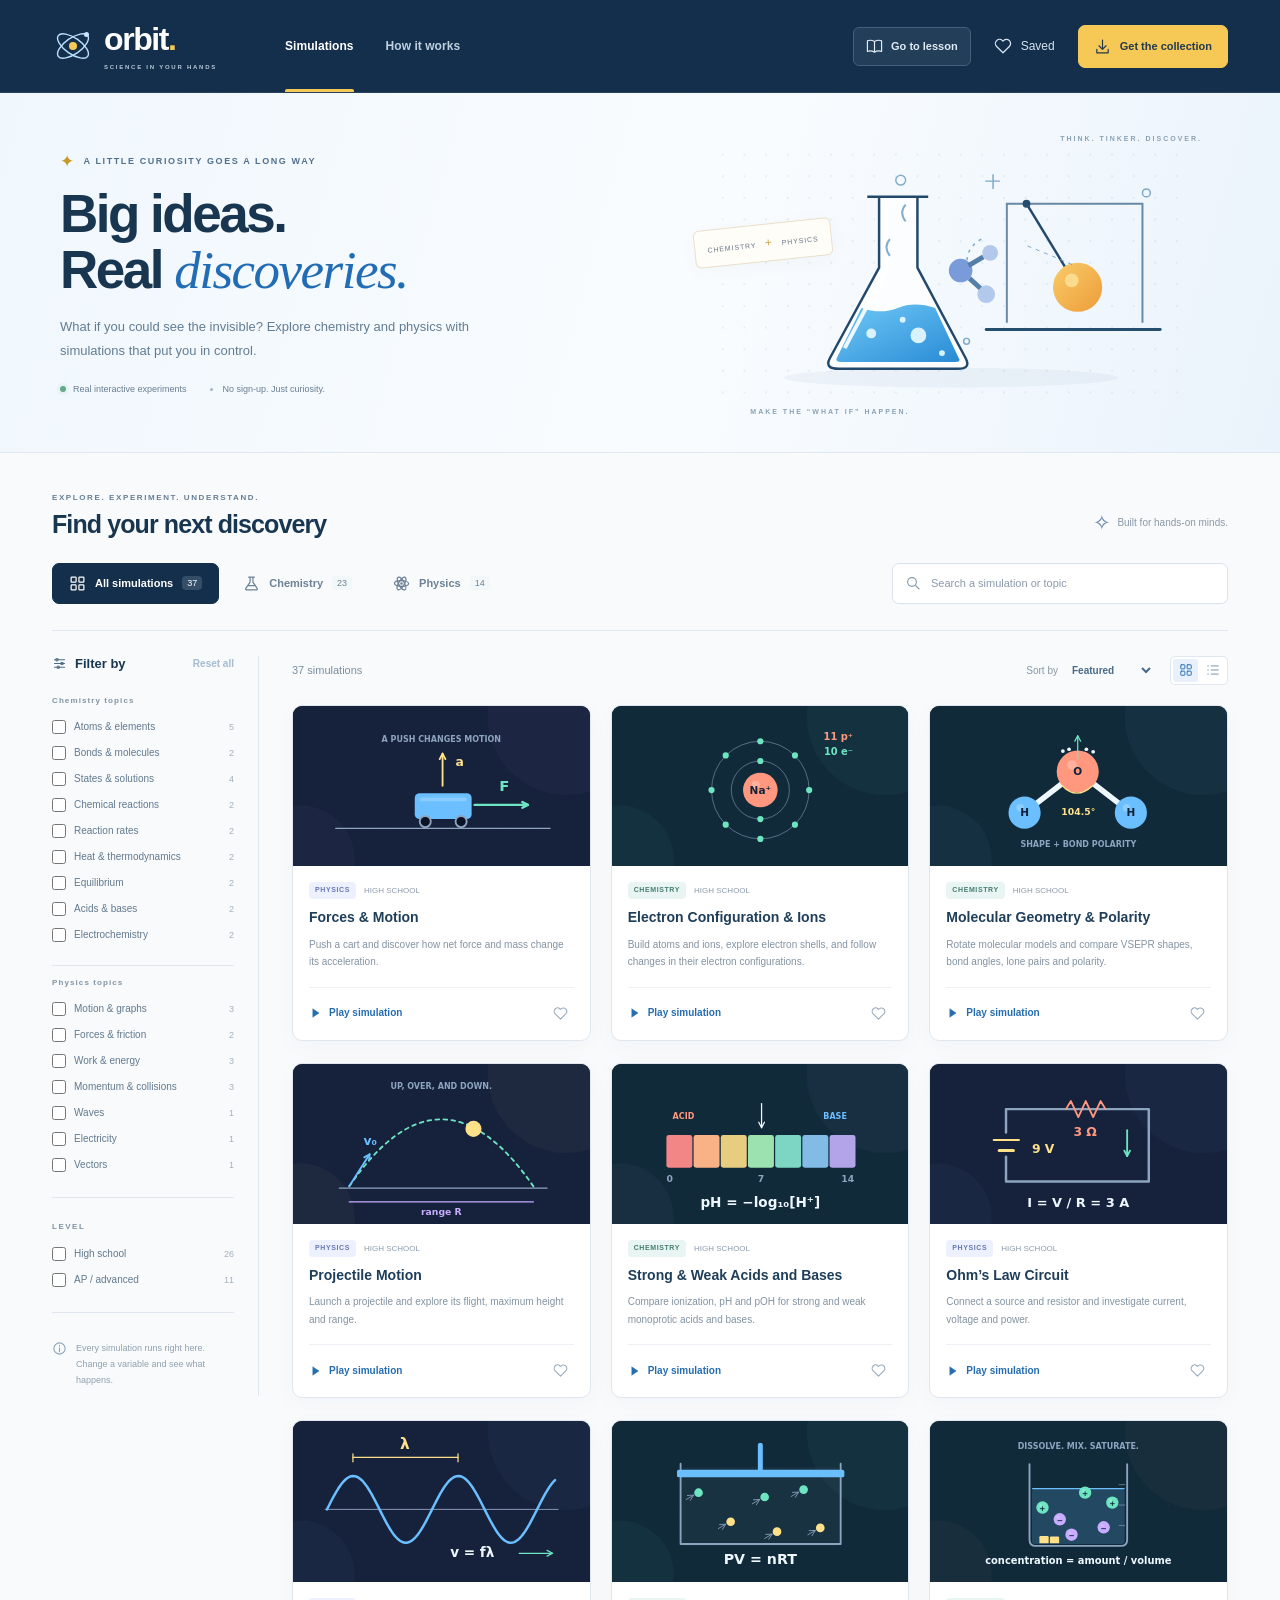
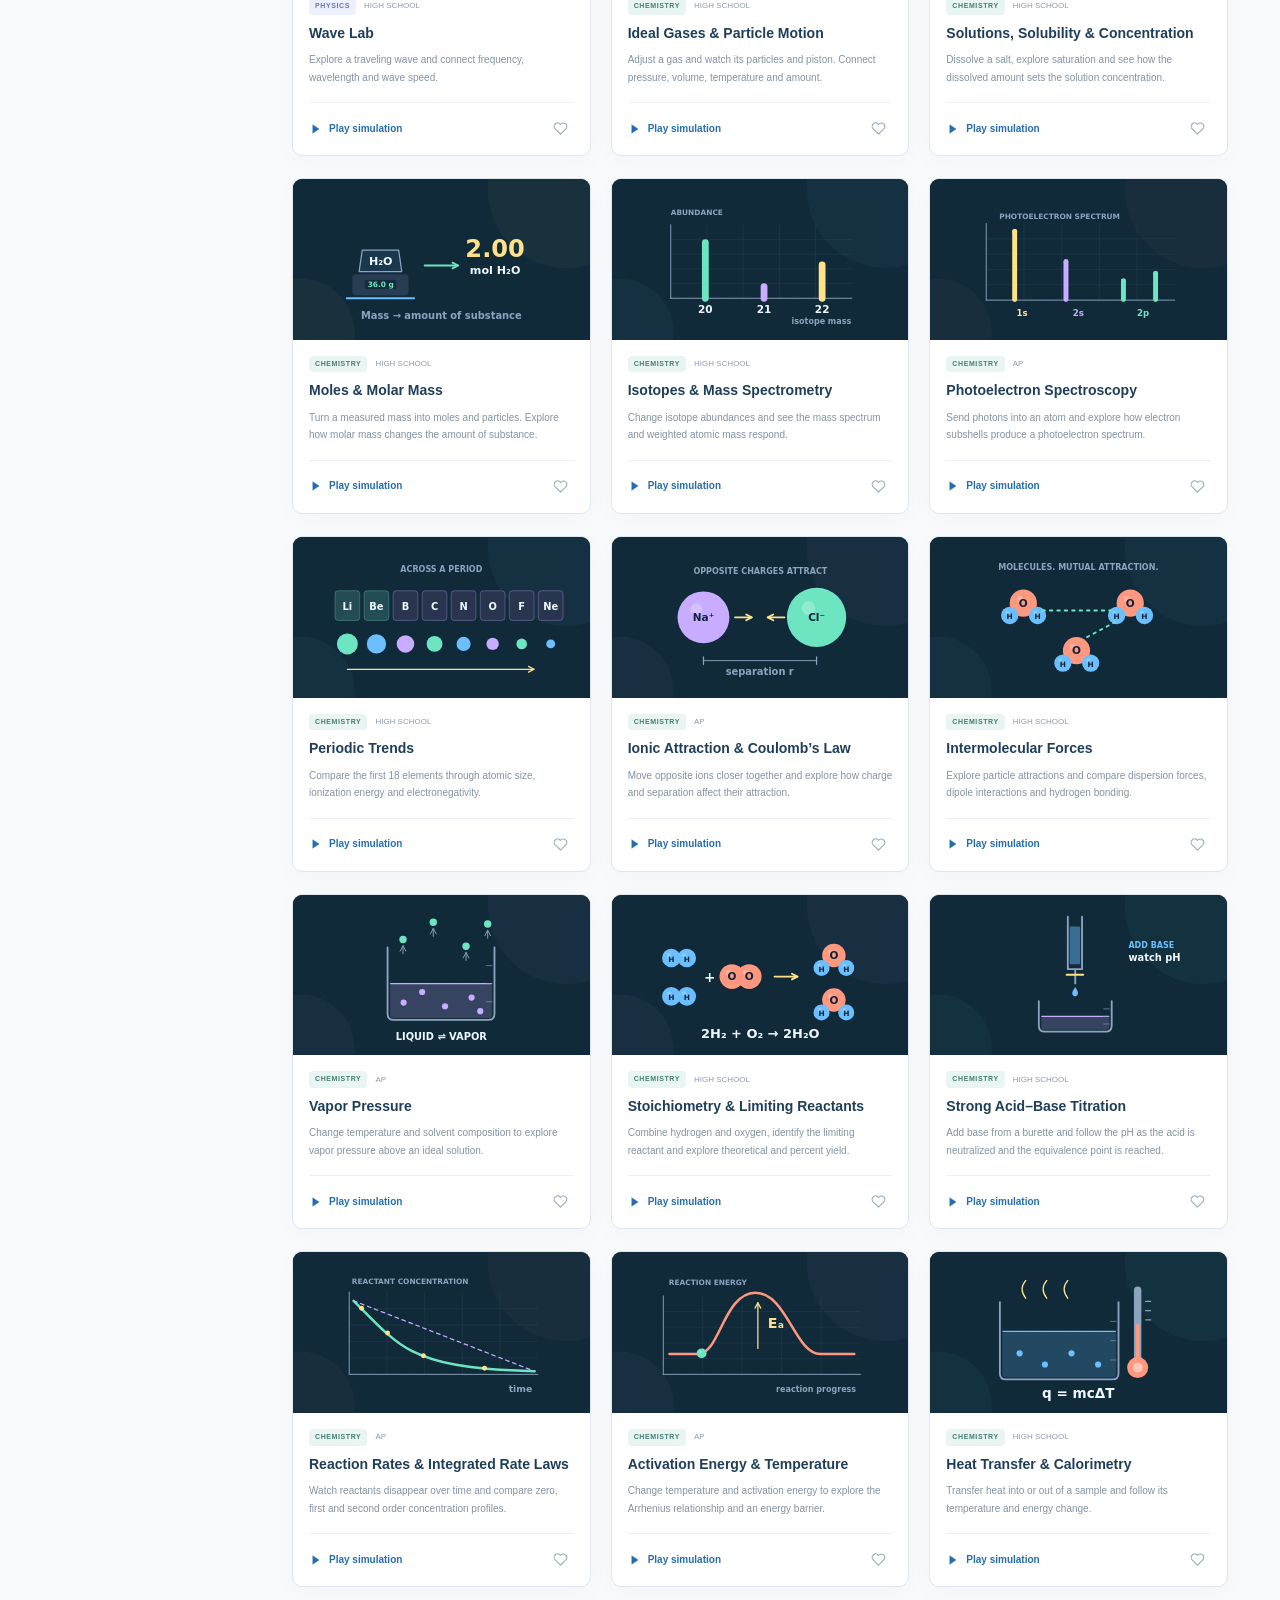
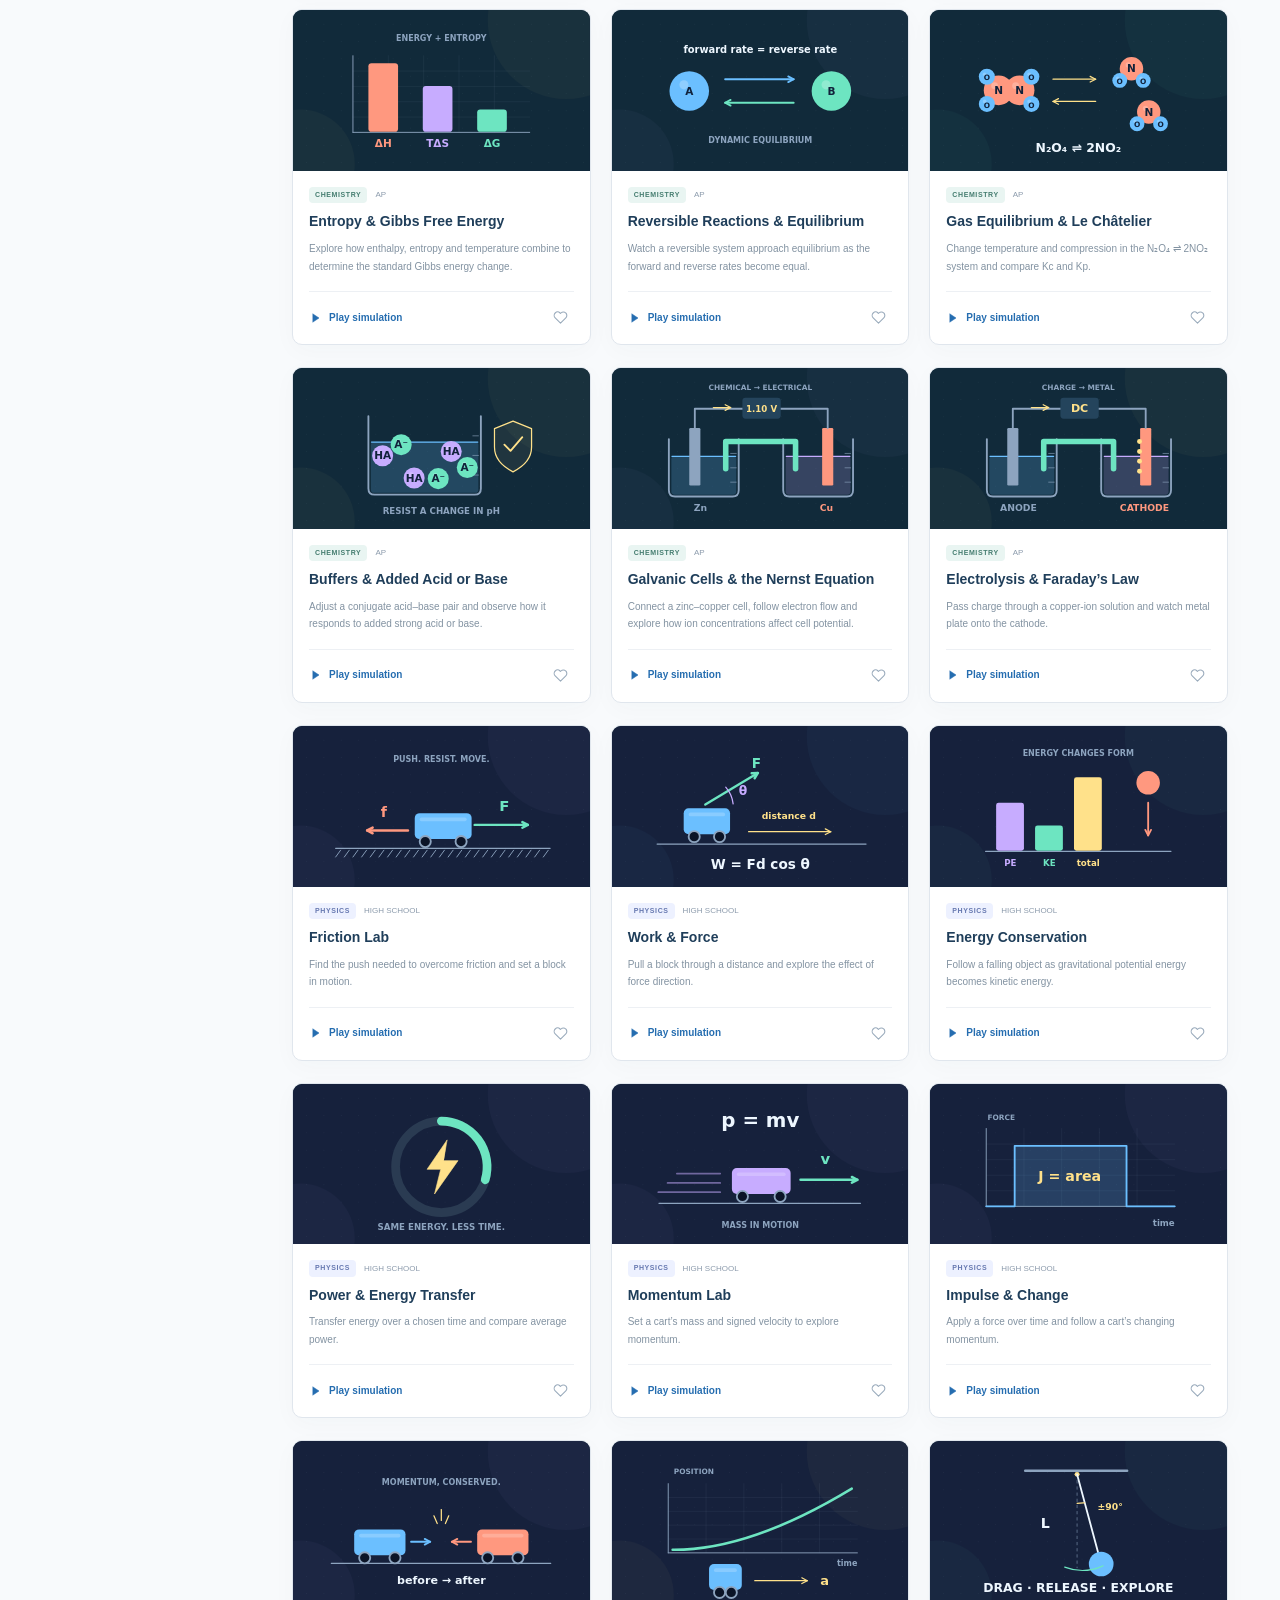
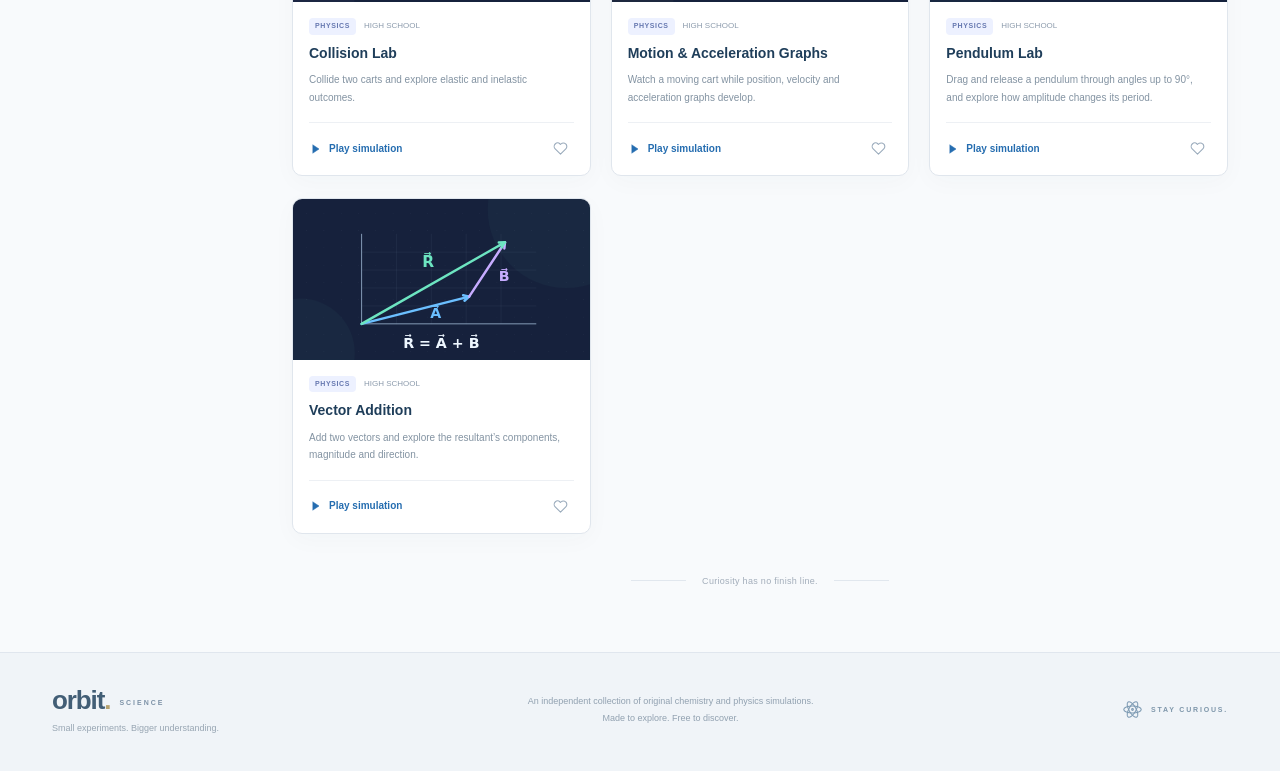
==== commit 802ed8dd: "Add draggable 90-degree pendulum with accurate large-angle motion" ====
--- a/science-lab/index.html
+++ b/science-lab/index.html
@@ -808,35 +808,92 @@
     }
   };
 
-  models['physics-pendulum'] = {
-    title:'Pendulum Lab',duration:6,
-    note:'Small-angle model (initial angle from 0° to 15°): θ(t) = θ₀ cos(√(g/L)t), released from rest. The bob is a point mass on a massless rigid string; drag and friction are ignored. Pendulum length is labelled and the drawing automatically scales to fit.',
-    fields:[field('length','Pendulum length L','m',1,.1,3,.1),field('gravity','Gravity g','m/s²',9.81,.1,30,.01),field('angle','Initial angle θ₀','°',12,0,15,1)],
-    calculate(o) {
-      const error=check(o,[['length',.1,3],['gravity',.1,30],['angle',0,15]]);if(error)return invalid(error);
-      const angularFrequency=Math.sqrt(o.gravity/o.length),period=2*PI/angularFrequency,frequency=1/period;
-      return good({angularFrequency,period,frequency},[val('Small-angle period',period,'s'),val('Frequency',frequency,'Hz'),val('Initial angular displacement',o.angle,'°')]);
-    },
-    sample(o,r,p) {
-      const time=6*p,theta=o.angle*PI/180*Math.cos(r.angularFrequency*time),angularVelocity=-o.angle*PI/180*r.angularFrequency*Math.sin(r.angularFrequency*time),x=o.length*Math.sin(theta),drop=o.length*(1-Math.cos(theta));
-      return {time,theta,angle:theta*180/PI,angularVelocity,x,drop,values:[val('Model time',time,'s'),val('Angular displacement',theta*180/PI,'°'),val('Angular velocity',angularVelocity,'rad/s')]};
-    },
-    draw(svg,o,r,s,p,h) {
-      title(h,'What changes a pendulum’s period?','T ≈ 2π√(L/g)     ·     small angles only');
-      const cx=222,cy=91,length=172,bx=cx+length*Math.sin(s.theta),by=cy+length*Math.cos(s.theta);
-      h.rect(190,77,64,10,C.ink,3);h.line(cx,cy,cx,cy+length+10,C.line,1);
-      for(const sign of [-1,1]){const a=sign*o.angle*PI/180;h.line(cx,cy,cx+length*Math.sin(a),cy+length*Math.cos(a),C.line,1);}
-      h.line(cx,cy,bx,by,C.blue,3);h.circle(cx,cy,5,C.ink);h.circle(bx,by,17,C.orange);
-      h.text(128,188,'L = '+fmt(o.length)+' m',13,C.muted,'middle');h.text(222,314,'θ = '+fmt(s.angle)+'°',17,C.ink,'middle');
-      const gx=394,gy=266,w=278,gh=152,limit=Math.max(1,o.angle),plotY=a=>gy-gh/2-a/limit*gh/2;
-      h.line(gx,98,gx,gy,C.line,2);h.line(gx,plotY(0),gx+w,plotY(0),C.line,1);h.line(gx,gy,gx+w,gy,C.line,2);
-      let d='';for(let j=0;j<=150;j++){const t=6*j/150,a=o.angle*Math.cos(r.angularFrequency*t);d+=(j?' L':'M')+(gx+w*j/150)+' '+plotY(a);}
-      h.path(d,{stroke:C.blue,'stroke-width':2.5});h.line(gx+w*p,105,gx+w*p,gy,C.orange,1);h.circle(gx+w*p,plotY(s.angle),5,C.orange);
-      h.text(gx-10,117,'+'+fmt(limit)+'°',10,C.muted,'end');h.text(gx-10,gy,'−'+fmt(limit)+'°',10,C.muted,'end');
-      h.text(gx,286,'0 s',11,C.muted);h.text(gx+w,286,'6 s',11,C.muted,'end');h.text(gx+w/2,82,'Angle versus physical time',13,C.ink,'middle');
-      h.text(360,348,'t = '+fmt(s.time)+' s   ·   T = '+fmt(r.period)+' s   ·   no damping',12,C.ink,'middle');
-    }
-  };
+  models['physics-pendulum'] = (()=>{
+    const geometry=Object.freeze({pivotX:185,pivotY:105,lengthPixels:120,maxAngle:90});
+    const trajectories=new Map();
+    const duration=6;
+    // The exact period uses the arithmetic-geometric mean for the complete
+    // elliptic integral K(sin(|theta0|/2)), including its zero-angle limit.
+    function periodFor(length,gravity,angle) {
+      let a=1,b=Math.cos(Math.abs(angle)*PI/360);
+      for(let i=0;i<20&&Math.abs(a-b)>2e-16;i++) {
+        const mean=(a+b)/2;b=Math.sqrt(a*b);a=mean;
+      }
+      return 2*PI*Math.sqrt(length/gravity)/a;
+    }
+    function trajectory(o,r) {
+      const key=o.length+'|'+o.gravity+'|'+o.angle;
+      if(trajectories.has(key)) {const cached=trajectories.get(key);trajectories.delete(key);trajectories.set(key,cached);return cached;}
+      const steps=Math.ceil(duration/Math.min(.002,r.period/1024)),dt=duration/steps;
+      const theta=new Float64Array(steps+1),velocity=new Float64Array(steps+1),q=o.gravity/o.length;
+      theta[0]=o.angle*PI/180;
+      for(let i=0;i<steps;i++) {
+        const a=theta[i],v=velocity[i];
+        const k1a=v,k1v=-q*Math.sin(a);
+        const k2a=v+dt*k1v/2,k2v=-q*Math.sin(a+dt*k1a/2);
+        const k3a=v+dt*k2v/2,k3v=-q*Math.sin(a+dt*k2a/2);
+        const k4a=v+dt*k3v,k4v=-q*Math.sin(a+dt*k3a);
+        theta[i+1]=a+dt*(k1a+2*k2a+2*k3a+k4a)/6;
+        velocity[i+1]=v+dt*(k1v+2*k2v+2*k3v+k4v)/6;
+      }
+      const table={theta,velocity,dt,steps};trajectories.set(key,table);
+      while(trajectories.size>4)trajectories.delete(trajectories.keys().next().value);
+      return table;
+    }
+    function atTime(o,r,time) {
+      if(o.angle===0)return {theta:0,angularVelocity:0};
+      const table=trajectory(o,r),position=Math.max(0,Math.min(duration,time))/table.dt;
+      const i=Math.min(table.steps-1,Math.floor(position)),u=Math.min(1,position-i),u2=u*u,u3=u2*u;
+      const a=table.theta[i],b=table.theta[i+1],v=table.velocity[i],w=table.velocity[i+1],dt=table.dt;
+      // Cubic Hermite interpolation keeps angle and angular velocity mutually
+      // consistent between accurate RK4 integration points.
+      const theta=(2*u3-3*u2+1)*a+(u3-2*u2+u)*dt*v+(-2*u3+3*u2)*b+(u3-u2)*dt*w;
+      const angularVelocity=((6*u2-6*u)*a+(3*u2-4*u+1)*dt*v+(-6*u2+6*u)*b+(3*u2-2*u)*dt*w)/dt;
+      return {theta,angularVelocity};
+    }
+    return {
+      title:'Pendulum Lab',duration,interaction:geometry,
+      note:'Drag the bob to either side, then release it to swing from rest. Initial angles from −90° to +90° are measured from the downward vertical. Motion uses the nonlinear equation θ″ = −(g/L) sinθ, so large-angle periods are accurate. The ideal pendulum has a point mass, a massless rigid rod and no damping. Playback shows six physical seconds; the drawing is scaled to fit.',
+      fields:[field('length','Pendulum length L','m',1,.1,3,.1),field('gravity','Gravity g','m/s²',9.81,.1,30,.01),field('angle','Initial angle θ₀','°',12,-90,90,.1)],
+      calculate(o) {
+        const error=check(o,[['length',.1,3],['gravity',.1,30],['angle',-90,90]]);if(error)return invalid(error);
+        const naturalFrequency=Math.sqrt(o.gravity/o.length),smallAnglePeriod=2*PI/naturalFrequency,period=periodFor(o.length,o.gravity,o.angle),frequency=1/period;
+        const maxAngularSpeed=2*naturalFrequency*Math.sin(Math.abs(o.angle)*PI/360);
+        return good({naturalFrequency,smallAnglePeriod,angularFrequency:2*PI/period,period,frequency,maxAngularSpeed},[val('Period at this release angle',period,'s'),val('Frequency',frequency,'Hz'),val('Initial angular displacement',o.angle,'°'),val('Maximum bob speed',o.length*maxAngularSpeed,'m/s')]);
+      },
+      sample(o,r,p) {
+        const time=duration*Math.max(0,Math.min(1,Number.isFinite(p)?p:0)),state=atTime(o,r,time),theta=state.theta;
+        const angle=theta*180/PI,x=o.length*Math.sin(theta),drop=o.length*(1-Math.cos(theta));
+        return {time,theta,angle,angularVelocity:state.angularVelocity,x,drop,values:[val('Model time',time,'s'),val('Live angle θ',angle,'°'),val('Angular velocity',state.angularVelocity,'rad/s')]};
+      },
+      draw(svg,o,r,s,p,h) {
+        title(h,'Drag. Hold. Release.','θ″ = −(g/L) sinθ     ·     release up to 90° from the vertical');
+        const cx=geometry.pivotX,cy=geometry.pivotY,length=geometry.lengthPixels,bx=cx+length*Math.sin(s.theta),by=cy+length*Math.cos(s.theta);
+        h.rect(48,73,276,238,C.pale,13);
+        h.rect(cx-29,cy-20,58,10,C.ink,3);
+        h.path('M'+cx+' '+cy+' L'+cx+' '+(cy+length+12),{stroke:C.line,'stroke-width':1.4,'stroke-dasharray':'4 5'});
+        const release=o.angle*PI/180;
+        h.path('M'+cx+' '+cy+' L'+(cx+length*Math.sin(release))+' '+(cy+length*Math.cos(release)),{stroke:C.line,'stroke-width':1.2,'stroke-dasharray':'3 4'});
+        const arcRadius=42;
+        if(Math.abs(s.theta)>1e-7)h.path('M'+cx+' '+(cy+arcRadius)+' A'+arcRadius+' '+arcRadius+' 0 0 '+(s.theta>0?0:1)+' '+(cx+arcRadius*Math.sin(s.theta))+' '+(cy+arcRadius*Math.cos(s.theta)),{stroke:C.green,'stroke-width':2});
+        h.text(cx+68*Math.sin(s.theta/2),cy+68*Math.cos(s.theta/2),fmt(s.angle)+'°',11,C.green,'middle');
+        h.el('line',{'data-pendulum-string':'',x1:cx,y1:cy,x2:bx,y2:by,stroke:C.blue,'stroke-width':3,'stroke-linecap':'round'});h.circle(cx,cy,5,C.ink);
+        const bob=h.el('g',{'data-pendulum-bob':'','class':'pendulum-bob','role':'button',tabindex:'0',style:'touch-action:none;cursor:grab','aria-label':'Pendulum bob. Drag to set angle and release to swing. Arrow keys adjust; Enter releases.'});
+        h.el('circle',{cx:bx,cy:by,r:29,fill:'transparent','pointer-events':'all',cursor:'grab',style:'touch-action:none'},undefined,bob);
+        h.el('circle',{cx:bx,cy:by,r:17,fill:C.orange,stroke:'#fff0ca','stroke-width':2,'pointer-events':'none'},undefined,bob);
+        h.el('circle',{cx:bx-5,cy:by-5,r:4,fill:'#ffe3a0',opacity:.7,'pointer-events':'none'},undefined,bob);
+        h.text(185,265,'θ = '+fmt(s.angle)+'°',20,C.ink,'middle');
+        h.text(185,287,'L = '+fmt(o.length)+' m · drag the bob',12,C.muted,'middle');
+        const gx=394,gy=266,w=278,gh=152,limit=Math.max(1,Math.abs(o.angle)),plotY=a=>gy-gh/2-a/limit*gh/2;
+        h.line(gx,98,gx,gy,C.line,2);h.line(gx,plotY(0),gx+w,plotY(0),C.line,1);h.line(gx,gy,gx+w,gy,C.line,2);
+        let d='';for(let j=0;j<=150;j++){const a=atTime(o,r,duration*j/150).theta*180/PI;d+=(j?' L':'M')+(gx+w*j/150)+' '+plotY(a);}
+        h.path(d,{stroke:C.blue,'stroke-width':2.5});h.line(gx+w*p,105,gx+w*p,gy,C.orange,1);h.circle(gx+w*p,plotY(s.angle),5,C.orange);
+        h.text(gx-10,117,'+'+fmt(limit)+'°',10,C.muted,'end');h.text(gx-10,gy,'−'+fmt(limit)+'°',10,C.muted,'end');
+        h.text(gx,286,'0 s',11,C.muted);h.text(gx+w,286,'6 s',11,C.muted,'end');h.text(gx+w/2,82,'Live angle versus physical time',13,C.ink,'middle');
+        h.text(360,340,'t = '+fmt(s.time)+' s   ·   T = '+fmt(r.period)+' s   ·   released from rest, no damping',12,C.ink,'middle');
+      }
+    };
+  })();
 
   models['physics-circuit'] = {
     title:'Ohm’s Law Circuit',duration:6,
@@ -1238,6 +1295,143 @@
   }
   root.OrbitCourseExperiments=Object.freeze({supported:TYPES,mount});
 })(typeof window==='object'?window:null);
+</script><script>/* Pointer and keyboard controls for Orbit Science's pendulum only. */
+(function(root){
+  'use strict';
+  const original=root.ChemistryExperiments;
+  const TYPE='physics-pendulum';
+  const clamp=value=>Math.max(-90,Math.min(90,value));
+  function mount(host,type){
+    const player=original.mount(host,type);
+    if(type!==TYPE)return player;
+    const model=root.ChemistryModels[TYPE],geometry=model.interaction;
+    const svg=host.querySelector('#courseSimulationScene');
+    const angleInput=host.querySelector('[data-input="angle"]');
+    const measurements=host.querySelector('#courseSimulationMeasurements');
+    let dragging=false,pointerId=null,offset={x:0,y:0},destroyed=false,writingAngle=false,cancelled=false;
+    const style=document.createElement('style');
+    style.textContent='.pendulum-interactive #courseSimulationScene{touch-action:none;user-select:none;-webkit-user-select:none}.pendulum-interactive [data-pendulum-bob]{cursor:grab;outline:none}.pendulum-interactive [data-pendulum-bob]:focus-visible circle{stroke:#125db7;stroke-width:4}.pendulum-interactive[data-dragging="true"] #courseSimulationScene,.pendulum-interactive[data-dragging="true"] [data-pendulum-bob]{cursor:grabbing}.pendulum-drag-status{display:grid;grid-template-columns:minmax(0,1fr) 112px;align-items:center;gap:12px;min-height:72px;padding:13px 16px;background:#eef5ff;border-bottom:1px solid #dce5f1;font-size:12px;line-height:1.6;color:#3d546d}.pendulum-drag-status>span{min-height:40px;display:flex;align-items:center}.pendulum-drag-status strong{text-align:right;color:#173b64;font-variant-numeric:tabular-nums;white-space:nowrap;font-size:16px}.pendulum-interactive[data-dragging="true"] .pendulum-drag-status{background:#fff3db}.pendulum-interactive[data-dragging="true"] #pendulumLiveAngle{color:#845000}@media(max-width:760px){.pendulum-drag-status{grid-template-columns:1fr;gap:4px;min-height:100px}.pendulum-drag-status strong{text-align:left}}';
+    host.prepend(style);host.classList.add('pendulum-interactive');
+    const status=document.createElement('div');status.className='pendulum-drag-status';
+    const hint=document.createElement('span');hint.id='pendulumDragHint';hint.setAttribute('role','status');
+    const live=document.createElement('strong');live.id='pendulumLiveAngle';live.setAttribute('aria-label','Live angle from downward vertical');
+    status.append(hint,live);svg.before(status);
+    function currentAngle(){const state=player.inspect();return dragging?state.inputs.angle:Number.isFinite(state.animation.sample?.angle)?state.animation.sample.angle:state.inputs.angle;}
+    function updateStatus(){
+      if(destroyed)return;
+      const state=player.inspect(),angle=currentAngle();
+      live.textContent=Number.isFinite(angle)?'θ = '+(Object.is(angle,-0)?0:angle).toFixed(1)+'°':'θ = —';
+      hint.textContent=dragging?'Release the bob to start from this angle.':cancelled?'Drag cancelled. Press Play or drag again.':state.animation.running?'Drag the bob to choose a new release angle.':'Drag the bob, or enter an angle and press Play.';
+      host.dataset.dragging=String(dragging);
+    }
+    function localPoint(event){
+      const matrix=svg.getScreenCTM();if(!matrix)return null;
+      try{const point=svg.createSVGPoint();point.x=event.clientX;point.y=event.clientY;const result=point.matrixTransform(matrix.inverse());return Number.isFinite(result.x)&&Number.isFinite(result.y)?result:null;}catch(_){return null;}
+    }
+    function bobPoint(){const angle=currentAngle()*Math.PI/180;return {x:geometry.pivotX+geometry.lengthPixels*Math.sin(angle),y:geometry.pivotY+geometry.lengthPixels*Math.cos(angle)};}
+    function onBob(event){
+      if(event.target?.closest?.('[data-pendulum-bob]'))return true;
+      const point=bobPoint(),matrix=svg.getScreenCTM();if(!matrix)return false;
+      const p=svg.createSVGPoint();p.x=point.x;p.y=point.y;const screen=p.matrixTransform(matrix);
+      return Math.hypot(event.clientX-screen.x,event.clientY-screen.y)<=24;
+    }
+    function setAngle(angle){
+      if(!Number.isFinite(angle))return;
+      const rounded=Math.round(clamp(angle)*10)/10;
+      writingAngle=true;
+      try{angleInput.value=String(Object.is(rounded,-0)?0:rounded);angleInput.dispatchEvent(new Event('input',{bubbles:true}));}
+      finally{writingAngle=false;}
+      updateStatus();
+    }
+    function applyPointer(event){const point=localPoint(event);if(!point)return;const dx=point.x-offset.x-geometry.pivotX,dy=point.y-offset.y-geometry.pivotY;setAngle(Math.atan2(dx,dy)*180/Math.PI);}
+    function releaseCapture(id){if(id===null)return;try{if(svg.hasPointerCapture?.(id))svg.releasePointerCapture(id);}catch(_){} }
+    function cancelDrag(showMessage=true){
+      if(!dragging)return;
+      const id=pointerId;dragging=false;pointerId=null;cancelled=showMessage;
+      player.pause();releaseCapture(id);updateStatus();
+    }
+    function down(event){
+      if(destroyed||dragging||event.isPrimary===false||event.button!==0||!player.inspect().valid||!onBob(event))return;
+      const point=localPoint(event);if(!point)return;
+      event.preventDefault();
+      const center=bobPoint(),angle=currentAngle();offset={x:point.x-center.x,y:point.y-center.y};
+      // Finish any native field edit before dragging changes its value. Leaving
+      // the angle field focused would commit a delayed change when Pause is
+      // clicked, resetting the player just before the button's click handler.
+      if(host.contains(document.activeElement)&&document.activeElement?.matches('input,select,textarea'))document.activeElement.blur();
+      player.pause();dragging=true;pointerId=event.pointerId;cancelled=false;setAngle(angle);
+      try{svg.setPointerCapture(event.pointerId);}catch(_){}
+      updateStatus();
+    }
+    function move(event){if(!dragging||event.pointerId!==pointerId)return;event.preventDefault();applyPointer(event);}
+    function up(event){
+      if(!dragging||event.pointerId!==pointerId)return;
+      event.preventDefault();applyPointer(event);
+      const id=pointerId;dragging=false;pointerId=null;cancelled=false;releaseCapture(id);
+      player.play();updateStatus();
+    }
+    function pointerCancel(event){if(dragging&&event.pointerId===pointerId)cancelDrag();}
+    function lostCapture(event){if(dragging&&event.pointerId===pointerId)cancelDrag();}
+    function captureInput(){if(!writingAngle&&dragging)cancelDrag(false);}
+    function captureChange(event){
+      const control=event.target,key=control?.dataset?.input;
+      if(key){
+        const value=control.tagName==='SELECT'?control.value:control.value.trim()===''?NaN:Number(control.value);
+        const current=player.inspect().inputs[key];
+        // Number fields already update on input. Their later native change
+        // must not redraw and remove the bob as keyboard focus moves to it.
+        if(Object.is(value,current)){
+          event.stopPropagation();updateStatus();return;
+        }
+      }
+      captureInput();
+    }
+    function input(){if(!writingAngle){cancelled=false;updateStatus();}}
+    function captureClick(event){if(event.target?.closest?.('button')&&dragging)cancelDrag(false);}
+    function click(){cancelled=false;updateStatus();}
+    function key(event){
+      if(event.key==='Escape'&&dragging){event.preventDefault();cancelDrag();return;}
+      if(!event.target?.closest?.('[data-pendulum-bob]'))return;
+      const change={ArrowLeft:-1,ArrowDown:-1,ArrowRight:1,ArrowUp:1}[event.key];
+      if(change){event.preventDefault();cancelled=false;const value=currentAngle();player.pause();setAngle(value+change*(event.shiftKey?10:1));svg.querySelector('[data-pendulum-bob]')?.focus({preventScroll:true});}
+      else if(event.key==='Enter'||event.code==='Space'){event.preventDefault();cancelDrag(false);cancelled=false;player.play();updateStatus();}
+    }
+    function escape(event){if(event.key==='Escape'&&dragging){event.preventDefault();cancelDrag();}}
+    function hidden(){if(document.hidden){cancelDrag(false);player.pause();updateStatus();}}
+    function blur(){cancelDrag();}
+    svg.addEventListener('pointerdown',down);
+    svg.addEventListener('lostpointercapture',lostCapture);
+    svg.addEventListener('keydown',key);
+    root.addEventListener('pointermove',move,{passive:false});
+    root.addEventListener('pointerup',up,{passive:false});
+    root.addEventListener('pointercancel',pointerCancel);
+    root.addEventListener('blur',blur);
+    root.addEventListener('keydown',escape);
+    document.addEventListener('visibilitychange',hidden);
+    host.addEventListener('input',captureInput,true);host.addEventListener('input',input);
+    host.addEventListener('change',captureChange,true);host.addEventListener('change',input);
+    host.addEventListener('click',captureClick,true);host.addEventListener('click',click);
+    const observer=new MutationObserver(updateStatus);observer.observe(measurements,{childList:true,characterData:true,subtree:true});
+    updateStatus();
+    return {
+      play(){cancelDrag(false);cancelled=false;player.play();updateStatus();},
+      pause(){cancelDrag(false);player.pause();updateStatus();},
+      reset(){cancelDrag(false);cancelled=false;player.reset();updateStatus();},
+      seek(time){cancelDrag(false);cancelled=false;player.seek(time);updateStatus();},
+      redraw(){player.redraw();updateStatus();},
+      inspect(){return {...player.inspect(),interaction:{dragging,angle:currentAngle(),pointerId}};},
+      destroy(){
+        if(destroyed)return;cancelDrag(false);destroyed=true;observer.disconnect();
+        svg.removeEventListener('pointerdown',down);svg.removeEventListener('lostpointercapture',lostCapture);svg.removeEventListener('keydown',key);
+        root.removeEventListener('pointermove',move);root.removeEventListener('pointerup',up);root.removeEventListener('pointercancel',pointerCancel);root.removeEventListener('blur',blur);root.removeEventListener('keydown',escape);
+        document.removeEventListener('visibilitychange',hidden);
+        host.removeEventListener('input',captureInput,true);host.removeEventListener('input',input);host.removeEventListener('change',captureChange,true);host.removeEventListener('change',input);host.removeEventListener('click',captureClick,true);host.removeEventListener('click',click);
+        host.classList.remove('pendulum-interactive');delete host.dataset.dragging;player.destroy();
+      }
+    };
+  }
+  root.ChemistryExperiments=Object.freeze({...original,mount});
+})(window);
 </script><script>(function (root, factory) {
   'use strict';
   if (typeof module === 'object' && module.exports) {
@@ -1301,7 +1495,7 @@
     ['physics-projectile','Projectile Motion','Launch a projectile and explore its flight, maximum height and range.','R = v₀² sin(2θ) / g','motion',['Choose launch speed, angle and gravitational acceleration.','Compare complementary launch angles at the same speed.','The ideal projectile lands at its launch height and experiences no air resistance.']],
     ['physics-acceleration','Motion & Acceleration Graphs','Watch a moving cart while position, velocity and acceleration graphs develop.','x = x₀ + v₀t + ½at²','motion',['Choose an initial position, velocity and constant acceleration.','Switch between position, velocity and acceleration graphs.','Compare the graph slope with the motion you observe.']],
     ['physics-waves','Wave Lab','Explore a traveling wave and connect frequency, wavelength and wave speed.','v = fλ','waves',['Change frequency, wavelength and amplitude.','Compare one wavelength with one full oscillation.','The wave travels through the diagram while the medium oscillates in place.']],
-    ['physics-pendulum','Pendulum Lab','Change length and gravity to explore the small-angle pendulum period.','T = 2π√(L / g)','motion',['Choose a length, gravity and a small release angle.','Compare periods for two different lengths.','The model assumes a point mass, no damping and a release angle no greater than 15°.']],
+    ['physics-pendulum','Pendulum Lab','Drag and release a pendulum through angles up to 90°, and explore how amplitude changes its period.','T = 4√(L/g) K(sin(|θ₀|/2))','motion',['Choose a length, gravity and an initial angle from −90° to +90°.','Drag the bob, watch the live angle, then release it to start swinging from rest.','Angles are measured from downward vertical. The nonlinear model assumes an ideal point mass, a massless rod and no damping.']],
     ['physics-circuit','Ohm’s Law Circuit','Connect a source and resistor and investigate current, voltage and power.','V = IR · P = VI','electricity',['Choose the source voltage and resistance.','Keep voltage fixed and double the resistance.','This is an ideal direct-current circuit; the moving charges are illustrative.']],
     ['physics-vectors','Vector Addition','Add two vectors and explore the resultant’s components, magnitude and direction.','R⃗ = A⃗ + B⃗','vectors',['Set the horizontal and vertical components of each vector.','Compare the head-to-tail diagram with the resultant arrow.','The direction is measured from the positive horizontal axis.']]
   ];
@@ -1452,7 +1646,7 @@
         line(52,143,429,143,colors.muted,1.5);let d='';for(let x=55;x<=425;x+=3)d+=(x===55?'M':'L')+x+' '+(143-54*Math.sin((x-55)/170*2*Math.PI));path(d,colors.blue,4);line(97,59,267,59,colors.yellow,2);line(97,53,97,66,colors.yellow,2);line(267,53,267,66,colors.yellow,2);text(181,45,'λ',25,colors.yellow,'middle');arrow(366,214,420,214,colors.mint,2);text(290,220,'v = fλ',22,colors.white,'middle');break;
       }
       case 'physics-pendulum': {
-        line(154,48,319,48,colors.muted,4);circle(238,54,4,colors.yellow);line(238,54,238,205,colors.muted,1.5,{'stroke-dasharray':'4 6',opacity:.6});line(238,54,277,199,colors.white,3);circle(277,199,20,colors.blue);path('M218 204Q249 216 280 202',colors.mint,2);path('M238 101A47 47 0 0 1 250 100',colors.yellow,2);text(271,111,'≤15°',15,colors.yellow);text(179,140,'L',23,colors.white);text(240,245,'T = 2π√(L / g)',20,colors.white,'middle');break;
+        line(154,48,319,48,colors.muted,4);circle(238,54,4,colors.yellow);line(238,54,238,205,colors.muted,1.5,{'stroke-dasharray':'4 6',opacity:.6});line(238,54,277,199,colors.white,3);circle(277,199,20,colors.blue);path('M218 204Q249 216 280 202',colors.mint,2);path('M238 101A47 47 0 0 1 250 100',colors.yellow,2);text(271,111,'±90°',15,colors.yellow);text(179,140,'L',23,colors.white);text(240,245,'DRAG · RELEASE · EXPLORE',20,colors.white,'middle');break;
       }
       case 'physics-circuit': {
         path('M123 111V73H354V190H123V150',colors.muted,4);line(103,123,144,123,colors.yellow,3);line(112,140,135,140,colors.yellow,5);path('M220 73L228 60L240 86L252 60L264 86L276 60L284 73',colors.coral,3);arrow(319,107,319,149,colors.mint,3);text(165,144,'9 V',20,colors.yellow);text(251,117,'3 Ω',20,colors.coral,'middle');text(240,231,'I = V / R = 3 A',21,colors.white,'middle');break;
